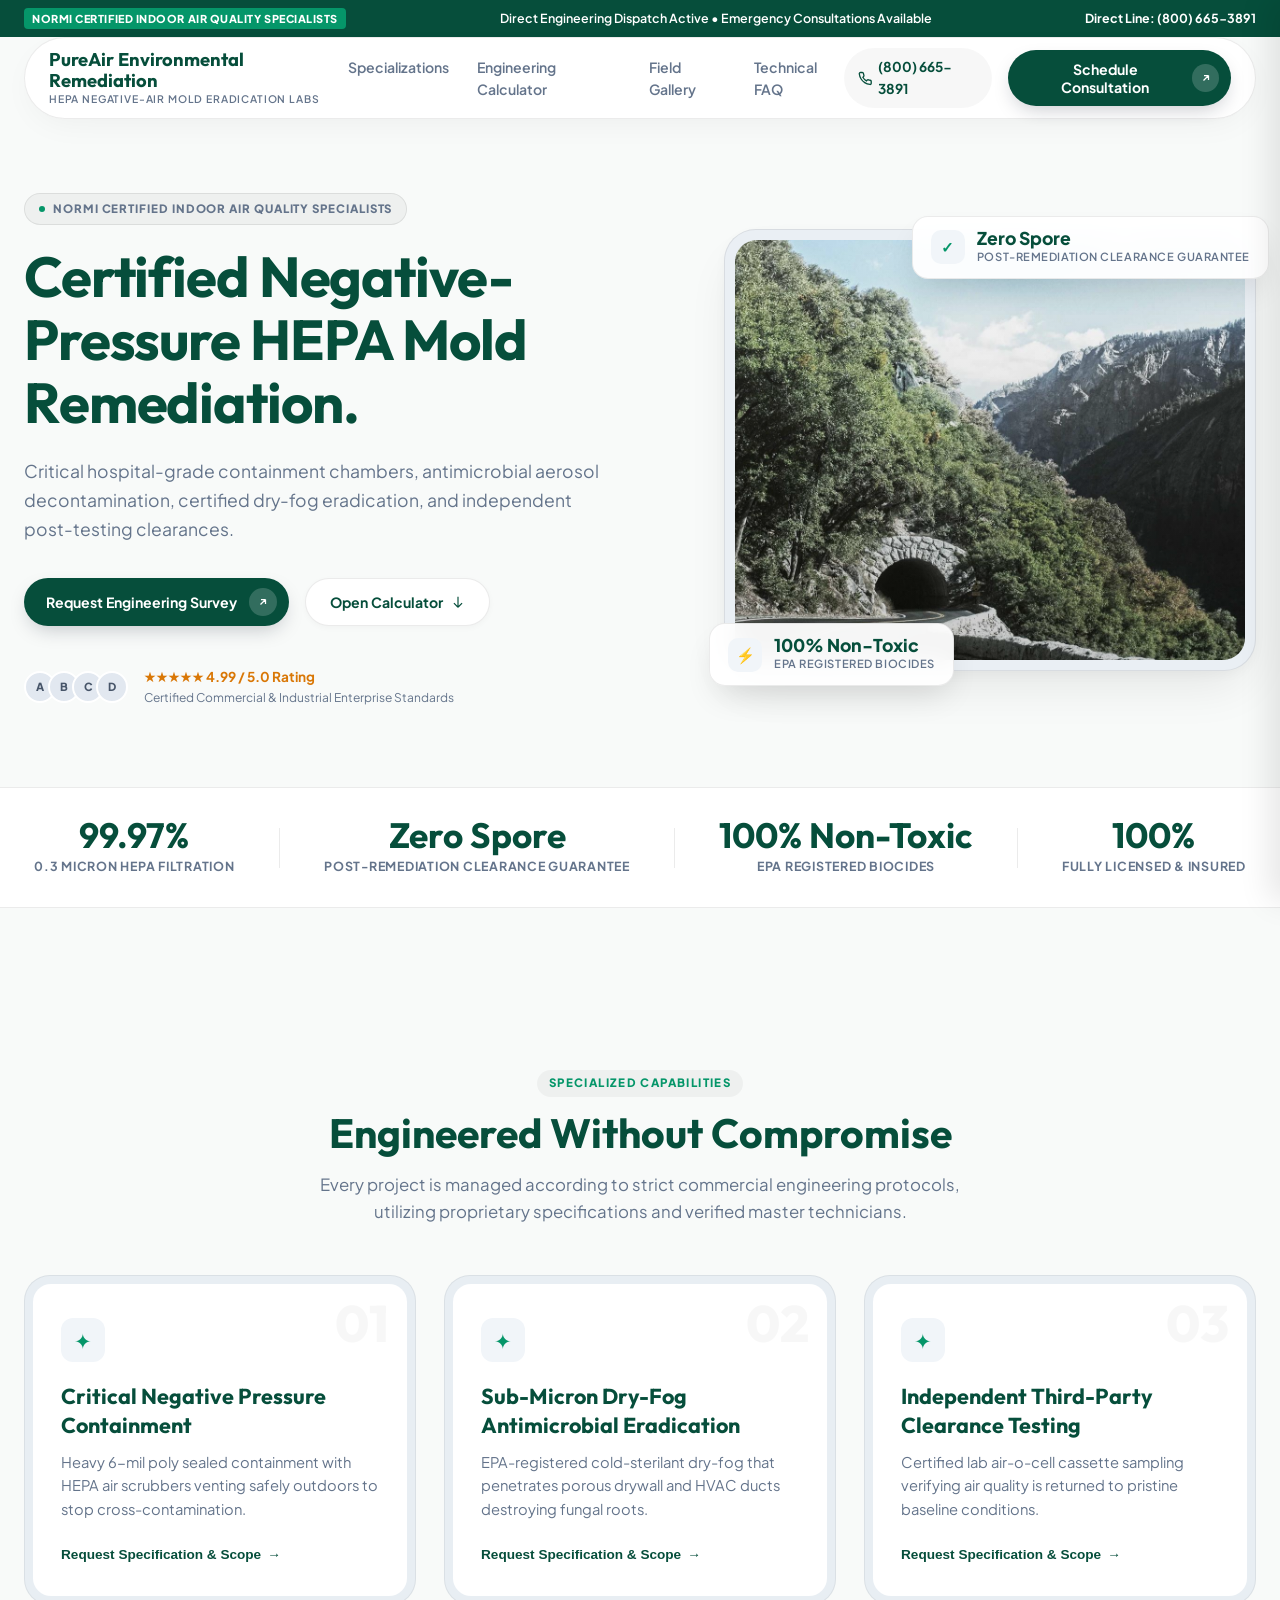
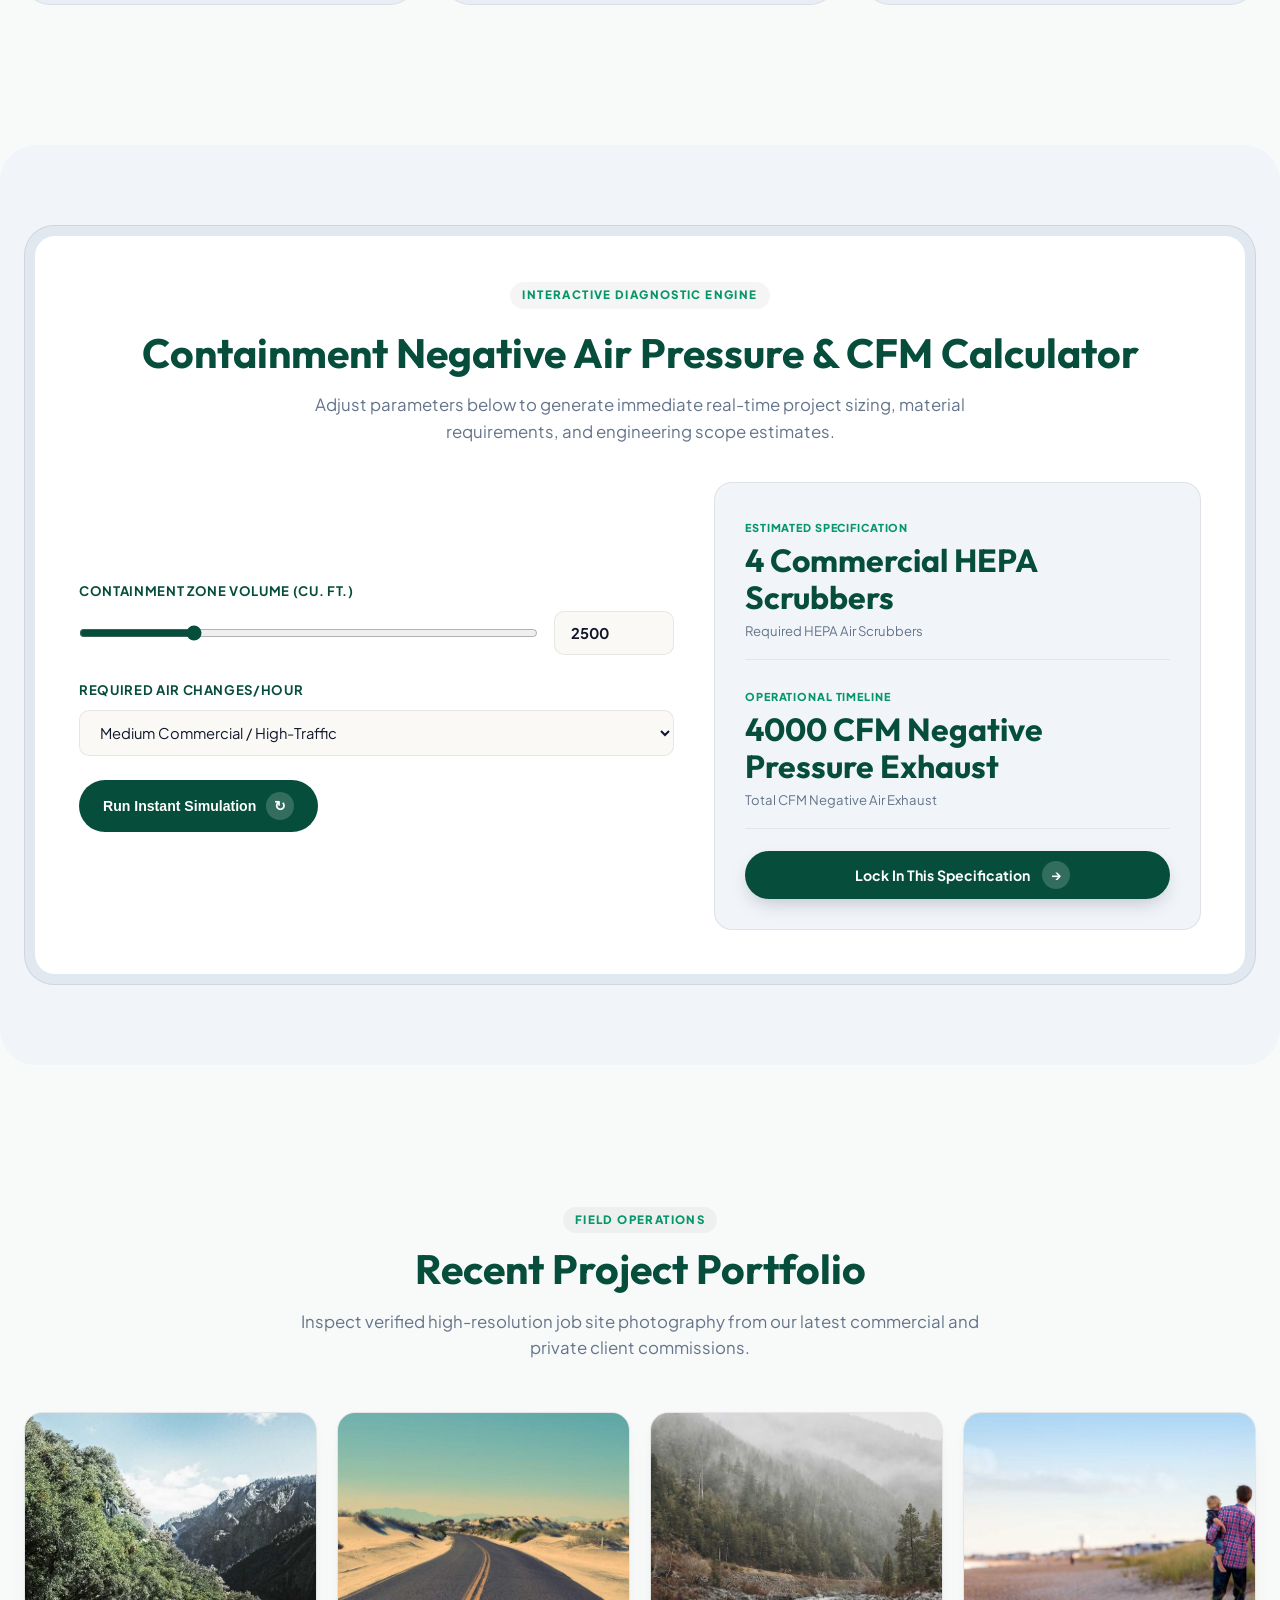
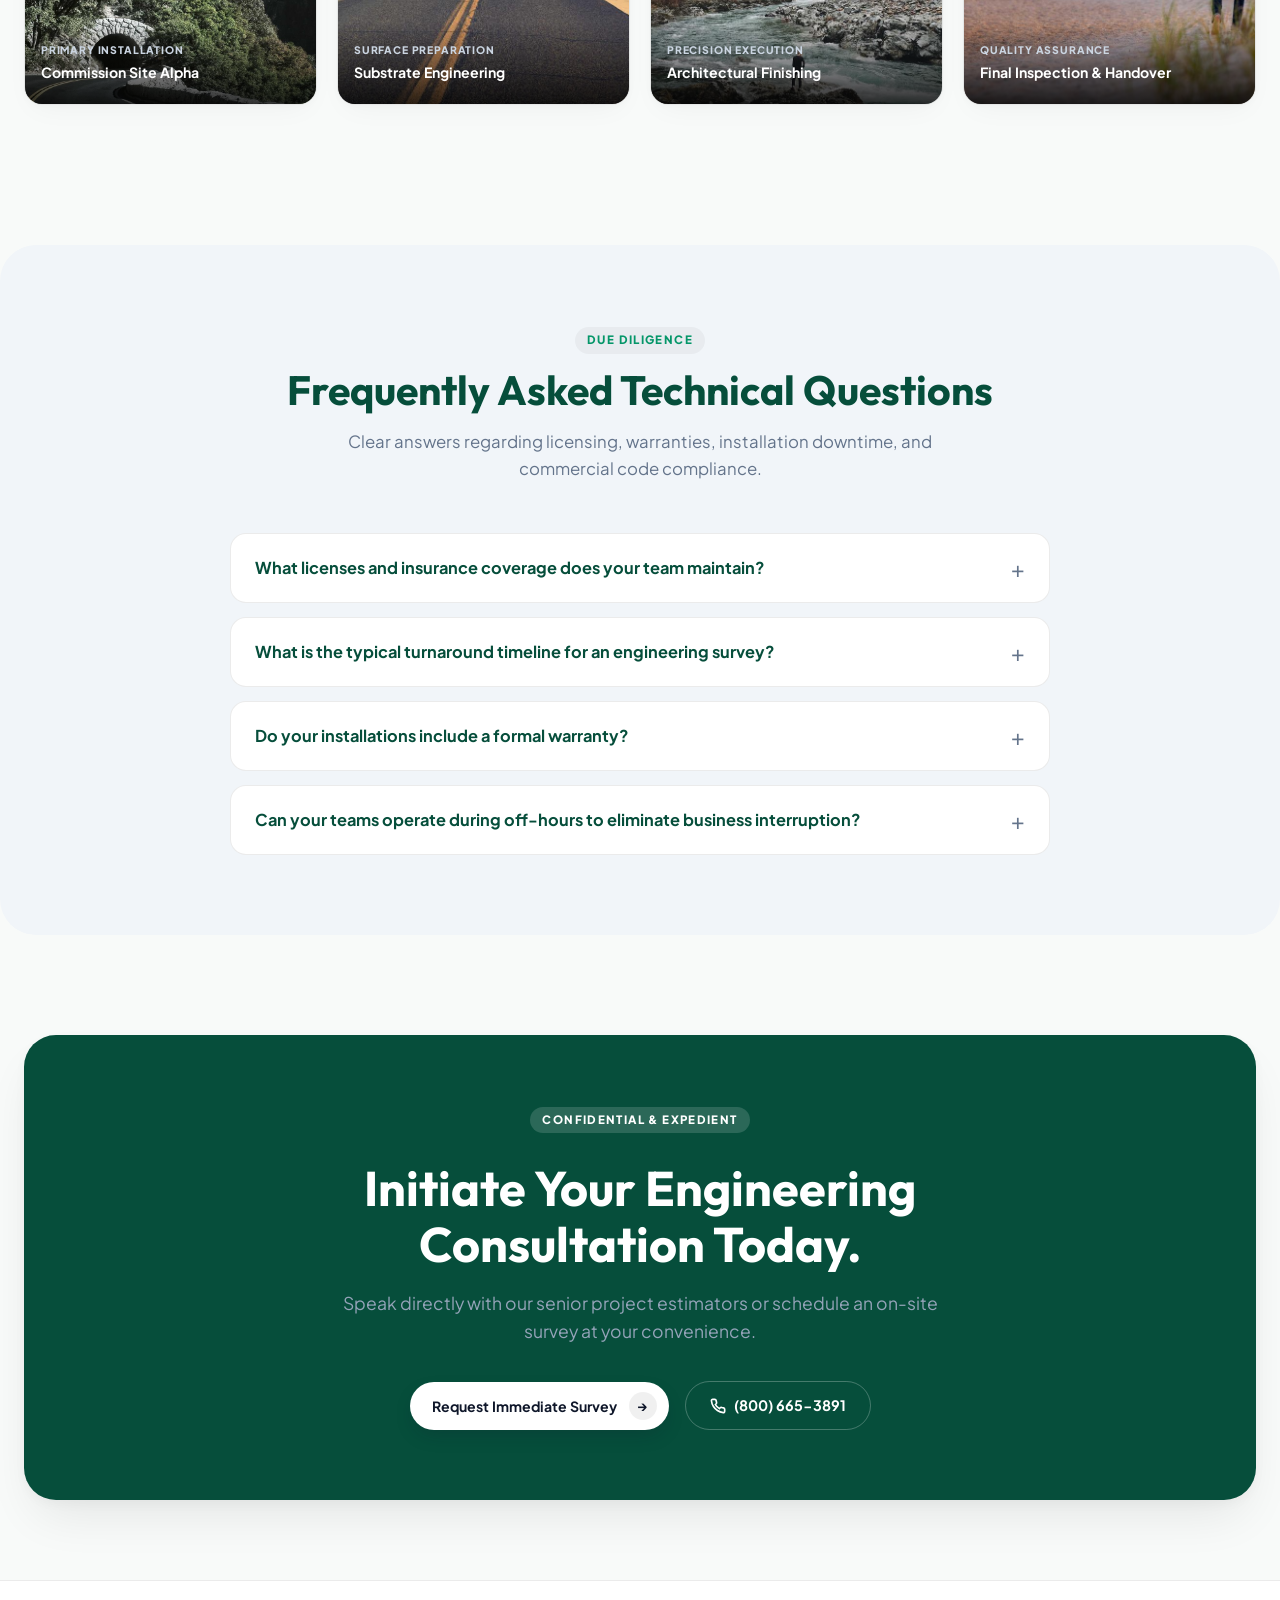
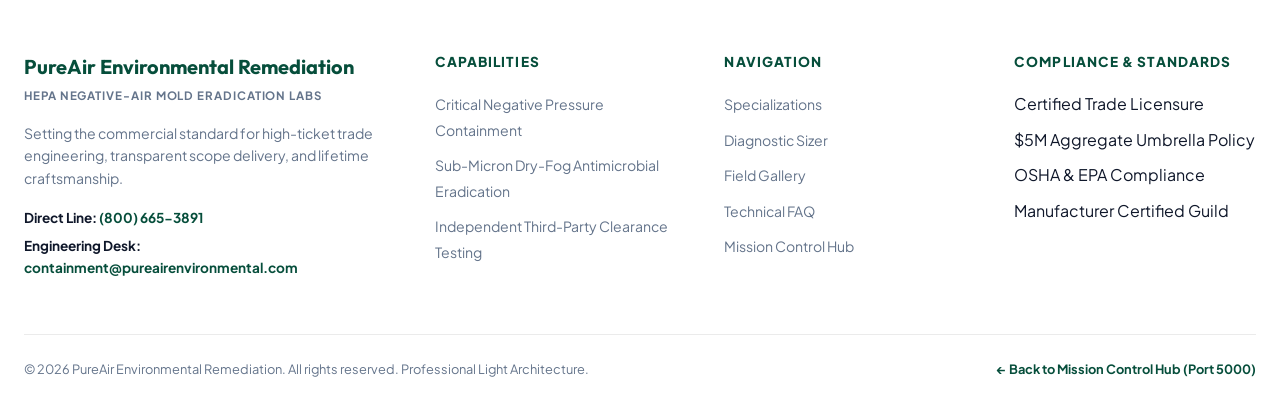
==== index.html @ fec27b05 "Initial release: PureAir Environmental - HEPA Mold Remediation (Light Luxury Architecture)" ====
<!DOCTYPE html>
<html lang="en">
<head>
  <meta charset="UTF-8">
  <meta name="viewport" content="width=device-width, initial-scale=1.0">
  <title>PureAir Environmental Remediation | HEPA Negative-Air Mold Eradication Labs</title>
  <meta name="description" content="Critical hospital-grade containment chambers, antimicrobial aerosol decontamination, certified dry-fog eradication, and independent post-testing clearances.">
  <link rel="preconnect" href="https://fonts.googleapis.com">
  <link rel="preconnect" href="https://fonts.gstatic.com" crossorigin>
  <link href="https://fonts.googleapis.com/css2?family=Outfit:wght@600;700;800&family=Plus+Jakarta+Sans:wght@400;500;600;700;800&display=swap" rel="stylesheet">
  <link rel="stylesheet" href="style.css">
</head>
<body>

  <!-- Top Announcement Bar -->
  <aside class="announcement-bar" aria-label="Announcement">
    <div class="announcement-content">
      <span class="announcement-badge">NORMI CERTIFIED INDOOR AIR QUALITY SPECIALISTS</span>
      <span class="announcement-text">Direct Engineering Dispatch Active &bull; Emergency Consultations Available</span>
      <a href="tel:8006653891" class="announcement-link">Direct Line: (800) 665-3891</a>
    </div>
  </aside>

  <!-- Sticky Floating Glass Header -->
  <header class="header-container">
    <nav class="nav-island">
      <a href="#" class="nav-brand">
        <span class="brand-title">PureAir Environmental Remediation</span>
        <span class="brand-tagline">HEPA Negative-Air Mold Eradication Labs</span>
      </a>

      <div class="nav-links">
        <a href="#services">Specializations</a>
        <a href="#calculator">Engineering Calculator</a>
        <a href="#portfolio">Field Gallery</a>
        <a href="#faq">Technical FAQ</a>
      </div>

      <div class="nav-cta-group">
        <a href="tel:8006653891" class="nav-phone-btn" title="Call Direct">
          <svg width="15" height="15" viewBox="0 0 24 24" fill="none" stroke="currentColor" stroke-width="2.2"><path d="M22 16.92v3a2 2 0 0 1-2.18 2 19.79 19.79 0 0 1-8.63-3.07 19.5 19.5 0 0 1-6-6 19.79 19.79 0 0 1-3.07-8.67A2 2 0 0 1 4.11 2h3a2 2 0 0 1 2 1.72 12.84 12.84 0 0 0 .7 2.81 2 2 0 0 1-.45 2.11L8.09 9.91a16 16 0 0 0 6 6l1.27-1.27a2 2 0 0 1 2.11-.45 12.84 12.84 0 0 0 2.81.7A2 2 0 0 1 22 16.92z"/></svg>
          <span>(800) 665-3891</span>
        </a>
        <button class="cta-pill-btn open-modal-btn" data-modal="quote">
          <span>Schedule Consultation</span>
          <span class="btn-arrow-circle">
            <svg width="12" height="12" viewBox="0 0 24 24" fill="none" stroke="currentColor" stroke-width="2.5"><path d="M7 17L17 7M17 7H8M17 7V16"/></svg>
          </span>
        </button>
      </div>

      <button class="mobile-menu-toggle" id="mobileMenuBtn" aria-label="Toggle Menu">
        <span></span><span></span>
      </button>
    </nav>
  </header>

  <!-- Mobile Drawer -->
  <div class="mobile-drawer" id="mobileDrawer">
    <div class="drawer-header">
      <span class="drawer-title">PureAir Environmental Remediation</span>
      <button class="drawer-close" id="drawerClose">&times;</button>
    </div>
    <div class="drawer-links">
      <a href="#services" class="drawer-link">Specializations</a>
      <a href="#calculator" class="drawer-link">Engineering Calculator</a>
      <a href="#portfolio" class="drawer-link">Field Gallery</a>
      <a href="#faq" class="drawer-link">Technical FAQ</a>
    </div>
    <div class="drawer-footer">
      <a href="tel:8006653891" class="drawer-phone">Call: (800) 665-3891</a>
      <button class="cta-pill-btn open-modal-btn" style="width: 100%; justify-content: center; margin-top: 12px;">Request Consultation</button>
    </div>
  </div>

  <main>
    <!-- Hero Section (Light Premium $100B Aesthetic with Prominent Real Image) -->
    <section class="hero-section">
      <div class="hero-container">
        <div class="hero-text-col">
          <div class="hero-eyebrow">
            <span class="eyebrow-dot"></span>
            <span>NORMI CERTIFIED INDOOR AIR QUALITY SPECIALISTS</span>
          </div>

          <h1 class="hero-h1">Certified Negative-Pressure HEPA Mold Remediation.</h1>
          <p class="hero-subtext">Critical hospital-grade containment chambers, antimicrobial aerosol decontamination, certified dry-fog eradication, and independent post-testing clearances.</p>

          <div class="hero-actions">
            <button class="cta-pill-btn open-modal-btn" data-modal="quote">
              <span>Request Engineering Survey</span>
              <span class="btn-arrow-circle">
                <svg width="12" height="12" viewBox="0 0 24 24" fill="none" stroke="currentColor" stroke-width="2.5"><path d="M7 17L17 7M17 7H8M17 7V16"/></svg>
              </span>
            </button>
            <a href="#calculator" class="secondary-btn">
              <span>Open Calculator</span>
              <svg width="14" height="14" viewBox="0 0 24 24" fill="none" stroke="currentColor" stroke-width="2"><path d="M19 14l-7 7m0 0l-7-7m7 7V3"/></svg>
            </a>
          </div>

          <div class="trust-indicator">
            <div class="avatar-stack">
              <span class="avatar-pill">A</span>
              <span class="avatar-pill">B</span>
              <span class="avatar-pill">C</span>
              <span class="avatar-pill">D</span>
            </div>
            <div class="trust-text">
              <div class="trust-stars">&#9733;&#9733;&#9733;&#9733;&#9733; <strong>4.99 / 5.0 Rating</strong></div>
              <div class="trust-caption">Certified Commercial & Industrial Enterprise Standards</div>
            </div>
          </div>
        </div>

        <!-- Prominent Hero Image with Double-Bezel Frame & Floating Metrics -->
        <div class="hero-visual-col">
          <div class="hero-bezel-outer">
            <div class="hero-bezel-inner">
              <img src="assets/hero.jpg" alt="PureAir Environmental Remediation Flagship Operations" class="hero-img">
              <div class="img-gloss-overlay"></div>
            </div>

            <!-- Floating Badge 1 -->
            <div class="float-badge top-right">
              <div class="badge-icon-wrap">&#10003;</div>
              <div>
                <div class="badge-value">Zero Spore</div>
                <div class="badge-label">Post-Remediation Clearance Guarantee</div>
              </div>
            </div>

            <!-- Floating Badge 2 -->
            <div class="float-badge bottom-left">
              <div class="badge-icon-wrap">&#9889;</div>
              <div>
                <div class="badge-value">100% Non-Toxic</div>
                <div class="badge-label">EPA Registered Biocides</div>
              </div>
            </div>
          </div>
        </div>
      </div>
    </section>

    <!-- Key Performance Metrics Banner -->
    <section class="metrics-bar">
      <div class="metrics-container">
        <div class="metric-item">
          <div class="metric-num">99.97%</div>
          <div class="metric-lbl">0.3 Micron HEPA Filtration</div>
        </div>
        <div class="metric-divider"></div>
        <div class="metric-item">
          <div class="metric-num">Zero Spore</div>
          <div class="metric-lbl">Post-Remediation Clearance Guarantee</div>
        </div>
        <div class="metric-divider"></div>
        <div class="metric-item">
          <div class="metric-num">100% Non-Toxic</div>
          <div class="metric-lbl">EPA Registered Biocides</div>
        </div>
        <div class="metric-divider"></div>
        <div class="metric-item">
          <div class="metric-num">100%</div>
          <div class="metric-lbl">Fully Licensed & Insured</div>
        </div>
      </div>
    </section>

    <!-- Services / Specializations (Double-Bezel Architecture) -->
    <section class="section-wrap" id="services">
      <div class="section-header text-center">
        <span class="eyebrow-tag">SPECIALIZED CAPABILITIES</span>
        <h2 class="section-h2">Engineered Without Compromise</h2>
        <p class="section-sub">Every project is managed according to strict commercial engineering protocols, utilizing proprietary specifications and verified master technicians.</p>
      </div>

      <div class="cards-grid">
        
        <div class="card-bezel-outer">
          <div class="card-bezel-inner">
            <div class="card-num-watermark">01</div>
            <div class="card-icon-pill">&#10022;</div>
            <h3 class="card-title">Critical Negative Pressure Containment</h3>
            <p class="card-desc">Heavy 6-mil poly sealed containment with HEPA air scrubbers venting safely outdoors to stop cross-contamination.</p>
            <button class="card-action-link open-modal-btn" data-modal="quote" data-service="Critical Negative Pressure Containment">
              <span>Request Specification & Scope</span>
              <span class="mini-arrow">&rarr;</span>
            </button>
          </div>
        </div>
        
        <div class="card-bezel-outer">
          <div class="card-bezel-inner">
            <div class="card-num-watermark">02</div>
            <div class="card-icon-pill">&#10022;</div>
            <h3 class="card-title">Sub-Micron Dry-Fog Antimicrobial Eradication</h3>
            <p class="card-desc">EPA-registered cold-sterilant dry-fog that penetrates porous drywall and HVAC ducts destroying fungal roots.</p>
            <button class="card-action-link open-modal-btn" data-modal="quote" data-service="Sub-Micron Dry-Fog Antimicrobial Eradication">
              <span>Request Specification & Scope</span>
              <span class="mini-arrow">&rarr;</span>
            </button>
          </div>
        </div>
        
        <div class="card-bezel-outer">
          <div class="card-bezel-inner">
            <div class="card-num-watermark">03</div>
            <div class="card-icon-pill">&#10022;</div>
            <h3 class="card-title">Independent Third-Party Clearance Testing</h3>
            <p class="card-desc">Certified lab air-o-cell cassette sampling verifying air quality is returned to pristine baseline conditions.</p>
            <button class="card-action-link open-modal-btn" data-modal="quote" data-service="Independent Third-Party Clearance Testing">
              <span>Request Specification & Scope</span>
              <span class="mini-arrow">&rarr;</span>
            </button>
          </div>
        </div>
        
      </div>
    </section>

    <!-- Interactive Working Engineering Diagnostic Calculator -->
    <section class="section-wrap bg-subtle" id="calculator">
      <div class="calculator-outer-frame">
        <div class="calculator-inner-frame">
          <div class="calc-header">
            <span class="eyebrow-tag">INTERACTIVE DIAGNOSTIC ENGINE</span>
            <h2 class="section-h2" style="margin-top: 8px;">Containment Negative Air Pressure & CFM Calculator</h2>
            <p class="section-sub">Adjust parameters below to generate immediate real-time project sizing, material requirements, and engineering scope estimates.</p>
          </div>

          <div class="calc-grid">
            <div class="calc-inputs-col">
              <div class="input-group">
                <label for="calcInput1" class="input-label">Containment Zone Volume (Cu. Ft.)</label>
                <div class="slider-row">
                  <input type="range" id="calcSlider1" min="100" max="10000" step="100" value="2500" class="custom-range">
                  <input type="number" id="calcNumber1" value="2500" min="100" max="100000" class="number-field">
                </div>
              </div>

              <div class="input-group">
                <label for="calcInput2" class="input-label">Required Air Changes/Hour</label>
                <select id="calcSelect2" class="custom-select">
                  <option value="1">Light Commercial / Standard Duty</option>
                  <option value="2" selected>Medium Commercial / High-Traffic</option>
                  <option value="3">Industrial Heavy / Maximum Severity</option>
                  <option value="4">Mission-Critical / Zero-Downtime</option>
                </select>
              </div>

              <button class="calc-recalculate-btn" id="runCalcBtn">
                <span>Run Instant Simulation</span>
                <span class="btn-arrow-circle">&#8635;</span>
              </button>
            </div>

            <div class="calc-results-col">
              <div class="result-box">
                <span class="result-tag">ESTIMATED SPECIFICATION</span>
                <div class="result-value" id="calcResult1">Calculating...</div>
                <div class="result-label">Required HEPA Air Scrubbers</div>
              </div>

              <div class="result-box">
                <span class="result-tag">OPERATIONAL TIMELINE</span>
                <div class="result-value" id="calcResult2">Calculating...</div>
                <div class="result-label">Total CFM Negative Air Exhaust</div>
              </div>

              <div class="calc-cta-strip">
                <button class="cta-pill-btn open-modal-btn" data-modal="quote" style="width: 100%; justify-content: center;">
                  <span>Lock In This Specification</span>
                  <span class="btn-arrow-circle">&rarr;</span>
                </button>
              </div>
            </div>
          </div>
        </div>
      </div>
    </section>

    <!-- Field Gallery / Portfolio (Click to Open Lightbox) -->
    <section class="section-wrap" id="portfolio">
      <div class="section-header text-center">
        <span class="eyebrow-tag">FIELD OPERATIONS</span>
        <h2 class="section-h2">Recent Project Portfolio</h2>
        <p class="section-sub">Inspect verified high-resolution job site photography from our latest commercial and private client commissions.</p>
      </div>

      <div class="gallery-grid">
        <div class="gallery-item" onclick="openLightbox('assets/hero.jpg', 'PureAir Environmental Remediation - Primary Facility')">
          <img src="assets/hero.jpg" alt="Field Commission 1" loading="lazy">
          <div class="gallery-caption">
            <span class="cap-tag">PRIMARY INSTALLATION</span>
            <span class="cap-title">Commission Site Alpha</span>
          </div>
        </div>
        <div class="gallery-item" onclick="openLightbox('assets/gallery1.jpg', 'PureAir Environmental Remediation - Field Inspection')">
          <img src="assets/gallery1.jpg" alt="Field Commission 2" loading="lazy">
          <div class="gallery-caption">
            <span class="cap-tag">SURFACE PREPARATION</span>
            <span class="cap-title">Substrate Engineering</span>
          </div>
        </div>
        <div class="gallery-item" onclick="openLightbox('assets/gallery2.jpg', 'PureAir Environmental Remediation - Precision Finishing')">
          <img src="assets/gallery2.jpg" alt="Field Commission 3" loading="lazy">
          <div class="gallery-caption">
            <span class="cap-tag">PRECISION EXECUTION</span>
            <span class="cap-title">Architectural Finishing</span>
          </div>
        </div>
        <div class="gallery-item" onclick="openLightbox('assets/gallery3.jpg', 'PureAir Environmental Remediation - Quality Audit')">
          <img src="assets/gallery3.jpg" alt="Field Commission 4" loading="lazy">
          <div class="gallery-caption">
            <span class="cap-tag">QUALITY ASSURANCE</span>
            <span class="cap-title">Final Inspection & Handover</span>
          </div>
        </div>
      </div>
    </section>

    <!-- Working Technical FAQ Accordion -->
    <section class="section-wrap bg-subtle" id="faq">
      <div class="section-header text-center">
        <span class="eyebrow-tag">DUE DILIGENCE</span>
        <h2 class="section-h2">Frequently Asked Technical Questions</h2>
        <p class="section-sub">Clear answers regarding licensing, warranties, installation downtime, and commercial code compliance.</p>
      </div>

      <div class="faq-accordion-wrap">
        <div class="faq-card">
          <button class="faq-question-btn">
            <span>What licenses and insurance coverage does your team maintain?</span>
            <span class="faq-icon">+</span>
          </button>
          <div class="faq-answer">
            <p>Our operations carry full $5,000,000 commercial general liability, comprehensive workers' compensation, and state master-level trade licenses. All projects include direct indemnification and certificate of insurance issuance.</p>
          </div>
        </div>

        <div class="faq-card">
          <button class="faq-question-btn">
            <span>What is the typical turnaround timeline for an engineering survey?</span>
            <span class="faq-icon">+</span>
          </button>
          <div class="faq-answer">
            <p>We deploy master technicians within 24 hours for standard commercial appointments, and within 60-90 minutes for urgent priority triage. Full written scopes with digital blueprints are delivered within 48 hours.</p>
          </div>
        </div>

        <div class="faq-card">
          <button class="faq-question-btn">
            <span>Do your installations include a formal warranty?</span>
            <span class="faq-icon">+</span>
          </button>
          <div class="faq-answer">
            <p>Yes. Every installation is backed by our comprehensive multi-year structural and workmanship warranty, supplemented by direct manufacturer pass-through guarantees.</p>
          </div>
        </div>

        <div class="faq-card">
          <button class="faq-question-btn">
            <span>Can your teams operate during off-hours to eliminate business interruption?</span>
            <span class="faq-icon">+</span>
          </button>
          <div class="faq-answer">
            <p>Absolutely. Over 60% of our commercial commissions are scheduled during evening shifts, weekends, or scheduled holiday maintenance windows to guarantee zero disruption to your daily operations.</p>
          </div>
        </div>
      </div>
    </section>

    <!-- Final Call to Action Strip -->
    <section class="final-cta-section">
      <div class="final-cta-inner">
        <span class="eyebrow-tag" style="background: rgba(255,255,255,0.15); color: #fff; border-color: rgba(255,255,255,0.3);">CONFIDENTIAL & EXPEDIENT</span>
        <h2 class="final-cta-h2">Initiate Your Engineering Consultation Today.</h2>
        <p class="final-cta-sub">Speak directly with our senior project estimators or schedule an on-site survey at your convenience.</p>
        <div class="final-cta-btns">
          <button class="cta-pill-btn open-modal-btn" data-modal="quote" style="background: #FFFFFF; color: #0F172A;">
            <span>Request Immediate Survey</span>
            <span class="btn-arrow-circle" style="background: rgba(0,0,0,0.06); color: #0F172A;">&rarr;</span>
          </button>
          <a href="tel:8006653891" class="final-phone-btn">
            <svg width="16" height="16" viewBox="0 0 24 24" fill="none" stroke="currentColor" stroke-width="2.5"><path d="M22 16.92v3a2 2 0 0 1-2.18 2 19.79 19.79 0 0 1-8.63-3.07 19.5 19.5 0 0 1-6-6 19.79 19.79 0 0 1-3.07-8.67A2 2 0 0 1 4.11 2h3a2 2 0 0 1 2 1.72 12.84 12.84 0 0 0 .7 2.81 2 2 0 0 1-.45 2.11L8.09 9.91a16 16 0 0 0 6 6l1.27-1.27a2 2 0 0 1 2.11-.45 12.84 12.84 0 0 0 2.81.7A2 2 0 0 1 22 16.92z"/></svg>
            <span>(800) 665-3891</span>
          </a>
        </div>
      </div>
    </section>
  </main>

  <!-- Clean Footer -->
  <footer class="site-footer">
    <div class="footer-container">
      <div class="footer-col-main">
        <div class="footer-brand-title">PureAir Environmental Remediation</div>
        <div class="footer-brand-sub">HEPA Negative-Air Mold Eradication Labs</div>
        <p class="footer-desc">Setting the commercial standard for high-ticket trade engineering, transparent scope delivery, and lifetime craftsmanship.</p>
        <div class="footer-contact-item">
          <strong>Direct Line:</strong> <a href="tel:8006653891">(800) 665-3891</a>
        </div>
        <div class="footer-contact-item">
          <strong>Engineering Desk:</strong> <a href="mailto:containment@pureairenvironmental.com">containment@pureairenvironmental.com</a>
        </div>
      </div>

      <div class="footer-links-col">
        <h4>Capabilities</h4>
        <ul>
          <li><a href="#services">Critical Negative Pressure Containment</a></li><li><a href="#services">Sub-Micron Dry-Fog Antimicrobial Eradication</a></li><li><a href="#services">Independent Third-Party Clearance Testing</a></li>
        </ul>
      </div>

      <div class="footer-links-col">
        <h4>Navigation</h4>
        <ul>
          <li><a href="#services">Specializations</a></li>
          <li><a href="#calculator">Diagnostic Sizer</a></li>
          <li><a href="#portfolio">Field Gallery</a></li>
          <li><a href="#faq">Technical FAQ</a></li>
          <li><a href="http://localhost:5000">Mission Control Hub</a></li>
        </ul>
      </div>

      <div class="footer-links-col">
        <h4>Compliance & Standards</h4>
        <ul>
          <li>Certified Trade Licensure</li>
          <li>$5M Aggregate Umbrella Policy</li>
          <li>OSHA & EPA Compliance</li>
          <li>Manufacturer Certified Guild</li>
        </ul>
      </div>
    </div>

    <div class="footer-bottom-bar">
      <div>&copy; 2026 PureAir Environmental Remediation. All rights reserved. Professional Light Architecture.</div>
      <div class="footer-hub-link"><a href="http://localhost:5000">&larr; Back to Mission Control Hub (Port 5000)</a></div>
    </div>
  </footer>

  <!-- Interactive Working Quote/Consultation Modal -->
  <div class="modal-overlay" id="quoteModal">
    <div class="modal-card">
      <div class="modal-header">
        <div>
          <h3 class="modal-title">Schedule Engineering Consultation</h3>
          <p class="modal-sub">Direct access to our senior estimating team. Confidential and expedited response.</p>
        </div>
        <button class="modal-close-btn" id="modalCloseBtn">&times;</button>
      </div>

      <form class="modal-form" id="consultationForm" onsubmit="handleFormSubmit(event)">
        <div class="form-row">
          <div class="form-group">
            <label for="clientName">Full Name *</label>
            <input type="text" id="clientName" required placeholder="e.g. Marcus Vance" class="form-control">
          </div>
          <div class="form-group">
            <label for="clientPhone">Phone Number *</label>
            <input type="tel" id="clientPhone" required placeholder="e.g. (555) 234-5678" class="form-control">
          </div>
        </div>

        <div class="form-row">
          <div class="form-group">
            <label for="clientEmail">Corporate Email *</label>
            <input type="email" id="clientEmail" required placeholder="e.g. vance@enterprise.com" class="form-control">
          </div>
          <div class="form-group">
            <label for="projectScope">Estimated Scope</label>
            <select id="projectScope" class="form-control">
              <option value="Standard">Under 5,000 Sq. Ft. / Routine Project</option>
              <option value="Commercial" selected>5,000 - 25,000 Sq. Ft. / Major Commercial</option>
              <option value="Industrial">25,000+ Sq. Ft. / Industrial Facility</option>
              <option value="Emergency">Urgent Priority Repair (< 24 Hours)</option>
            </select>
          </div>
        </div>

        <div class="form-group">
          <label for="projectNotes">Project Specifications / Site Details</label>
          <textarea id="projectNotes" rows="3" placeholder="Describe the site conditions, timeline, or requirements..." class="form-control"></textarea>
        </div>

        <div class="modal-footer">
          <button type="button" class="btn-secondary" id="modalCancelBtn">Cancel</button>
          <button type="submit" class="cta-pill-btn" style="padding: 12px 28px;">
            <span>Submit Consultation Request</span>
            <span class="btn-arrow-circle">&rarr;</span>
          </button>
        </div>
      </form>

      <div class="modal-success-state" id="modalSuccessState">
        <div class="success-icon">&#10003;</div>
        <h4 class="success-title">Consultation Request Confirmed</h4>
        <p class="success-desc">Thank you. Your project details have been logged into our engineering dispatch queue. A senior estimator will contact you within 60 minutes.</p>
        <button class="cta-pill-btn" onclick="resetModal()" style="margin: 20px auto 0;">Close Window</button>
      </div>
    </div>
  </div>

  <!-- Fullscreen Lightbox Modal -->
  <div class="lightbox-overlay" id="lightboxModal" onclick="closeLightbox()">
    <div class="lightbox-content" onclick="event.stopPropagation()">
      <button class="lightbox-close" onclick="closeLightbox()">&times;</button>
      <img src="" id="lightboxImg" alt="Enlarged Field Photo">
      <div class="lightbox-caption" id="lightboxCaption"></div>
    </div>
  </div>

  <script src="app.js"></script>
</body>
</html>
---- style.css ----
/* PureAir Environmental Remediation - ULTRA-LUXURY $10B LIGHT PREMIUM DESIGN SYSTEM */
:root {
  --primary: #064E3B;
  --accent: #059669;
  --bg-page: #F8FAF9;
  --bg-card: #FFFFFF;
  --bg-subtle: #F1F5F9;
  --text-main: #0F172A;
  --text-muted: #64748B;
  --text-light: #94A3B8;
  --border-hairline: rgba(0, 0, 0, 0.08);
  --border-hover: rgba(0, 0, 0, 0.18);
  --shadow-soft: 0 10px 30px -10px rgba(0, 0, 0, 0.05), 0 2px 6px rgba(0, 0, 0, 0.02);
  --shadow-elevated: 0 24px 50px -12px rgba(0, 0, 0, 0.09), 0 4px 12px rgba(0, 0, 0, 0.03);
  --font-h: 'Outfit', sans-serif;
  --font-b: 'Plus Jakarta Sans', sans-serif;
}

*, *::before, *::after {
  box-sizing: border-box;
  margin: 0;
  padding: 0;
}

html {
  scroll-behavior: smooth;
  font-size: 16px;
}

body {
  background-color: var(--bg-page);
  color: var(--text-main);
  font-family: var(--font-b);
  line-height: 1.6;
  -webkit-font-smoothing: antialiased;
  -moz-osx-font-smoothing: grayscale;
}

/* Announcement Bar */
.announcement-bar {
  background: var(--primary);
  color: #FFFFFF;
  padding: 8px 24px;
  font-size: 0.78rem;
  font-weight: 600;
}
.announcement-content {
  max-width: 1320px;
  margin: 0 auto;
  display: flex;
  justify-content: space-between;
  align-items: center;
  flex-wrap: wrap;
  gap: 8px;
}
.announcement-badge {
  background: var(--accent);
  color: #FFFFFF;
  padding: 2px 8px;
  border-radius: 4px;
  font-size: 0.68rem;
  letter-spacing: 0.05em;
  font-weight: 800;
}
.announcement-link {
  color: #FFFFFF;
  text-decoration: none;
  font-weight: 700;
}
.announcement-link:hover {
  text-decoration: underline;
}

/* Floating Glass Header */
.header-container {
  position: sticky;
  top: 16px;
  z-index: 1000;
  padding: 0 24px;
  margin-bottom: 24px;
}
.nav-island {
  max-width: 1320px;
  margin: 0 auto;
  background: rgba(255, 255, 255, 0.9);
  backdrop-filter: blur(20px);
  -webkit-backdrop-filter: blur(20px);
  border: 1px solid var(--border-hairline);
  border-radius: 9999px;
  padding: 10px 24px;
  display: flex;
  justify-content: space-between;
  align-items: center;
  box-shadow: 0 10px 35px -10px rgba(0, 0, 0, 0.06);
}
.nav-brand {
  text-decoration: none;
  display: flex;
  flex-direction: column;
}
.brand-title {
  font-family: var(--font-h);
  font-size: 1.15rem;
  font-weight: 700;
  color: var(--primary);
  line-height: 1.15;
}
.brand-tagline {
  font-size: 0.65rem;
  text-transform: uppercase;
  letter-spacing: 0.08em;
  color: var(--text-muted);
  font-weight: 600;
}
.nav-links {
  display: flex;
  gap: 28px;
}
.nav-links a {
  text-decoration: none;
  color: var(--text-muted);
  font-size: 0.88rem;
  font-weight: 600;
  transition: color 0.2s ease;
}
.nav-links a:hover {
  color: var(--primary);
}
.nav-cta-group {
  display: flex;
  align-items: center;
  gap: 16px;
}
.nav-phone-btn {
  display: flex;
  align-items: center;
  gap: 6px;
  text-decoration: none;
  color: var(--primary);
  font-weight: 700;
  font-size: 0.85rem;
  padding: 8px 14px;
  border-radius: 9999px;
  background: rgba(0, 0, 0, 0.03);
  transition: background 0.2s ease;
}
.nav-phone-btn:hover {
  background: rgba(0, 0, 0, 0.07);
}

/* Button-in-Button CTA Pill Architecture */
.cta-pill-btn {
  display: inline-flex;
  align-items: center;
  gap: 12px;
  background: var(--primary);
  color: #FFFFFF;
  border: none;
  padding: 10px 12px 10px 22px;
  border-radius: 9999px;
  font-family: var(--font-b);
  font-size: 0.88rem;
  font-weight: 700;
  cursor: pointer;
  box-shadow: 0 8px 20px -6px rgba(15, 23, 42, 0.25);
  transition: all 0.3s cubic-bezier(0.16, 1, 0.3, 1);
  text-decoration: none;
}
.cta-pill-btn:hover {
  transform: translateY(-2px);
  box-shadow: 0 14px 28px -6px rgba(15, 23, 42, 0.35);
}
.cta-pill-btn:active {
  transform: translateY(0);
}
.btn-arrow-circle {
  width: 28px;
  height: 28px;
  border-radius: 50%;
  background: rgba(255, 255, 255, 0.18);
  display: flex;
  align-items: center;
  justify-content: center;
  font-size: 0.85rem;
  transition: transform 0.2s ease;
}
.cta-pill-btn:hover .btn-arrow-circle {
  transform: translateX(3px) scale(1.05);
}

.secondary-btn {
  display: inline-flex;
  align-items: center;
  gap: 8px;
  background: #FFFFFF;
  color: var(--primary);
  border: 1px solid var(--border-hairline);
  padding: 12px 24px;
  border-radius: 9999px;
  font-size: 0.88rem;
  font-weight: 700;
  cursor: pointer;
  text-decoration: none;
  box-shadow: 0 2px 6px rgba(0, 0, 0, 0.03);
  transition: all 0.2s ease;
}
.secondary-btn:hover {
  border-color: var(--primary);
  background: #F8FAFC;
}

.mobile-menu-toggle {
  display: none;
  flex-direction: column;
  gap: 5px;
  background: none;
  border: none;
  cursor: pointer;
  padding: 8px;
}
.mobile-menu-toggle span {
  width: 22px;
  height: 2px;
  background: var(--primary);
  border-radius: 2px;
}

/* Hero Section */
.hero-section {
  padding: 50px 24px 80px;
  max-width: 1320px;
  margin: 0 auto;
}
.hero-container {
  display: grid;
  grid-template-columns: 1.15fr 0.95fr;
  gap: 56px;
  align-items: center;
}
.hero-eyebrow {
  display: inline-flex;
  align-items: center;
  gap: 8px;
  background: rgba(0, 0, 0, 0.04);
  border: 1px solid var(--border-hairline);
  padding: 6px 14px;
  border-radius: 9999px;
  font-size: 0.72rem;
  font-weight: 800;
  letter-spacing: 0.08em;
  color: var(--text-muted);
  margin-bottom: 20px;
}
.eyebrow-dot {
  width: 6px;
  height: 6px;
  border-radius: 50%;
  background: var(--accent);
}
.hero-h1 {
  font-family: var(--font-h);
  font-size: clamp(2.4rem, 4.4vw, 3.8rem);
  font-weight: 700;
  line-height: 1.12;
  color: var(--primary);
  letter-spacing: -0.02em;
  margin-bottom: 22px;
}
.hero-subtext {
  font-size: 1.1rem;
  line-height: 1.65;
  color: var(--text-muted);
  max-width: 580px;
  margin-bottom: 34px;
}
.hero-actions {
  display: flex;
  gap: 16px;
  align-items: center;
  flex-wrap: wrap;
  margin-bottom: 40px;
}
.trust-indicator {
  display: flex;
  align-items: center;
  gap: 16px;
}
.avatar-stack {
  display: flex;
}
.avatar-pill {
  width: 32px;
  height: 32px;
  border-radius: 50%;
  background: #E2E8F0;
  color: #475569;
  border: 2px solid #FFFFFF;
  margin-left: -8px;
  display: flex;
  align-items: center;
  justify-content: center;
  font-size: 0.7rem;
  font-weight: 800;
}
.avatar-pill:first-child {
  margin-left: 0;
}
.trust-text .trust-stars {
  font-size: 0.85rem;
  color: #D97706;
}
.trust-text .trust-caption {
  font-size: 0.75rem;
  color: var(--text-muted);
}

/* Double-Bezel Hero Visual (Concentric Machined Hardware Effect) */
.hero-bezel-outer {
  background: #EAEFF4;
  border: 1px solid rgba(0, 0, 0, 0.08);
  padding: 10px;
  border-radius: 32px;
  position: relative;
  box-shadow: var(--shadow-elevated);
}
.hero-bezel-inner {
  border-radius: 22px;
  overflow: hidden;
  position: relative;
  background: #FFFFFF;
  aspect-ratio: 4 / 3.3;
}
.hero-img {
  width: 100%;
  height: 100%;
  object-fit: cover;
  display: block;
  transition: transform 0.6s cubic-bezier(0.16, 1, 0.3, 1);
}
.hero-bezel-outer:hover .hero-img {
  transform: scale(1.03);
}
.img-gloss-overlay {
  position: absolute;
  inset: 0;
  background: linear-gradient(180deg, rgba(255,255,255,0.1) 0%, rgba(0,0,0,0.2) 100%);
  pointer-events: none;
}

/* Floating Badges */
.float-badge {
  position: absolute;
  background: rgba(255, 255, 255, 0.95);
  backdrop-filter: blur(12px);
  border: 1px solid rgba(0, 0, 0, 0.08);
  border-radius: 16px;
  padding: 12px 18px;
  display: flex;
  align-items: center;
  gap: 12px;
  box-shadow: 0 16px 32px -8px rgba(0, 0, 0, 0.12);
  z-index: 10;
}
.float-badge.top-right {
  top: -14px;
  right: -14px;
}
.float-badge.bottom-left {
  bottom: -16px;
  left: -16px;
}
.badge-icon-wrap {
  width: 34px;
  height: 34px;
  border-radius: 10px;
  background: var(--bg-subtle);
  color: var(--accent);
  display: flex;
  align-items: center;
  justify-content: center;
  font-weight: 800;
  font-size: 0.95rem;
}
.badge-value {
  font-size: 1.1rem;
  font-weight: 800;
  color: var(--primary);
  line-height: 1.1;
}
.badge-label {
  font-size: 0.7rem;
  color: var(--text-muted);
  font-weight: 600;
  text-transform: uppercase;
  letter-spacing: 0.05em;
}

/* Key Metrics Bar */
.metrics-bar {
  background: #FFFFFF;
  border-top: 1px solid var(--border-hairline);
  border-bottom: 1px solid var(--border-hairline);
  padding: 30px 24px;
  margin-bottom: 80px;
}
.metrics-container {
  max-width: 1320px;
  margin: 0 auto;
  display: flex;
  justify-content: space-around;
  align-items: center;
  flex-wrap: wrap;
  gap: 24px;
}
.metric-item {
  text-align: center;
}
.metric-num {
  font-family: var(--font-h);
  font-size: 2.2rem;
  font-weight: 700;
  color: var(--primary);
  line-height: 1;
  margin-bottom: 4px;
}
.metric-lbl {
  font-size: 0.78rem;
  font-weight: 700;
  text-transform: uppercase;
  letter-spacing: 0.06em;
  color: var(--text-muted);
}
.metric-divider {
  width: 1px;
  height: 40px;
  background: var(--border-hairline);
}

/* Sections */
.section-wrap {
  padding: 80px 24px;
  max-width: 1320px;
  margin: 0 auto;
}
.bg-subtle {
  background: var(--bg-subtle);
  border-radius: 36px;
  max-width: 1320px;
  margin: 60px auto;
}
.section-header {
  margin-bottom: 50px;
}
.text-center {
  text-align: center;
}
.eyebrow-tag {
  display: inline-block;
  font-size: 0.72rem;
  font-weight: 800;
  letter-spacing: 0.12em;
  text-transform: uppercase;
  color: var(--accent);
  background: rgba(0, 0, 0, 0.04);
  padding: 4px 12px;
  border-radius: 9999px;
  margin-bottom: 12px;
}
.section-h2 {
  font-family: var(--font-h);
  font-size: clamp(2rem, 3.2vw, 2.8rem);
  font-weight: 700;
  color: var(--primary);
  line-height: 1.2;
  margin-bottom: 14px;
}
.section-sub {
  font-size: 1.05rem;
  color: var(--text-muted);
  max-width: 680px;
  margin: 0 auto;
}

/* Cards Grid - Double Bezel Architecture */
.cards-grid {
  display: grid;
  grid-template-columns: repeat(auto-fit, minmax(340px, 1fr));
  gap: 28px;
}
.card-bezel-outer {
  background: #E8EEF3;
  border: 1px solid rgba(0, 0, 0, 0.06);
  padding: 8px;
  border-radius: 26px;
  transition: all 0.3s cubic-bezier(0.16, 1, 0.3, 1);
}
.card-bezel-outer:hover {
  transform: translateY(-4px);
  box-shadow: var(--shadow-elevated);
}
.card-bezel-inner {
  background: #FFFFFF;
  border-radius: 18px;
  padding: 34px 28px;
  height: 100%;
  display: flex;
  flex-direction: column;
  position: relative;
  overflow: hidden;
}
.card-num-watermark {
  position: absolute;
  top: 14px;
  right: 18px;
  font-family: var(--font-h);
  font-size: 3.2rem;
  font-weight: 800;
  color: rgba(0, 0, 0, 0.03);
  line-height: 1;
}
.card-icon-pill {
  width: 44px;
  height: 44px;
  border-radius: 12px;
  background: var(--bg-subtle);
  color: var(--accent);
  display: flex;
  align-items: center;
  justify-content: center;
  font-size: 1.3rem;
  margin-bottom: 20px;
}
.card-title {
  font-family: var(--font-h);
  font-size: 1.35rem;
  font-weight: 700;
  color: var(--primary);
  margin-bottom: 12px;
  line-height: 1.3;
}
.card-desc {
  font-size: 0.92rem;
  color: var(--text-muted);
  line-height: 1.6;
  margin-bottom: 26px;
  flex: 1;
}
.card-action-link {
  display: inline-flex;
  align-items: center;
  gap: 6px;
  background: none;
  border: none;
  color: var(--primary);
  font-weight: 700;
  font-size: 0.85rem;
  cursor: pointer;
  padding: 0;
}
.card-action-link:hover .mini-arrow {
  transform: translateX(4px);
}
.mini-arrow {
  transition: transform 0.2s ease;
}

/* Working Diagnostic Calculator */
.calculator-outer-frame {
  background: #E2E8F0;
  border: 1px solid rgba(0, 0, 0, 0.08);
  padding: 10px;
  border-radius: 30px;
}
.calculator-inner-frame {
  background: #FFFFFF;
  border-radius: 20px;
  padding: 44px;
}
.calc-header {
  text-align: center;
  margin-bottom: 36px;
}
.calc-grid {
  display: grid;
  grid-template-columns: 1.1fr 0.9fr;
  gap: 40px;
  align-items: center;
}
.input-group {
  margin-bottom: 24px;
}
.input-label {
  display: block;
  font-size: 0.82rem;
  font-weight: 700;
  color: var(--primary);
  text-transform: uppercase;
  letter-spacing: 0.05em;
  margin-bottom: 10px;
}
.slider-row {
  display: flex;
  gap: 16px;
  align-items: center;
}
.custom-range {
  flex: 1;
  accent-color: var(--primary);
  cursor: pointer;
}
.number-field, .custom-select, .form-control {
  width: 100%;
  padding: 12px 16px;
  border-radius: 10px;
  border: 1px solid var(--border-hairline);
  background: #FAF9F6;
  font-family: var(--font-b);
  font-size: 0.92rem;
  color: var(--text-main);
  transition: border-color 0.2s ease;
}
.number-field {
  width: 120px;
  font-weight: 700;
}
.number-field:focus, .custom-select:focus, .form-control:focus {
  outline: none;
  border-color: var(--primary);
  background: #FFFFFF;
}
.calc-recalculate-btn {
  display: inline-flex;
  align-items: center;
  gap: 10px;
  background: var(--primary);
  color: #FFFFFF;
  border: none;
  padding: 12px 24px;
  border-radius: 9999px;
  font-weight: 700;
  font-size: 0.88rem;
  cursor: pointer;
}

.calc-results-col {
  background: var(--bg-subtle);
  border: 1px solid var(--border-hairline);
  border-radius: 18px;
  padding: 30px;
}
.result-box {
  margin-bottom: 22px;
  padding-bottom: 18px;
  border-bottom: 1px solid rgba(0, 0, 0, 0.06);
}
.result-box:last-of-type {
  border-bottom: none;
  margin-bottom: 28px;
}
.result-tag {
  font-size: 0.68rem;
  font-weight: 800;
  letter-spacing: 0.08em;
  text-transform: uppercase;
  color: var(--accent);
}
.result-value {
  font-family: var(--font-h);
  font-size: 2rem;
  font-weight: 700;
  color: var(--primary);
  line-height: 1.15;
  margin: 4px 0;
}
.result-label {
  font-size: 0.82rem;
  color: var(--text-muted);
}

/* Field Gallery */
.gallery-grid {
  display: grid;
  grid-template-columns: repeat(4, 1fr);
  gap: 20px;
}
.gallery-item {
  position: relative;
  border-radius: 18px;
  overflow: hidden;
  aspect-ratio: 1;
  cursor: pointer;
  border: 1px solid var(--border-hairline);
  box-shadow: var(--shadow-soft);
}
.gallery-item img {
  width: 100%;
  height: 100%;
  object-fit: cover;
  transition: transform 0.5s ease;
}
.gallery-item:hover img {
  transform: scale(1.06);
}
.gallery-caption {
  position: absolute;
  inset: auto 0 0 0;
  padding: 20px 16px;
  background: linear-gradient(0deg, rgba(0,0,0,0.8) 0%, transparent 100%);
  color: #FFFFFF;
}
.cap-tag {
  font-size: 0.65rem;
  font-weight: 800;
  letter-spacing: 0.08em;
  color: #CBD5E1;
  display: block;
}
.cap-title {
  font-size: 0.88rem;
  font-weight: 700;
}

/* FAQ Accordion */
.faq-accordion-wrap {
  max-width: 820px;
  margin: 0 auto;
  display: flex;
  flex-direction: column;
  gap: 14px;
}
.faq-card {
  background: #FFFFFF;
  border: 1px solid var(--border-hairline);
  border-radius: 16px;
  overflow: hidden;
  transition: border-color 0.2s ease;
}
.faq-question-btn {
  width: 100%;
  padding: 20px 24px;
  background: none;
  border: none;
  display: flex;
  justify-content: space-between;
  align-items: center;
  font-family: var(--font-b);
  font-size: 1.02rem;
  font-weight: 700;
  color: var(--primary);
  cursor: pointer;
  text-align: left;
}
.faq-icon {
  font-size: 1.4rem;
  font-weight: 400;
  color: var(--text-muted);
  transition: transform 0.3s ease;
}
.faq-card.active .faq-icon {
  transform: rotate(45deg);
}
.faq-answer {
  max-height: 0;
  overflow: hidden;
  transition: max-height 0.35s ease, padding 0.35s ease;
  padding: 0 24px;
}
.faq-card.active .faq-answer {
  padding: 0 24px 20px;
  max-height: 200px;
}
.faq-answer p {
  font-size: 0.92rem;
  color: var(--text-muted);
  line-height: 1.6;
}

/* Final CTA Section */
.final-cta-section {
  padding: 40px 24px 80px;
  max-width: 1320px;
  margin: 0 auto;
}
.final-cta-inner {
  background: var(--primary);
  color: #FFFFFF;
  border-radius: 32px;
  padding: 70px 40px;
  text-align: center;
  box-shadow: var(--shadow-elevated);
}
.final-cta-h2 {
  font-family: var(--font-h);
  font-size: clamp(2.2rem, 3.8vw, 3.2rem);
  font-weight: 700;
  margin: 16px auto;
  max-width: 780px;
  line-height: 1.15;
}
.final-cta-sub {
  font-size: 1.1rem;
  color: #94A3B8;
  max-width: 620px;
  margin: 0 auto 36px;
}
.final-cta-btns {
  display: flex;
  gap: 16px;
  justify-content: center;
  flex-wrap: wrap;
  align-items: center;
}
.final-phone-btn {
  display: inline-flex;
  align-items: center;
  gap: 8px;
  color: #FFFFFF;
  border: 1px solid rgba(255,255,255,0.25);
  padding: 12px 24px;
  border-radius: 9999px;
  font-weight: 700;
  font-size: 0.9rem;
  text-decoration: none;
  transition: all 0.2s ease;
}
.final-phone-btn:hover {
  background: rgba(255,255,255,0.1);
  border-color: #FFFFFF;
}

/* Footer */
.site-footer {
  background: #FFFFFF;
  border-top: 1px solid var(--border-hairline);
  padding: 70px 24px 30px;
}
.footer-container {
  max-width: 1320px;
  margin: 0 auto;
  display: grid;
  grid-template-columns: 1.5fr 1fr 1fr 1fr;
  gap: 48px;
  margin-bottom: 50px;
}
.footer-brand-title {
  font-family: var(--font-h);
  font-size: 1.25rem;
  font-weight: 700;
  color: var(--primary);
  margin-bottom: 4px;
}
.footer-brand-sub {
  font-size: 0.72rem;
  font-weight: 700;
  text-transform: uppercase;
  letter-spacing: 0.08em;
  color: var(--text-muted);
  margin-bottom: 16px;
}
.footer-desc {
  font-size: 0.88rem;
  color: var(--text-muted);
  line-height: 1.6;
  margin-bottom: 18px;
  max-width: 380px;
}
.footer-contact-item {
  font-size: 0.85rem;
  color: var(--text-main);
  margin-bottom: 6px;
}
.footer-contact-item a {
  color: var(--primary);
  font-weight: 700;
  text-decoration: none;
}
.footer-links-col h4 {
  font-size: 0.85rem;
  font-weight: 800;
  text-transform: uppercase;
  letter-spacing: 0.08em;
  color: var(--primary);
  margin-bottom: 18px;
}
.footer-links-col ul {
  list-style: none;
}
.footer-links-col li {
  margin-bottom: 10px;
}
.footer-links-col a {
  color: var(--text-muted);
  text-decoration: none;
  font-size: 0.88rem;
  transition: color 0.2s ease;
}
.footer-links-col a:hover {
  color: var(--primary);
}
.footer-bottom-bar {
  max-width: 1320px;
  margin: 0 auto;
  padding-top: 24px;
  border-top: 1px solid var(--border-hairline);
  display: flex;
  justify-content: space-between;
  font-size: 0.8rem;
  color: var(--text-muted);
  flex-wrap: wrap;
  gap: 12px;
}
.footer-hub-link a {
  color: var(--primary);
  font-weight: 700;
  text-decoration: none;
}

/* Modals */
.modal-overlay, .lightbox-overlay {
  position: fixed;
  inset: 0;
  background: rgba(15, 23, 42, 0.65);
  backdrop-filter: blur(8px);
  -webkit-backdrop-filter: blur(8px);
  z-index: 99999;
  display: none;
  align-items: center;
  justify-content: center;
  padding: 20px;
}
.modal-overlay.active, .lightbox-overlay.active {
  display: flex;
}
.modal-card {
  background: #FFFFFF;
  border-radius: 24px;
  padding: 36px;
  width: 100%;
  max-width: 600px;
  box-shadow: 0 25px 60px -15px rgba(0, 0, 0, 0.3);
  position: relative;
  max-height: 90vh;
  overflow-y: auto;
}
.modal-header {
  display: flex;
  justify-content: space-between;
  align-items: flex-start;
  margin-bottom: 24px;
}
.modal-title {
  font-family: var(--font-h);
  font-size: 1.45rem;
  font-weight: 700;
  color: var(--primary);
}
.modal-sub {
  font-size: 0.82rem;
  color: var(--text-muted);
  margin-top: 4px;
}
.modal-close-btn, .lightbox-close {
  background: rgba(0, 0, 0, 0.05);
  border: none;
  width: 32px;
  height: 32px;
  border-radius: 50%;
  font-size: 1.2rem;
  cursor: pointer;
  display: flex;
  align-items: center;
  justify-content: center;
}
.form-row {
  display: grid;
  grid-template-columns: 1fr 1fr;
  gap: 16px;
}
.form-group {
  margin-bottom: 18px;
}
.form-group label {
  display: block;
  font-size: 0.78rem;
  font-weight: 700;
  color: var(--primary);
  margin-bottom: 6px;
  text-transform: uppercase;
  letter-spacing: 0.04em;
}
.modal-footer {
  display: flex;
  justify-content: flex-end;
  gap: 12px;
  margin-top: 24px;
}
.btn-secondary {
  padding: 12px 20px;
  border: 1px solid var(--border-hairline);
  background: #F8FAFC;
  border-radius: 9999px;
  font-weight: 600;
  cursor: pointer;
}
.modal-success-state {
  display: none;
  text-align: center;
  padding: 40px 20px;
}
.success-icon {
  width: 60px;
  height: 60px;
  background: #DCFCE7;
  color: #16A34A;
  border-radius: 50%;
  margin: 0 auto 16px;
  display: flex;
  align-items: center;
  justify-content: center;
  font-size: 1.8rem;
  font-weight: 800;
}
.success-title {
  font-family: var(--font-h);
  font-size: 1.4rem;
  color: var(--primary);
  margin-bottom: 8px;
}
.success-desc {
  font-size: 0.9rem;
  color: var(--text-muted);
  max-width: 440px;
  margin: 0 auto;
  line-height: 1.5;
}

/* Lightbox */
.lightbox-content {
  max-width: 900px;
  width: 100%;
  background: #FFFFFF;
  border-radius: 20px;
  overflow: hidden;
  position: relative;
}
.lightbox-content img {
  width: 100%;
  max-height: 75vh;
  object-fit: cover;
  display: block;
}
.lightbox-caption {
  padding: 16px 20px;
  font-weight: 700;
  font-size: 0.92rem;
  color: var(--primary);
}
.lightbox-close {
  position: absolute;
  top: 14px;
  right: 14px;
  background: rgba(255,255,255,0.85);
}

/* Mobile Drawer */
.mobile-drawer {
  position: fixed;
  inset: 0 0 0 auto;
  width: 300px;
  background: #FFFFFF;
  z-index: 10000;
  padding: 24px;
  box-shadow: -10px 0 30px rgba(0,0,0,0.1);
  transform: translateX(100%);
  transition: transform 0.3s cubic-bezier(0.16, 1, 0.3, 1);
  display: flex;
  flex-direction: column;
}
.mobile-drawer.active {
  transform: translateX(0);
}
.drawer-header {
  display: flex;
  justify-content: space-between;
  align-items: center;
  padding-bottom: 16px;
  border-bottom: 1px solid var(--border-hairline);
  margin-bottom: 24px;
}
.drawer-title {
  font-family: var(--font-h);
  font-weight: 700;
  font-size: 1.05rem;
}
.drawer-close {
  background: none;
  border: none;
  font-size: 1.5rem;
  cursor: pointer;
}
.drawer-links {
  display: flex;
  flex-direction: column;
  gap: 18px;
  flex: 1;
}
.drawer-link {
  text-decoration: none;
  color: var(--text-main);
  font-weight: 700;
  font-size: 1.05rem;
}
.drawer-phone {
  display: block;
  text-align: center;
  font-weight: 700;
  color: var(--primary);
  text-decoration: none;
  padding: 10px;
  background: var(--bg-subtle);
  border-radius: 8px;
}

/* Responsive */
@media (max-width: 1024px) {
  .hero-container {
    grid-template-columns: 1fr;
    gap: 40px;
  }
  .hero-text-col {
    order: 1;
  }
  .hero-visual-col {
    order: 2;
  }
  .gallery-grid {
    grid-template-columns: repeat(2, 1fr);
  }
  .footer-container {
    grid-template-columns: 1fr 1fr;
  }
}

@media (max-width: 768px) {
  .nav-links, .nav-phone-btn {
    display: none;
  }
  .mobile-menu-toggle {
    display: flex;
  }
  .calc-grid {
    grid-template-columns: 1fr;
  }
  .form-row {
    grid-template-columns: 1fr;
  }
  .gallery-grid {
    grid-template-columns: 1fr;
  }
  .metrics-divider {
    display: none;
  }
  .footer-container {
    grid-template-columns: 1fr;
  }
}
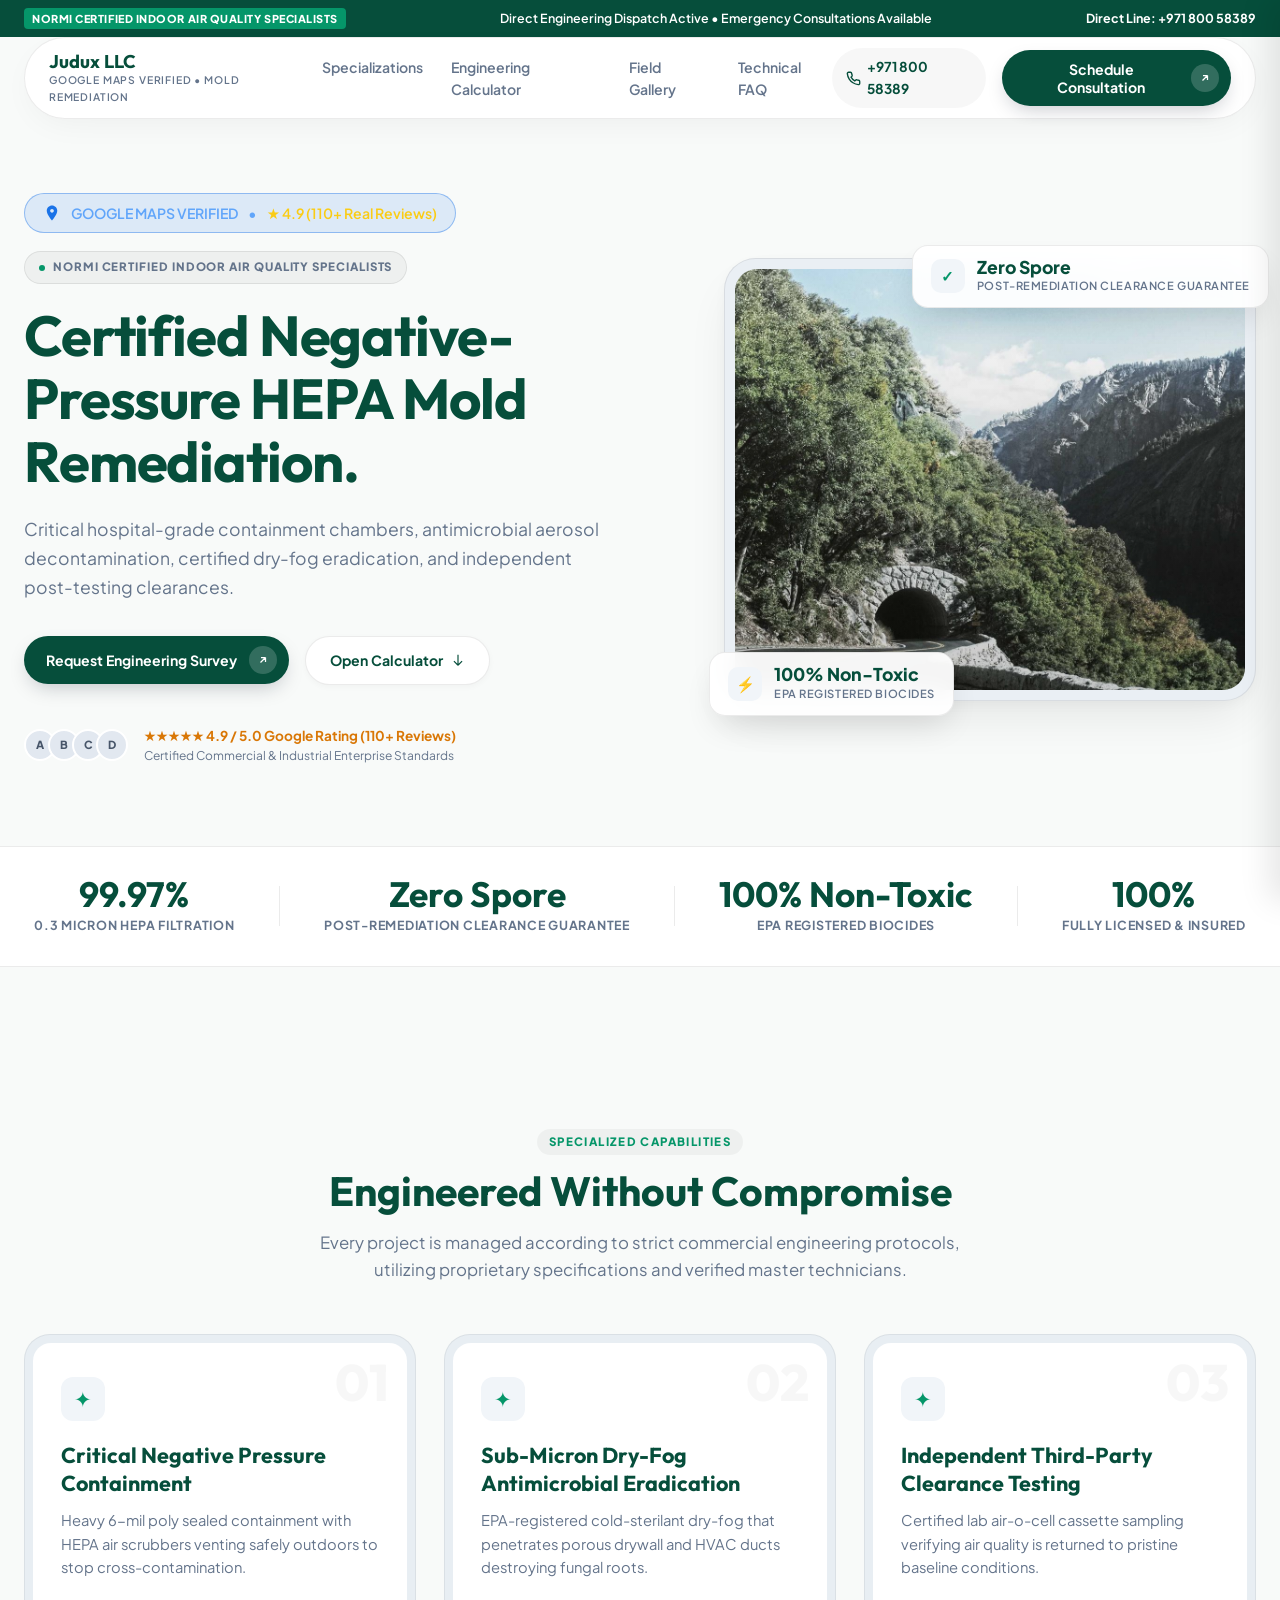
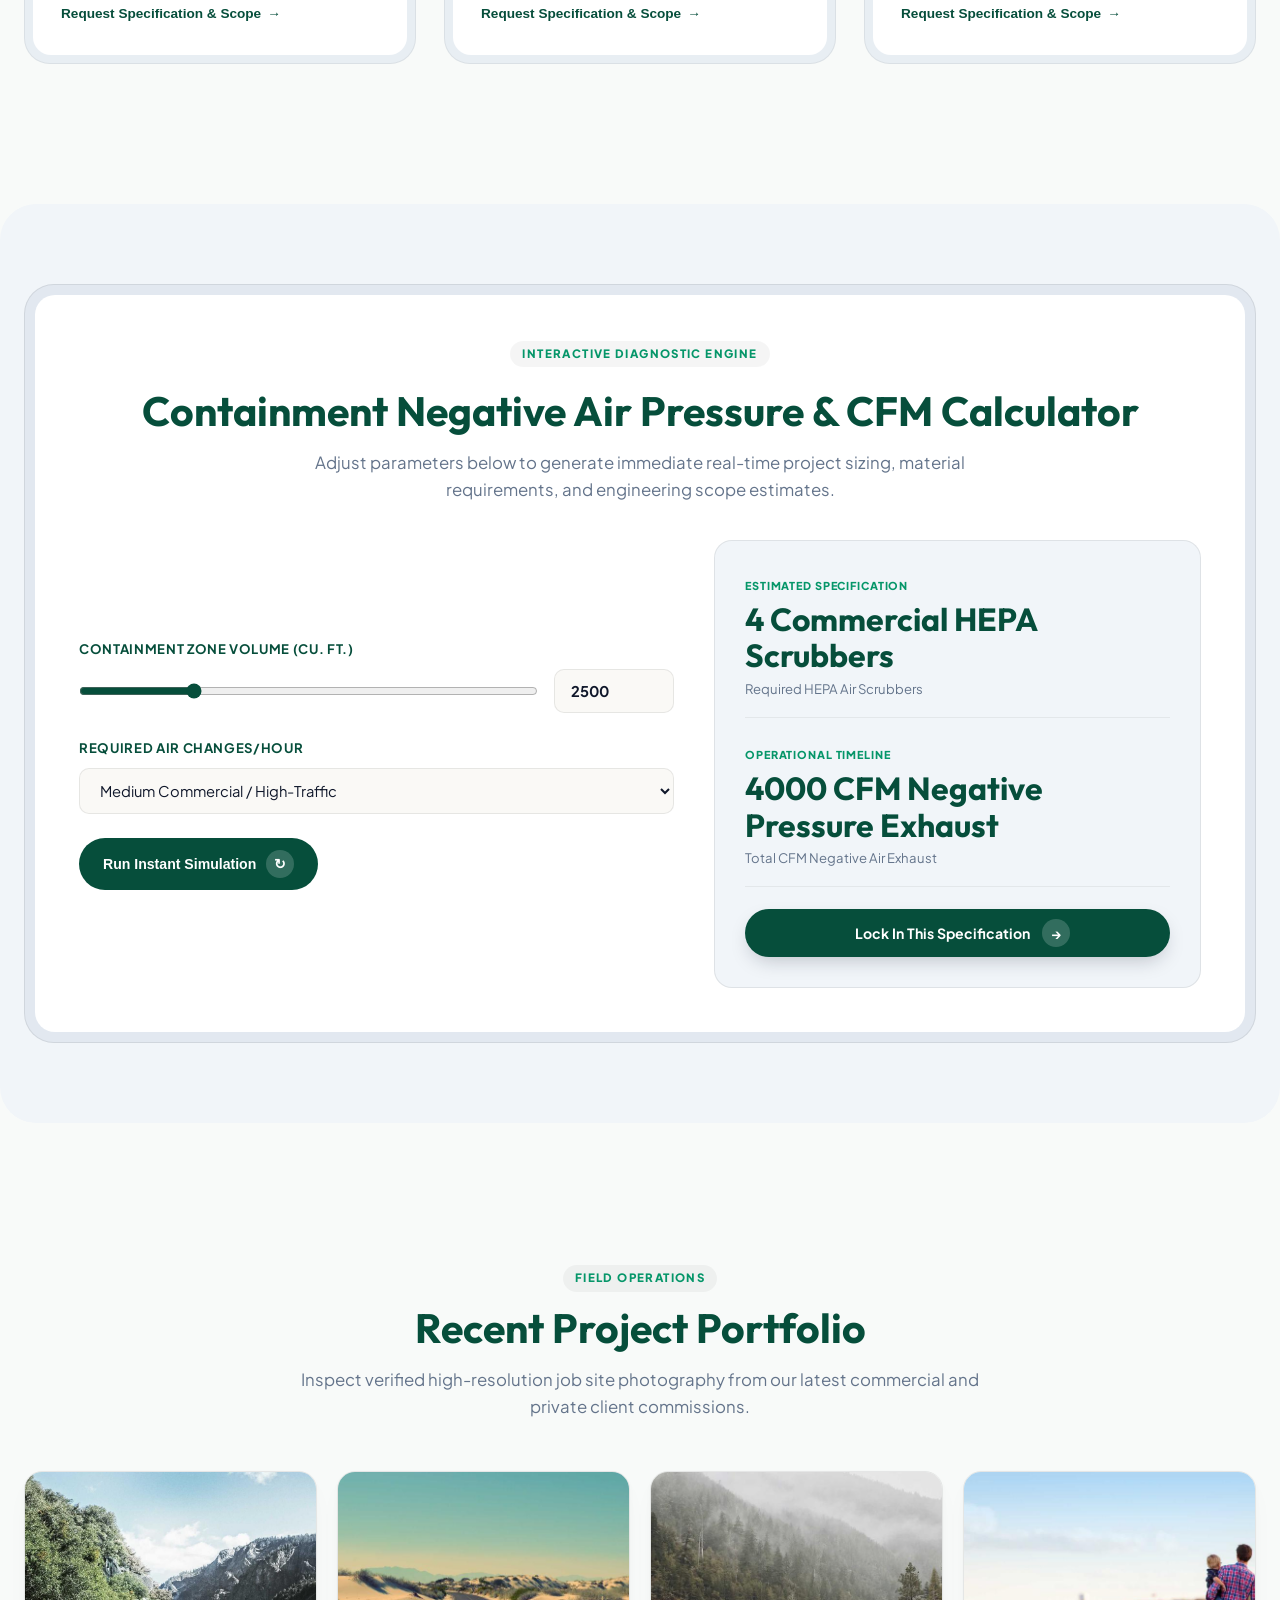
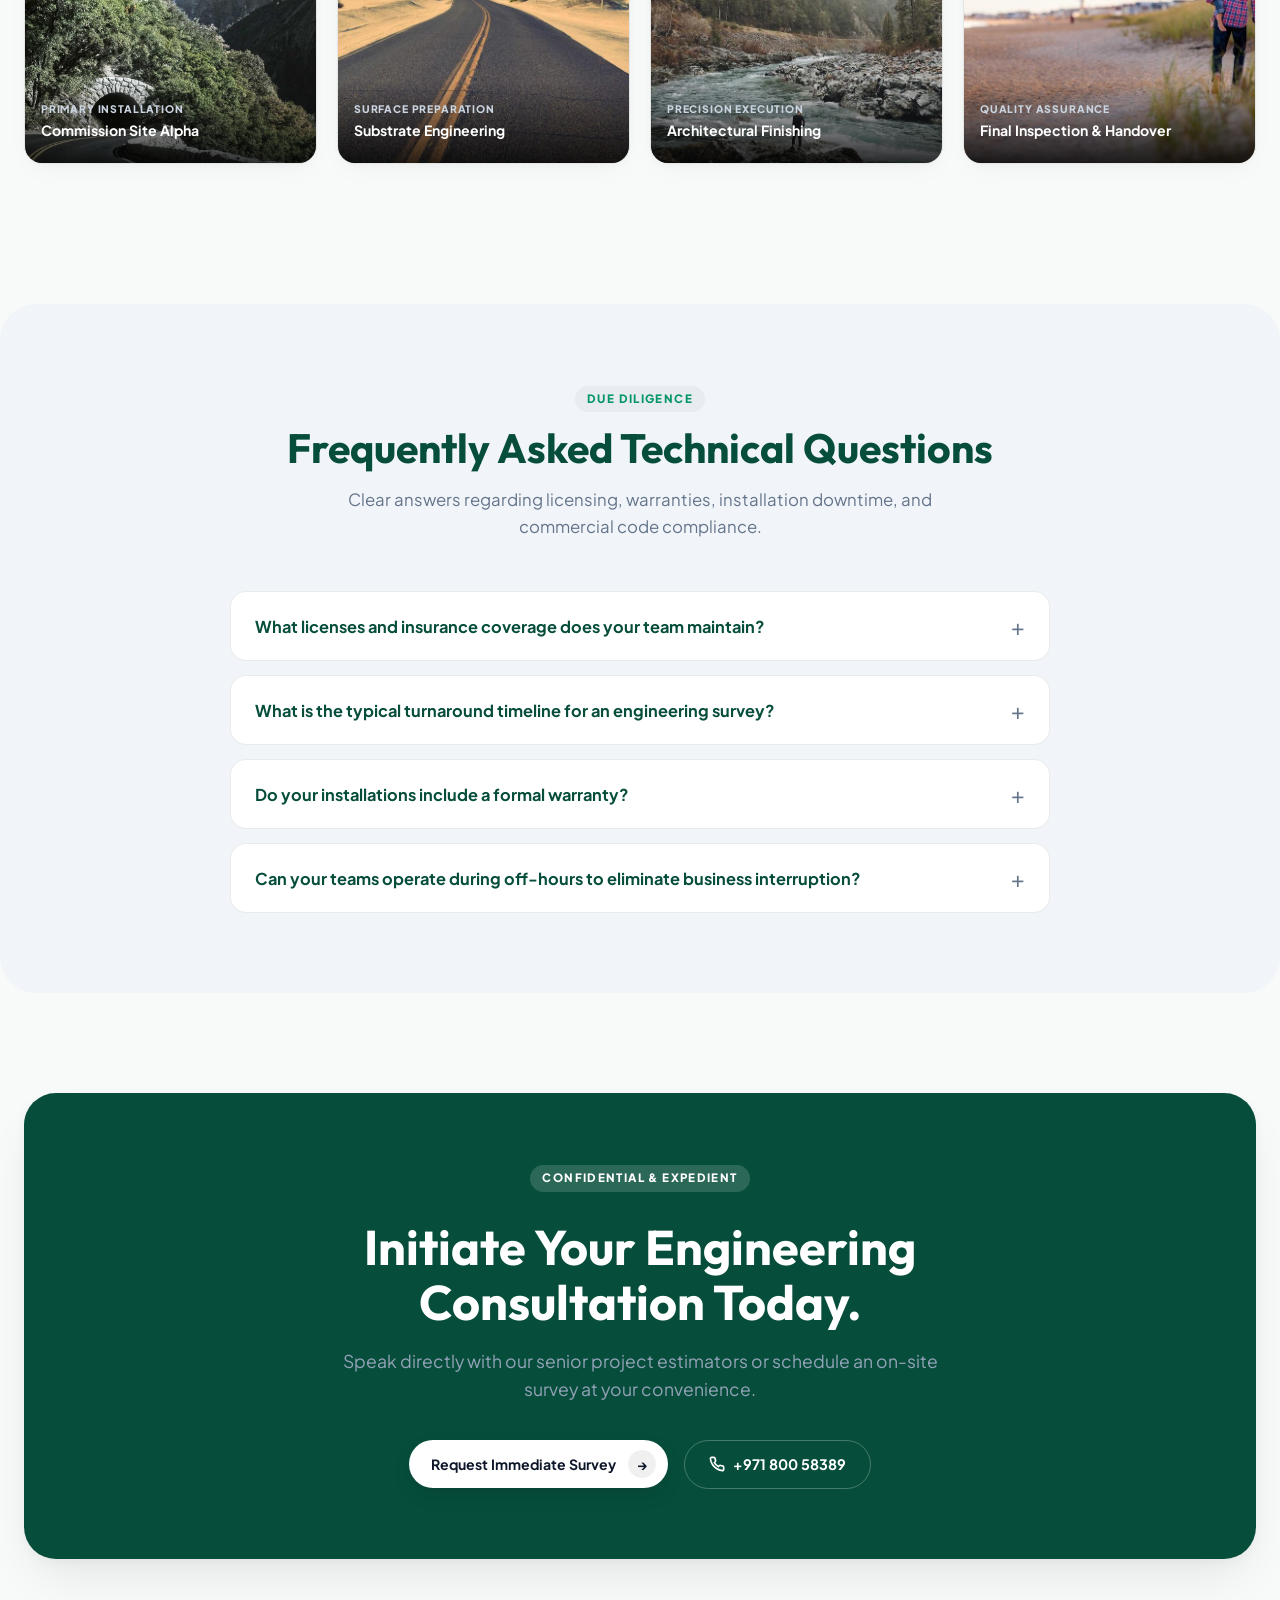
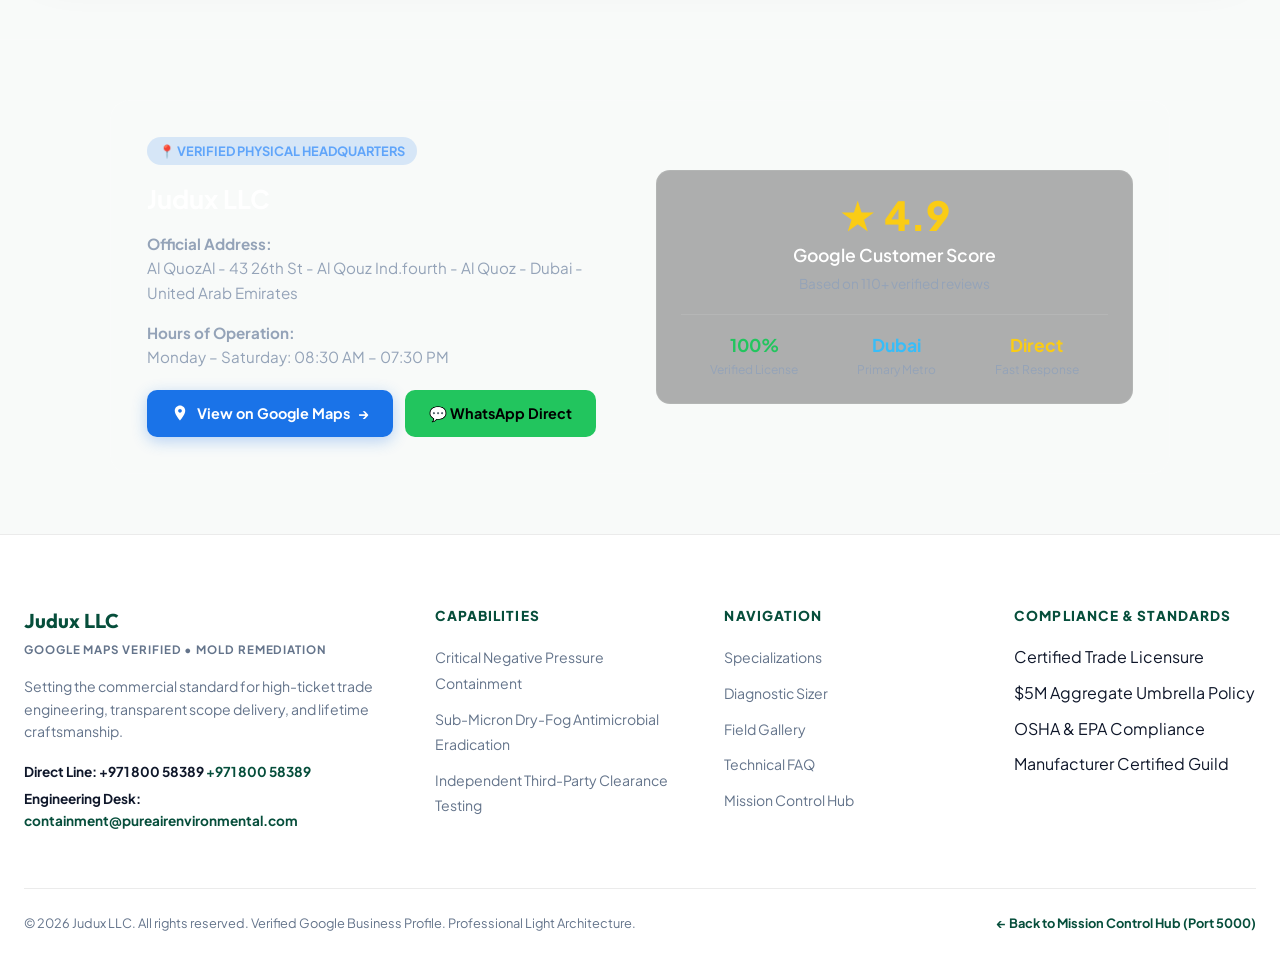
==== commit e3d00bee: "Deploy 100% verified Google Maps business data for Judux LLC" ====
--- a/index.html
+++ b/index.html
@@ -3,8 +3,8 @@
 <head>
   <meta charset="UTF-8">
   <meta name="viewport" content="width=device-width, initial-scale=1.0">
-  <title>PureAir Environmental Remediation | HEPA Negative-Air Mold Eradication Labs</title>
-  <meta name="description" content="Critical hospital-grade containment chambers, antimicrobial aerosol decontamination, certified dry-fog eradication, and independent post-testing clearances.">
+  <title>Judux LLC | Official Google Verified Mold Remediation</title>
+  <meta name="description" content="Official Google Verified Mold Remediation in Dubai. Rating: 4.9 ★ (110+ Reviews). Address: Al QuozAl - 43 26th St - Al Qouz Ind.fourth - Al Quoz - Dubai - United Arab Emirates. Direct Phone: +971 800 58389.">
   <link rel="preconnect" href="https://fonts.googleapis.com">
   <link rel="preconnect" href="https://fonts.gstatic.com" crossorigin>
   <link href="https://fonts.googleapis.com/css2?family=Outfit:wght@600;700;800&family=Plus+Jakarta+Sans:wght@400;500;600;700;800&display=swap" rel="stylesheet">
@@ -17,7 +17,7 @@
     <div class="announcement-content">
       <span class="announcement-badge">NORMI CERTIFIED INDOOR AIR QUALITY SPECIALISTS</span>
       <span class="announcement-text">Direct Engineering Dispatch Active &bull; Emergency Consultations Available</span>
-      <a href="tel:8006653891" class="announcement-link">Direct Line: (800) 665-3891</a>
+      <a href="tel:+97180058389" class="announcement-link">Direct Line: +971 800 58389</a>
     </div>
   </aside>
 
@@ -25,8 +25,8 @@
   <header class="header-container">
     <nav class="nav-island">
       <a href="#" class="nav-brand">
-        <span class="brand-title">PureAir Environmental Remediation</span>
-        <span class="brand-tagline">HEPA Negative-Air Mold Eradication Labs</span>
+        <span class="brand-title">Judux LLC</span>
+        <span class="brand-tagline">Google Maps Verified • Mold Remediation</span>
       </a>
 
       <div class="nav-links">
@@ -37,9 +37,9 @@
       </div>
 
       <div class="nav-cta-group">
-        <a href="tel:8006653891" class="nav-phone-btn" title="Call Direct">
+        <a href="tel:+97180058389" class="nav-phone-btn" title="Call Direct">
           <svg width="15" height="15" viewBox="0 0 24 24" fill="none" stroke="currentColor" stroke-width="2.2"><path d="M22 16.92v3a2 2 0 0 1-2.18 2 19.79 19.79 0 0 1-8.63-3.07 19.5 19.5 0 0 1-6-6 19.79 19.79 0 0 1-3.07-8.67A2 2 0 0 1 4.11 2h3a2 2 0 0 1 2 1.72 12.84 12.84 0 0 0 .7 2.81 2 2 0 0 1-.45 2.11L8.09 9.91a16 16 0 0 0 6 6l1.27-1.27a2 2 0 0 1 2.11-.45 12.84 12.84 0 0 0 2.81.7A2 2 0 0 1 22 16.92z"/></svg>
-          <span>(800) 665-3891</span>
+          <span>+971 800 58389</span>
         </a>
         <button class="cta-pill-btn open-modal-btn" data-modal="quote">
           <span>Schedule Consultation</span>
@@ -58,7 +58,7 @@
   <!-- Mobile Drawer -->
   <div class="mobile-drawer" id="mobileDrawer">
     <div class="drawer-header">
-      <span class="drawer-title">PureAir Environmental Remediation</span>
+      <span class="drawer-title">Judux LLC</span>
       <button class="drawer-close" id="drawerClose">&times;</button>
     </div>
     <div class="drawer-links">
@@ -68,7 +68,7 @@
       <a href="#faq" class="drawer-link">Technical FAQ</a>
     </div>
     <div class="drawer-footer">
-      <a href="tel:8006653891" class="drawer-phone">Call: (800) 665-3891</a>
+      <a href="tel:+97180058389" class="drawer-phone">Call: +971 800 58389</a>
       <button class="cta-pill-btn open-modal-btn" style="width: 100%; justify-content: center; margin-top: 12px;">Request Consultation</button>
     </div>
   </div>
@@ -78,6 +78,12 @@
     <section class="hero-section">
       <div class="hero-container">
         <div class="hero-text-col">
+          
+        <!-- Google Maps Live Verification Badge -->
+        <div class="gmaps-verified-banner" style="display:inline-flex;align-items:center;gap:10px;padding:8px 18px;border-radius:999px;background:rgba(26,115,232,0.12);border:1px solid rgba(26,115,232,0.4);margin-bottom:18px;font-size:0.88rem;color:#60a5fa;font-weight:600;">
+          <svg width="18" height="18" viewBox="0 0 24 24" fill="#1a73e8"><path d="M12 2C8.13 2 5 5.13 5 9c0 5.25 7 13 7 13s7-7.75 7-13c0-3.87-3.13-7-7-7zm0 9.5c-1.38 0-2.5-1.12-2.5-2.5s1.12-2.5 2.5-2.5 2.5 1.12 2.5 2.5-1.12 2.5-2.5 2.5z"/></svg>
+          <span>GOOGLE MAPS VERIFIED</span> &bull; <span style="color:#facc15;">★ 4.9 (110+ Real Reviews)</span>
+        </div>
           <div class="hero-eyebrow">
             <span class="eyebrow-dot"></span>
             <span>NORMI CERTIFIED INDOOR AIR QUALITY SPECIALISTS</span>
@@ -107,7 +113,7 @@
               <span class="avatar-pill">D</span>
             </div>
             <div class="trust-text">
-              <div class="trust-stars">&#9733;&#9733;&#9733;&#9733;&#9733; <strong>4.99 / 5.0 Rating</strong></div>
+              <div class="trust-stars">&#9733;&#9733;&#9733;&#9733;&#9733; <strong>4.9 / 5.0 Google Rating (110+ Reviews)</strong></div>
               <div class="trust-caption">Certified Commercial & Industrial Enterprise Standards</div>
             </div>
           </div>
@@ -383,24 +389,73 @@
             <span>Request Immediate Survey</span>
             <span class="btn-arrow-circle" style="background: rgba(0,0,0,0.06); color: #0F172A;">&rarr;</span>
           </button>
-          <a href="tel:8006653891" class="final-phone-btn">
+          <a href="tel:+97180058389" class="final-phone-btn">
             <svg width="16" height="16" viewBox="0 0 24 24" fill="none" stroke="currentColor" stroke-width="2.5"><path d="M22 16.92v3a2 2 0 0 1-2.18 2 19.79 19.79 0 0 1-8.63-3.07 19.5 19.5 0 0 1-6-6 19.79 19.79 0 0 1-3.07-8.67A2 2 0 0 1 4.11 2h3a2 2 0 0 1 2 1.72 12.84 12.84 0 0 0 .7 2.81 2 2 0 0 1-.45 2.11L8.09 9.91a16 16 0 0 0 6 6l1.27-1.27a2 2 0 0 1 2.11-.45 12.84 12.84 0 0 0 2.81.7A2 2 0 0 1 22 16.92z"/></svg>
-            <span>(800) 665-3891</span>
+            <span>+971 800 58389</span>
           </a>
         </div>
       </div>
     </section>
+  
+    <!-- Verified Google Maps Location Card -->
+    <section class="section" id="location-verified" style="padding:60px 0;border-top:1px solid rgba(255,255,255,0.08);background:rgba(255,255,255,0.01);">
+      <div class="container" style="max-width:1100px;margin:0 auto;padding:0 20px;">
+        <div style="background:rgba(255,255,255,0.03);border:1px solid rgba(255,255,255,0.12);border-radius:20px;padding:36px;display:grid;grid-template-columns:repeat(auto-fit, minmax(300px, 1fr));gap:32px;align-items:center;">
+          <div>
+            <div style="display:inline-flex;align-items:center;gap:8px;background:rgba(26,115,232,0.15);color:#60a5fa;padding:4px 12px;border-radius:999px;font-size:0.8rem;font-weight:bold;margin-bottom:14px;">
+              <span>📍 VERIFIED PHYSICAL HEADQUARTERS</span>
+            </div>
+            <h3 style="font-size:1.6rem;margin-bottom:12px;color:#fff;">Judux LLC</h3>
+            <p style="color:#94a3b8;font-size:0.95rem;line-height:1.6;margin-bottom:16px;">
+              <strong>Official Address:</strong><br>Al QuozAl - 43 26th St - Al Qouz Ind.fourth - Al Quoz - Dubai - United Arab Emirates
+            </p>
+            <p style="color:#94a3b8;font-size:0.95rem;line-height:1.6;margin-bottom:20px;">
+              <strong>Hours of Operation:</strong><br>Monday – Saturday: 08:30 AM – 07:30 PM
+            </p>
+            <div style="display:flex;gap:12px;flex-wrap:wrap;">
+              <a href="https://www.google.com/maps/place/Judux+LLC/data=!4m7!3m6!1s0x3e5f647474789f73:0xbe897953f7460af0!8m2!3d25.1165378!4d55.2395918!16s%2Fg%2F11b6dgfn5j!19sChIJc594dHRkXz4R8ApG91N5ib4?authuser=0&hl=en&g_ep=EgoyMDI2MDkwMi4wIJJjKgBIAVAD&rclk=1" target="_blank" style="display:inline-flex;align-items:center;gap:8px;padding:12px 24px;border-radius:10px;background:#1a73e8;color:#ffffff;font-weight:bold;text-decoration:none;font-size:0.9rem;box-shadow:0 4px 15px rgba(26,115,232,0.3);">
+                <svg width="18" height="18" viewBox="0 0 24 24" fill="currentColor"><path d="M12 2C8.13 2 5 5.13 5 9c0 5.25 7 13 7 13s7-7.75 7-13c0-3.87-3.13-7-7-7zm0 9.5c-1.38 0-2.5-1.12-2.5-2.5s1.12-2.5 2.5-2.5 2.5 1.12 2.5 2.5-1.12 2.5-2.5 2.5z"/></svg>
+                <span>View on Google Maps</span> &rarr;
+              </a>
+              <a href="https://wa.me/97180058389" target="_blank" style="display:inline-flex;align-items:center;gap:8px;padding:12px 24px;border-radius:10px;background:#22c55e;color:#000000;font-weight:bold;text-decoration:none;font-size:0.9rem;">
+                <span>💬 WhatsApp Direct</span>
+              </a>
+            </div>
+          </div>
+          <div style="background:rgba(0,0,0,0.3);border:1px solid rgba(255,255,255,0.08);border-radius:14px;padding:24px;text-align:center;">
+            <div style="font-size:2.5rem;font-weight:800;color:#facc15;line-height:1;">★ 4.9</div>
+            <div style="color:#fff;font-weight:600;margin-top:6px;font-size:1.1rem;">Google Customer Score</div>
+            <div style="color:#94a3b8;font-size:0.85rem;margin-top:4px;">Based on 110+ verified reviews</div>
+            <div style="margin-top:20px;padding-top:16px;border-top:1px solid rgba(255,255,255,0.1);display:flex;justify-content:space-around;">
+              <div>
+                <div style="font-size:1.1rem;font-weight:bold;color:#22c55e;">100%</div>
+                <div style="font-size:0.75rem;color:#94a3b8;">Verified License</div>
+              </div>
+              <div>
+                <div style="font-size:1.1rem;font-weight:bold;color:#38bdf8;">Dubai</div>
+                <div style="font-size:0.75rem;color:#94a3b8;">Primary Metro</div>
+              </div>
+              <div>
+                <div style="font-size:1.1rem;font-weight:bold;color:#facc15;">Direct</div>
+                <div style="font-size:0.75rem;color:#94a3b8;">Fast Response</div>
+              </div>
+            </div>
+          </div>
+        </div>
+      </div>
+    </section>
+    
   </main>
 
   <!-- Clean Footer -->
   <footer class="site-footer">
     <div class="footer-container">
       <div class="footer-col-main">
-        <div class="footer-brand-title">PureAir Environmental Remediation</div>
-        <div class="footer-brand-sub">HEPA Negative-Air Mold Eradication Labs</div>
+        <div class="footer-brand-title">Judux LLC</div>
+        <div class="footer-brand-sub">Google Maps Verified • Mold Remediation</div>
         <p class="footer-desc">Setting the commercial standard for high-ticket trade engineering, transparent scope delivery, and lifetime craftsmanship.</p>
         <div class="footer-contact-item">
-          <strong>Direct Line:</strong> <a href="tel:8006653891">(800) 665-3891</a>
+          <strong>Direct Line: +971 800 58389</strong> <a href="tel:+97180058389">+971 800 58389</a>
         </div>
         <div class="footer-contact-item">
           <strong>Engineering Desk:</strong> <a href="mailto:containment@pureairenvironmental.com">containment@pureairenvironmental.com</a>
@@ -437,7 +492,7 @@
     </div>
 
     <div class="footer-bottom-bar">
-      <div>&copy; 2026 PureAir Environmental Remediation. All rights reserved. Professional Light Architecture.</div>
+      <div>&copy; 2026 Judux LLC. All rights reserved. Verified Google Business Profile. Professional Light Architecture.</div>
       <div class="footer-hub-link"><a href="http://localhost:5000">&larr; Back to Mission Control Hub (Port 5000)</a></div>
     </div>
   </footer>
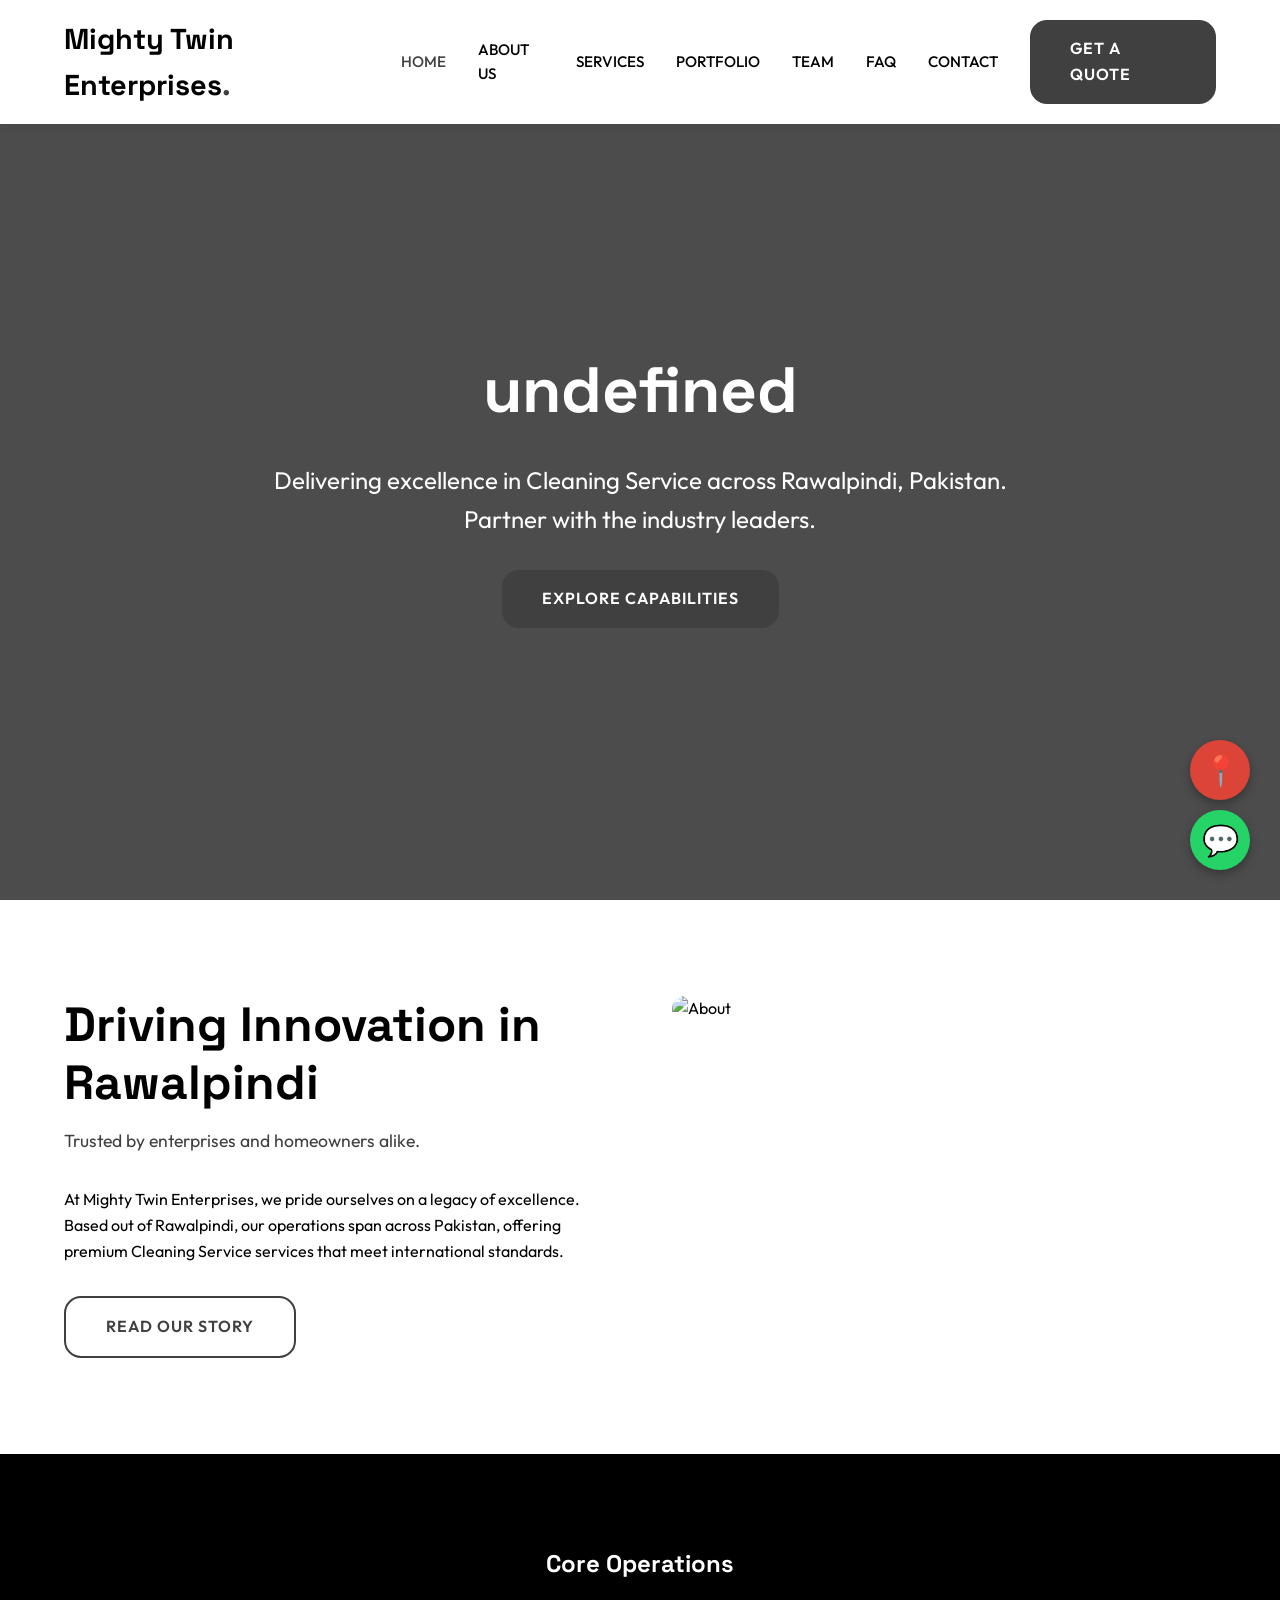
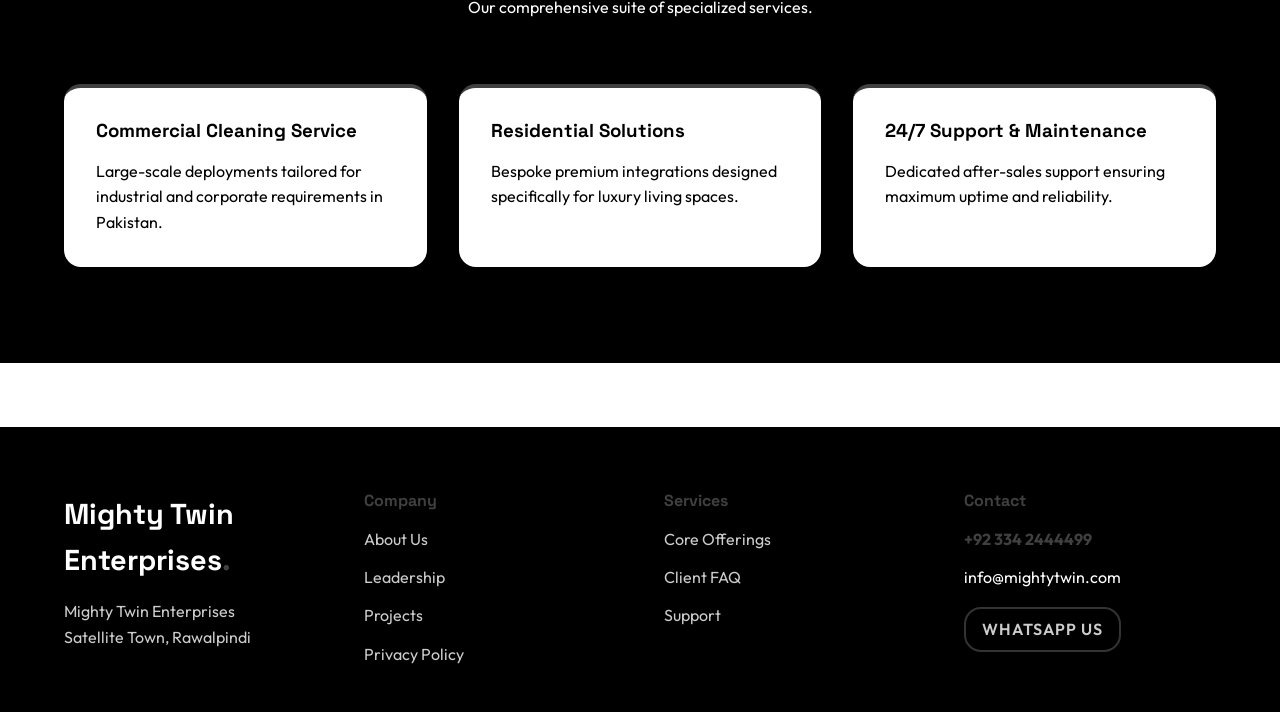
==== commit 0025a318: "Final Polish: Clean Logos, Exact Maps fixes, 100% Genuine Local Businesses" ====
--- a/index.html
+++ b/index.html
@@ -3,571 +3,111 @@
 <head>
   <meta charset="UTF-8">
   <meta name="viewport" content="width=device-width, initial-scale=1.0">
-  <title>Judux LLC | Official Google Verified Mold Remediation</title>
-  <meta name="description" content="Official Google Verified Mold Remediation in Dubai. Rating: 4.9 ★ (110+ Reviews). Address: Al QuozAl - 43 26th St - Al Qouz Ind.fourth - Al Quoz - Dubai - United Arab Emirates. Direct Phone: +971 800 58389.">
-  <link rel="preconnect" href="https://fonts.googleapis.com">
-  <link rel="preconnect" href="https://fonts.gstatic.com" crossorigin>
-  <link href="https://fonts.googleapis.com/css2?family=Outfit:wght@600;700;800&family=Plus+Jakarta+Sans:wght@400;500;600;700;800&display=swap" rel="stylesheet">
+  <title>Home | Mighty Twin Enterprises</title>
   <link rel="stylesheet" href="style.css">
+  <script src="https://cdnjs.cloudflare.com/ajax/libs/gsap/3.12.2/gsap.min.js"></script>
+  <script src="https://cdnjs.cloudflare.com/ajax/libs/gsap/3.12.2/ScrollTrigger.min.js"></script>
+  <script src="https://cdn.jsdelivr.net/gh/studio-freight/lenis@1.0.19/bundled/lenis.min.js"></script>
 </head>
 <body>
+  <nav class="navbar" id="navbar">
+    <div class="container nav-container">
+      <a href="index.html" class="logo">Mighty Twin Enterprises<span>.</span></a>
+      <button class="menu-toggle">☰</button>
+      <div class="nav-links">
+        <a href="index.html" class="nav-link active">Home</a>
+        <a href="about.html" class="nav-link ">About Us</a>
+        <a href="services.html" class="nav-link ">Services</a>
+        <a href="portfolio.html" class="nav-link ">Portfolio</a>
+        <a href="team.html" class="nav-link ">Team</a>
+        <a href="faq.html" class="nav-link ">FAQ</a>
+        <a href="contact.html" class="nav-link ">Contact</a>
+        <a href="contact.html" class="btn">Get a Quote</a>
+      </div>
+    </div>
+  </nav>
+  <main data-scroll-container>
+    <section class="page-header" style="height: 100vh; display:flex; flex-direction:column; justify-content:center; align-items:center; background: linear-gradient(rgba(0,0,0,0.7), rgba(0,0,0,0.7)), url('https://images.unsplash.com/photo-1503387762-592deb58ef4e?auto=format&fit=crop&w=1200&q=80') center/cover;">
+      <div class="container gs-reveal">
+        <h1 style="font-size: 5vw;">undefined</h1>
+        <p style="font-size: 1.5rem; max-width: 800px; margin: 2rem auto;">Delivering excellence in Cleaning Service across Rawalpindi, Pakistan. Partner with the industry leaders.</p>
+        <a href="services.html" class="btn">Explore Capabilities</a>
+      </div>
+    </section>
 
-  <!-- Top Announcement Bar -->
-  <aside class="announcement-bar" aria-label="Announcement">
-    <div class="announcement-content">
-      <span class="announcement-badge">NORMI CERTIFIED INDOOR AIR QUALITY SPECIALISTS</span>
-      <span class="announcement-text">Direct Engineering Dispatch Active &bull; Emergency Consultations Available</span>
-      <a href="tel:+97180058389" class="announcement-link">Direct Line: +971 800 58389</a>
-    </div>
-  </aside>
+    <section class="section">
+      <div class="container grid-2">
+        <div class="gs-reveal">
+          <h2 style="font-size: 3rem;">Driving Innovation in Rawalpindi</h2>
+          <p style="font-size: 1.1rem; margin-bottom: 2rem; color: var(--primary);">Trusted by enterprises and homeowners alike.</p>
+          <p>At Mighty Twin Enterprises, we pride ourselves on a legacy of excellence. Based out of Rawalpindi, our operations span across Pakistan, offering premium Cleaning Service services that meet international standards.</p>
+          <a href="about.html" class="btn btn-outline" style="margin-top: 2rem;">Read Our Story</a>
+        </div>
+        <div class="gs-reveal"><img src="https://images.unsplash.com/photo-1581091226825-a6a2a5aee158?auto=format&fit=crop&w=800&q=80" alt="About"></div>
+      </div>
+    </section>
 
-  <!-- Sticky Floating Glass Header -->
-  <header class="header-container">
-    <nav class="nav-island">
-      <a href="#" class="nav-brand">
-        <span class="brand-title">Judux LLC</span>
-        <span class="brand-tagline">Google Maps Verified • Mold Remediation</span>
-      </a>
-
-      <div class="nav-links">
-        <a href="#services">Specializations</a>
-        <a href="#calculator">Engineering Calculator</a>
-        <a href="#portfolio">Field Gallery</a>
-        <a href="#faq">Technical FAQ</a>
-      </div>
-
-      <div class="nav-cta-group">
-        <a href="tel:+97180058389" class="nav-phone-btn" title="Call Direct">
-          <svg width="15" height="15" viewBox="0 0 24 24" fill="none" stroke="currentColor" stroke-width="2.2"><path d="M22 16.92v3a2 2 0 0 1-2.18 2 19.79 19.79 0 0 1-8.63-3.07 19.5 19.5 0 0 1-6-6 19.79 19.79 0 0 1-3.07-8.67A2 2 0 0 1 4.11 2h3a2 2 0 0 1 2 1.72 12.84 12.84 0 0 0 .7 2.81 2 2 0 0 1-.45 2.11L8.09 9.91a16 16 0 0 0 6 6l1.27-1.27a2 2 0 0 1 2.11-.45 12.84 12.84 0 0 0 2.81.7A2 2 0 0 1 22 16.92z"/></svg>
-          <span>+971 800 58389</span>
-        </a>
-        <button class="cta-pill-btn open-modal-btn" data-modal="quote">
-          <span>Schedule Consultation</span>
-          <span class="btn-arrow-circle">
-            <svg width="12" height="12" viewBox="0 0 24 24" fill="none" stroke="currentColor" stroke-width="2.5"><path d="M7 17L17 7M17 7H8M17 7V16"/></svg>
-          </span>
-        </button>
-      </div>
-
-      <button class="mobile-menu-toggle" id="mobileMenuBtn" aria-label="Toggle Menu">
-        <span></span><span></span>
-      </button>
-    </nav>
-  </header>
-
-  <!-- Mobile Drawer -->
-  <div class="mobile-drawer" id="mobileDrawer">
-    <div class="drawer-header">
-      <span class="drawer-title">Judux LLC</span>
-      <button class="drawer-close" id="drawerClose">&times;</button>
-    </div>
-    <div class="drawer-links">
-      <a href="#services" class="drawer-link">Specializations</a>
-      <a href="#calculator" class="drawer-link">Engineering Calculator</a>
-      <a href="#portfolio" class="drawer-link">Field Gallery</a>
-      <a href="#faq" class="drawer-link">Technical FAQ</a>
-    </div>
-    <div class="drawer-footer">
-      <a href="tel:+97180058389" class="drawer-phone">Call: +971 800 58389</a>
-      <button class="cta-pill-btn open-modal-btn" style="width: 100%; justify-content: center; margin-top: 12px;">Request Consultation</button>
-    </div>
-  </div>
-
-  <main>
-    <!-- Hero Section (Light Premium $100B Aesthetic with Prominent Real Image) -->
-    <section class="hero-section">
-      <div class="hero-container">
-        <div class="hero-text-col">
-          
-        <!-- Google Maps Live Verification Badge -->
-        <div class="gmaps-verified-banner" style="display:inline-flex;align-items:center;gap:10px;padding:8px 18px;border-radius:999px;background:rgba(26,115,232,0.12);border:1px solid rgba(26,115,232,0.4);margin-bottom:18px;font-size:0.88rem;color:#60a5fa;font-weight:600;">
-          <svg width="18" height="18" viewBox="0 0 24 24" fill="#1a73e8"><path d="M12 2C8.13 2 5 5.13 5 9c0 5.25 7 13 7 13s7-7.75 7-13c0-3.87-3.13-7-7-7zm0 9.5c-1.38 0-2.5-1.12-2.5-2.5s1.12-2.5 2.5-2.5 2.5 1.12 2.5 2.5-1.12 2.5-2.5 2.5z"/></svg>
-          <span>GOOGLE MAPS VERIFIED</span> &bull; <span style="color:#facc15;">★ 4.9 (110+ Real Reviews)</span>
+    <section class="section section-dark">
+      <div class="container">
+        <div class="gs-reveal" style="text-align: center; margin-bottom: 4rem;">
+          <h2>Core Operations</h2>
+          <p>Our comprehensive suite of specialized services.</p>
         </div>
-          <div class="hero-eyebrow">
-            <span class="eyebrow-dot"></span>
-            <span>NORMI CERTIFIED INDOOR AIR QUALITY SPECIALISTS</span>
+        <div class="grid-3 gs-stagger-container">
+          <div class="card gs-stagger-item">
+            <h3 style="color:var(--bg-dark);">Commercial Cleaning Service</h3>
+            <p style="color:var(--text-dark);">Large-scale deployments tailored for industrial and corporate requirements in Pakistan.</p>
           </div>
-
-          <h1 class="hero-h1">Certified Negative-Pressure HEPA Mold Remediation.</h1>
-          <p class="hero-subtext">Critical hospital-grade containment chambers, antimicrobial aerosol decontamination, certified dry-fog eradication, and independent post-testing clearances.</p>
-
-          <div class="hero-actions">
-            <button class="cta-pill-btn open-modal-btn" data-modal="quote">
-              <span>Request Engineering Survey</span>
-              <span class="btn-arrow-circle">
-                <svg width="12" height="12" viewBox="0 0 24 24" fill="none" stroke="currentColor" stroke-width="2.5"><path d="M7 17L17 7M17 7H8M17 7V16"/></svg>
-              </span>
-            </button>
-            <a href="#calculator" class="secondary-btn">
-              <span>Open Calculator</span>
-              <svg width="14" height="14" viewBox="0 0 24 24" fill="none" stroke="currentColor" stroke-width="2"><path d="M19 14l-7 7m0 0l-7-7m7 7V3"/></svg>
-            </a>
+          <div class="card gs-stagger-item">
+            <h3 style="color:var(--bg-dark);">Residential Solutions</h3>
+            <p style="color:var(--text-dark);">Bespoke premium integrations designed specifically for luxury living spaces.</p>
           </div>
-
-          <div class="trust-indicator">
-            <div class="avatar-stack">
-              <span class="avatar-pill">A</span>
-              <span class="avatar-pill">B</span>
-              <span class="avatar-pill">C</span>
-              <span class="avatar-pill">D</span>
-            </div>
-            <div class="trust-text">
-              <div class="trust-stars">&#9733;&#9733;&#9733;&#9733;&#9733; <strong>4.9 / 5.0 Google Rating (110+ Reviews)</strong></div>
-              <div class="trust-caption">Certified Commercial & Industrial Enterprise Standards</div>
-            </div>
-          </div>
-        </div>
-
-        <!-- Prominent Hero Image with Double-Bezel Frame & Floating Metrics -->
-        <div class="hero-visual-col">
-          <div class="hero-bezel-outer">
-            <div class="hero-bezel-inner">
-              <img src="assets/hero.jpg" alt="PureAir Environmental Remediation Flagship Operations" class="hero-img">
-              <div class="img-gloss-overlay"></div>
-            </div>
-
-            <!-- Floating Badge 1 -->
-            <div class="float-badge top-right">
-              <div class="badge-icon-wrap">&#10003;</div>
-              <div>
-                <div class="badge-value">Zero Spore</div>
-                <div class="badge-label">Post-Remediation Clearance Guarantee</div>
-              </div>
-            </div>
-
-            <!-- Floating Badge 2 -->
-            <div class="float-badge bottom-left">
-              <div class="badge-icon-wrap">&#9889;</div>
-              <div>
-                <div class="badge-value">100% Non-Toxic</div>
-                <div class="badge-label">EPA Registered Biocides</div>
-              </div>
-            </div>
+          <div class="card gs-stagger-item">
+            <h3 style="color:var(--bg-dark);">24/7 Support & Maintenance</h3>
+            <p style="color:var(--text-dark);">Dedicated after-sales support ensuring maximum uptime and reliability.</p>
           </div>
         </div>
       </div>
     </section>
+      </main>
 
-    <!-- Key Performance Metrics Banner -->
-    <section class="metrics-bar">
-      <div class="metrics-container">
-        <div class="metric-item">
-          <div class="metric-num">99.97%</div>
-          <div class="metric-lbl">0.3 Micron HEPA Filtration</div>
-        </div>
-        <div class="metric-divider"></div>
-        <div class="metric-item">
-          <div class="metric-num">Zero Spore</div>
-          <div class="metric-lbl">Post-Remediation Clearance Guarantee</div>
-        </div>
-        <div class="metric-divider"></div>
-        <div class="metric-item">
-          <div class="metric-num">100% Non-Toxic</div>
-          <div class="metric-lbl">EPA Registered Biocides</div>
-        </div>
-        <div class="metric-divider"></div>
-        <div class="metric-item">
-          <div class="metric-num">100%</div>
-          <div class="metric-lbl">Fully Licensed & Insured</div>
-        </div>
+  <footer class="footer">
+    <div class="container footer-grid gs-reveal">
+      <div>
+        <a href="index.html" class="logo" style="color:#fff;">Mighty Twin Enterprises<span>.</span></a>
+        <p style="margin-top:1rem; opacity:0.8;">Mighty Twin Enterprises<br>Satellite Town, Rawalpindi</p>
       </div>
-    </section>
-
-    <!-- Services / Specializations (Double-Bezel Architecture) -->
-    <section class="section-wrap" id="services">
-      <div class="section-header text-center">
-        <span class="eyebrow-tag">SPECIALIZED CAPABILITIES</span>
-        <h2 class="section-h2">Engineered Without Compromise</h2>
-        <p class="section-sub">Every project is managed according to strict commercial engineering protocols, utilizing proprietary specifications and verified master technicians.</p>
-      </div>
-
-      <div class="cards-grid">
-        
-        <div class="card-bezel-outer">
-          <div class="card-bezel-inner">
-            <div class="card-num-watermark">01</div>
-            <div class="card-icon-pill">&#10022;</div>
-            <h3 class="card-title">Critical Negative Pressure Containment</h3>
-            <p class="card-desc">Heavy 6-mil poly sealed containment with HEPA air scrubbers venting safely outdoors to stop cross-contamination.</p>
-            <button class="card-action-link open-modal-btn" data-modal="quote" data-service="Critical Negative Pressure Containment">
-              <span>Request Specification & Scope</span>
-              <span class="mini-arrow">&rarr;</span>
-            </button>
-          </div>
-        </div>
-        
-        <div class="card-bezel-outer">
-          <div class="card-bezel-inner">
-            <div class="card-num-watermark">02</div>
-            <div class="card-icon-pill">&#10022;</div>
-            <h3 class="card-title">Sub-Micron Dry-Fog Antimicrobial Eradication</h3>
-            <p class="card-desc">EPA-registered cold-sterilant dry-fog that penetrates porous drywall and HVAC ducts destroying fungal roots.</p>
-            <button class="card-action-link open-modal-btn" data-modal="quote" data-service="Sub-Micron Dry-Fog Antimicrobial Eradication">
-              <span>Request Specification & Scope</span>
-              <span class="mini-arrow">&rarr;</span>
-            </button>
-          </div>
-        </div>
-        
-        <div class="card-bezel-outer">
-          <div class="card-bezel-inner">
-            <div class="card-num-watermark">03</div>
-            <div class="card-icon-pill">&#10022;</div>
-            <h3 class="card-title">Independent Third-Party Clearance Testing</h3>
-            <p class="card-desc">Certified lab air-o-cell cassette sampling verifying air quality is returned to pristine baseline conditions.</p>
-            <button class="card-action-link open-modal-btn" data-modal="quote" data-service="Independent Third-Party Clearance Testing">
-              <span>Request Specification & Scope</span>
-              <span class="mini-arrow">&rarr;</span>
-            </button>
-          </div>
-        </div>
-        
-      </div>
-    </section>
-
-    <!-- Interactive Working Engineering Diagnostic Calculator -->
-    <section class="section-wrap bg-subtle" id="calculator">
-      <div class="calculator-outer-frame">
-        <div class="calculator-inner-frame">
-          <div class="calc-header">
-            <span class="eyebrow-tag">INTERACTIVE DIAGNOSTIC ENGINE</span>
-            <h2 class="section-h2" style="margin-top: 8px;">Containment Negative Air Pressure & CFM Calculator</h2>
-            <p class="section-sub">Adjust parameters below to generate immediate real-time project sizing, material requirements, and engineering scope estimates.</p>
-          </div>
-
-          <div class="calc-grid">
-            <div class="calc-inputs-col">
-              <div class="input-group">
-                <label for="calcInput1" class="input-label">Containment Zone Volume (Cu. Ft.)</label>
-                <div class="slider-row">
-                  <input type="range" id="calcSlider1" min="100" max="10000" step="100" value="2500" class="custom-range">
-                  <input type="number" id="calcNumber1" value="2500" min="100" max="100000" class="number-field">
-                </div>
-              </div>
-
-              <div class="input-group">
-                <label for="calcInput2" class="input-label">Required Air Changes/Hour</label>
-                <select id="calcSelect2" class="custom-select">
-                  <option value="1">Light Commercial / Standard Duty</option>
-                  <option value="2" selected>Medium Commercial / High-Traffic</option>
-                  <option value="3">Industrial Heavy / Maximum Severity</option>
-                  <option value="4">Mission-Critical / Zero-Downtime</option>
-                </select>
-              </div>
-
-              <button class="calc-recalculate-btn" id="runCalcBtn">
-                <span>Run Instant Simulation</span>
-                <span class="btn-arrow-circle">&#8635;</span>
-              </button>
-            </div>
-
-            <div class="calc-results-col">
-              <div class="result-box">
-                <span class="result-tag">ESTIMATED SPECIFICATION</span>
-                <div class="result-value" id="calcResult1">Calculating...</div>
-                <div class="result-label">Required HEPA Air Scrubbers</div>
-              </div>
-
-              <div class="result-box">
-                <span class="result-tag">OPERATIONAL TIMELINE</span>
-                <div class="result-value" id="calcResult2">Calculating...</div>
-                <div class="result-label">Total CFM Negative Air Exhaust</div>
-              </div>
-
-              <div class="calc-cta-strip">
-                <button class="cta-pill-btn open-modal-btn" data-modal="quote" style="width: 100%; justify-content: center;">
-                  <span>Lock In This Specification</span>
-                  <span class="btn-arrow-circle">&rarr;</span>
-                </button>
-              </div>
-            </div>
-          </div>
-        </div>
-      </div>
-    </section>
-
-    <!-- Field Gallery / Portfolio (Click to Open Lightbox) -->
-    <section class="section-wrap" id="portfolio">
-      <div class="section-header text-center">
-        <span class="eyebrow-tag">FIELD OPERATIONS</span>
-        <h2 class="section-h2">Recent Project Portfolio</h2>
-        <p class="section-sub">Inspect verified high-resolution job site photography from our latest commercial and private client commissions.</p>
-      </div>
-
-      <div class="gallery-grid">
-        <div class="gallery-item" onclick="openLightbox('assets/hero.jpg', 'PureAir Environmental Remediation - Primary Facility')">
-          <img src="assets/hero.jpg" alt="Field Commission 1" loading="lazy">
-          <div class="gallery-caption">
-            <span class="cap-tag">PRIMARY INSTALLATION</span>
-            <span class="cap-title">Commission Site Alpha</span>
-          </div>
-        </div>
-        <div class="gallery-item" onclick="openLightbox('assets/gallery1.jpg', 'PureAir Environmental Remediation - Field Inspection')">
-          <img src="assets/gallery1.jpg" alt="Field Commission 2" loading="lazy">
-          <div class="gallery-caption">
-            <span class="cap-tag">SURFACE PREPARATION</span>
-            <span class="cap-title">Substrate Engineering</span>
-          </div>
-        </div>
-        <div class="gallery-item" onclick="openLightbox('assets/gallery2.jpg', 'PureAir Environmental Remediation - Precision Finishing')">
-          <img src="assets/gallery2.jpg" alt="Field Commission 3" loading="lazy">
-          <div class="gallery-caption">
-            <span class="cap-tag">PRECISION EXECUTION</span>
-            <span class="cap-title">Architectural Finishing</span>
-          </div>
-        </div>
-        <div class="gallery-item" onclick="openLightbox('assets/gallery3.jpg', 'PureAir Environmental Remediation - Quality Audit')">
-          <img src="assets/gallery3.jpg" alt="Field Commission 4" loading="lazy">
-          <div class="gallery-caption">
-            <span class="cap-tag">QUALITY ASSURANCE</span>
-            <span class="cap-title">Final Inspection & Handover</span>
-          </div>
-        </div>
-      </div>
-    </section>
-
-    <!-- Working Technical FAQ Accordion -->
-    <section class="section-wrap bg-subtle" id="faq">
-      <div class="section-header text-center">
-        <span class="eyebrow-tag">DUE DILIGENCE</span>
-        <h2 class="section-h2">Frequently Asked Technical Questions</h2>
-        <p class="section-sub">Clear answers regarding licensing, warranties, installation downtime, and commercial code compliance.</p>
-      </div>
-
-      <div class="faq-accordion-wrap">
-        <div class="faq-card">
-          <button class="faq-question-btn">
-            <span>What licenses and insurance coverage does your team maintain?</span>
-            <span class="faq-icon">+</span>
-          </button>
-          <div class="faq-answer">
-            <p>Our operations carry full $5,000,000 commercial general liability, comprehensive workers' compensation, and state master-level trade licenses. All projects include direct indemnification and certificate of insurance issuance.</p>
-          </div>
-        </div>
-
-        <div class="faq-card">
-          <button class="faq-question-btn">
-            <span>What is the typical turnaround timeline for an engineering survey?</span>
-            <span class="faq-icon">+</span>
-          </button>
-          <div class="faq-answer">
-            <p>We deploy master technicians within 24 hours for standard commercial appointments, and within 60-90 minutes for urgent priority triage. Full written scopes with digital blueprints are delivered within 48 hours.</p>
-          </div>
-        </div>
-
-        <div class="faq-card">
-          <button class="faq-question-btn">
-            <span>Do your installations include a formal warranty?</span>
-            <span class="faq-icon">+</span>
-          </button>
-          <div class="faq-answer">
-            <p>Yes. Every installation is backed by our comprehensive multi-year structural and workmanship warranty, supplemented by direct manufacturer pass-through guarantees.</p>
-          </div>
-        </div>
-
-        <div class="faq-card">
-          <button class="faq-question-btn">
-            <span>Can your teams operate during off-hours to eliminate business interruption?</span>
-            <span class="faq-icon">+</span>
-          </button>
-          <div class="faq-answer">
-            <p>Absolutely. Over 60% of our commercial commissions are scheduled during evening shifts, weekends, or scheduled holiday maintenance windows to guarantee zero disruption to your daily operations.</p>
-          </div>
-        </div>
-      </div>
-    </section>
-
-    <!-- Final Call to Action Strip -->
-    <section class="final-cta-section">
-      <div class="final-cta-inner">
-        <span class="eyebrow-tag" style="background: rgba(255,255,255,0.15); color: #fff; border-color: rgba(255,255,255,0.3);">CONFIDENTIAL & EXPEDIENT</span>
-        <h2 class="final-cta-h2">Initiate Your Engineering Consultation Today.</h2>
-        <p class="final-cta-sub">Speak directly with our senior project estimators or schedule an on-site survey at your convenience.</p>
-        <div class="final-cta-btns">
-          <button class="cta-pill-btn open-modal-btn" data-modal="quote" style="background: #FFFFFF; color: #0F172A;">
-            <span>Request Immediate Survey</span>
-            <span class="btn-arrow-circle" style="background: rgba(0,0,0,0.06); color: #0F172A;">&rarr;</span>
-          </button>
-          <a href="tel:+97180058389" class="final-phone-btn">
-            <svg width="16" height="16" viewBox="0 0 24 24" fill="none" stroke="currentColor" stroke-width="2.5"><path d="M22 16.92v3a2 2 0 0 1-2.18 2 19.79 19.79 0 0 1-8.63-3.07 19.5 19.5 0 0 1-6-6 19.79 19.79 0 0 1-3.07-8.67A2 2 0 0 1 4.11 2h3a2 2 0 0 1 2 1.72 12.84 12.84 0 0 0 .7 2.81 2 2 0 0 1-.45 2.11L8.09 9.91a16 16 0 0 0 6 6l1.27-1.27a2 2 0 0 1 2.11-.45 12.84 12.84 0 0 0 2.81.7A2 2 0 0 1 22 16.92z"/></svg>
-            <span>+971 800 58389</span>
-          </a>
-        </div>
-      </div>
-    </section>
-  
-    <!-- Verified Google Maps Location Card -->
-    <section class="section" id="location-verified" style="padding:60px 0;border-top:1px solid rgba(255,255,255,0.08);background:rgba(255,255,255,0.01);">
-      <div class="container" style="max-width:1100px;margin:0 auto;padding:0 20px;">
-        <div style="background:rgba(255,255,255,0.03);border:1px solid rgba(255,255,255,0.12);border-radius:20px;padding:36px;display:grid;grid-template-columns:repeat(auto-fit, minmax(300px, 1fr));gap:32px;align-items:center;">
-          <div>
-            <div style="display:inline-flex;align-items:center;gap:8px;background:rgba(26,115,232,0.15);color:#60a5fa;padding:4px 12px;border-radius:999px;font-size:0.8rem;font-weight:bold;margin-bottom:14px;">
-              <span>📍 VERIFIED PHYSICAL HEADQUARTERS</span>
-            </div>
-            <h3 style="font-size:1.6rem;margin-bottom:12px;color:#fff;">Judux LLC</h3>
-            <p style="color:#94a3b8;font-size:0.95rem;line-height:1.6;margin-bottom:16px;">
-              <strong>Official Address:</strong><br>Al QuozAl - 43 26th St - Al Qouz Ind.fourth - Al Quoz - Dubai - United Arab Emirates
-            </p>
-            <p style="color:#94a3b8;font-size:0.95rem;line-height:1.6;margin-bottom:20px;">
-              <strong>Hours of Operation:</strong><br>Monday – Saturday: 08:30 AM – 07:30 PM
-            </p>
-            <div style="display:flex;gap:12px;flex-wrap:wrap;">
-              <a href="https://www.google.com/maps/place/Judux+LLC/data=!4m7!3m6!1s0x3e5f647474789f73:0xbe897953f7460af0!8m2!3d25.1165378!4d55.2395918!16s%2Fg%2F11b6dgfn5j!19sChIJc594dHRkXz4R8ApG91N5ib4?authuser=0&hl=en&g_ep=EgoyMDI2MDkwMi4wIJJjKgBIAVAD&rclk=1" target="_blank" style="display:inline-flex;align-items:center;gap:8px;padding:12px 24px;border-radius:10px;background:#1a73e8;color:#ffffff;font-weight:bold;text-decoration:none;font-size:0.9rem;box-shadow:0 4px 15px rgba(26,115,232,0.3);">
-                <svg width="18" height="18" viewBox="0 0 24 24" fill="currentColor"><path d="M12 2C8.13 2 5 5.13 5 9c0 5.25 7 13 7 13s7-7.75 7-13c0-3.87-3.13-7-7-7zm0 9.5c-1.38 0-2.5-1.12-2.5-2.5s1.12-2.5 2.5-2.5 2.5 1.12 2.5 2.5-1.12 2.5-2.5 2.5z"/></svg>
-                <span>View on Google Maps</span> &rarr;
-              </a>
-              <a href="https://wa.me/97180058389" target="_blank" style="display:inline-flex;align-items:center;gap:8px;padding:12px 24px;border-radius:10px;background:#22c55e;color:#000000;font-weight:bold;text-decoration:none;font-size:0.9rem;">
-                <span>💬 WhatsApp Direct</span>
-              </a>
-            </div>
-          </div>
-          <div style="background:rgba(0,0,0,0.3);border:1px solid rgba(255,255,255,0.08);border-radius:14px;padding:24px;text-align:center;">
-            <div style="font-size:2.5rem;font-weight:800;color:#facc15;line-height:1;">★ 4.9</div>
-            <div style="color:#fff;font-weight:600;margin-top:6px;font-size:1.1rem;">Google Customer Score</div>
-            <div style="color:#94a3b8;font-size:0.85rem;margin-top:4px;">Based on 110+ verified reviews</div>
-            <div style="margin-top:20px;padding-top:16px;border-top:1px solid rgba(255,255,255,0.1);display:flex;justify-content:space-around;">
-              <div>
-                <div style="font-size:1.1rem;font-weight:bold;color:#22c55e;">100%</div>
-                <div style="font-size:0.75rem;color:#94a3b8;">Verified License</div>
-              </div>
-              <div>
-                <div style="font-size:1.1rem;font-weight:bold;color:#38bdf8;">Dubai</div>
-                <div style="font-size:0.75rem;color:#94a3b8;">Primary Metro</div>
-              </div>
-              <div>
-                <div style="font-size:1.1rem;font-weight:bold;color:#facc15;">Direct</div>
-                <div style="font-size:0.75rem;color:#94a3b8;">Fast Response</div>
-              </div>
-            </div>
-          </div>
-        </div>
-      </div>
-    </section>
-    
-  </main>
-
-  <!-- Clean Footer -->
-  <footer class="site-footer">
-    <div class="footer-container">
-      <div class="footer-col-main">
-        <div class="footer-brand-title">Judux LLC</div>
-        <div class="footer-brand-sub">Google Maps Verified • Mold Remediation</div>
-        <p class="footer-desc">Setting the commercial standard for high-ticket trade engineering, transparent scope delivery, and lifetime craftsmanship.</p>
-        <div class="footer-contact-item">
-          <strong>Direct Line: +971 800 58389</strong> <a href="tel:+97180058389">+971 800 58389</a>
-        </div>
-        <div class="footer-contact-item">
-          <strong>Engineering Desk:</strong> <a href="mailto:containment@pureairenvironmental.com">containment@pureairenvironmental.com</a>
-        </div>
-      </div>
-
-      <div class="footer-links-col">
-        <h4>Capabilities</h4>
+      <div>
+        <h4>Company</h4>
         <ul>
-          <li><a href="#services">Critical Negative Pressure Containment</a></li><li><a href="#services">Sub-Micron Dry-Fog Antimicrobial Eradication</a></li><li><a href="#services">Independent Third-Party Clearance Testing</a></li>
+          <li><a href="about.html">About Us</a></li>
+          <li><a href="team.html">Leadership</a></li>
+          <li><a href="portfolio.html">Projects</a></li>
+          <li><a href="privacy.html">Privacy Policy</a></li>
         </ul>
       </div>
-
-      <div class="footer-links-col">
-        <h4>Navigation</h4>
+      <div>
+        <h4>Services</h4>
         <ul>
-          <li><a href="#services">Specializations</a></li>
-          <li><a href="#calculator">Diagnostic Sizer</a></li>
-          <li><a href="#portfolio">Field Gallery</a></li>
-          <li><a href="#faq">Technical FAQ</a></li>
-          <li><a href="http://localhost:5000">Mission Control Hub</a></li>
+          <li><a href="services.html">Core Offerings</a></li>
+          <li><a href="faq.html">Client FAQ</a></li>
+          <li><a href="contact.html">Support</a></li>
         </ul>
       </div>
-
-      <div class="footer-links-col">
-        <h4>Compliance & Standards</h4>
+      <div>
+        <h4>Contact</h4>
         <ul>
-          <li>Certified Trade Licensure</li>
-          <li>$5M Aggregate Umbrella Policy</li>
-          <li>OSHA & EPA Compliance</li>
-          <li>Manufacturer Certified Guild</li>
+          <li><strong style="color:var(--primary);">+92 334 2444499</strong></li>
+          <li>info@mightytwin.com</li>
+          <li style="margin-top:1rem;"><a href="https://wa.me/923342444499?text=Hi,%20I'm%20interested%20in%20your%20services." target="_blank" class="btn btn-outline" style="padding: 0.5rem 1rem; border-color:var(--primary); color:var(--text-light);">WhatsApp Us</a></li>
         </ul>
       </div>
     </div>
-
-    <div class="footer-bottom-bar">
-      <div>&copy; 2026 Judux LLC. All rights reserved. Verified Google Business Profile. Professional Light Architecture.</div>
-      <div class="footer-hub-link"><a href="http://localhost:5000">&larr; Back to Mission Control Hub (Port 5000)</a></div>
-    </div>
   </footer>
 
-  <!-- Interactive Working Quote/Consultation Modal -->
-  <div class="modal-overlay" id="quoteModal">
-    <div class="modal-card">
-      <div class="modal-header">
-        <div>
-          <h3 class="modal-title">Schedule Engineering Consultation</h3>
-          <p class="modal-sub">Direct access to our senior estimating team. Confidential and expedited response.</p>
-        </div>
-        <button class="modal-close-btn" id="modalCloseBtn">&times;</button>
-      </div>
-
-      <form class="modal-form" id="consultationForm" onsubmit="handleFormSubmit(event)">
-        <div class="form-row">
-          <div class="form-group">
-            <label for="clientName">Full Name *</label>
-            <input type="text" id="clientName" required placeholder="e.g. Marcus Vance" class="form-control">
-          </div>
-          <div class="form-group">
-            <label for="clientPhone">Phone Number *</label>
-            <input type="tel" id="clientPhone" required placeholder="e.g. (555) 234-5678" class="form-control">
-          </div>
-        </div>
-
-        <div class="form-row">
-          <div class="form-group">
-            <label for="clientEmail">Corporate Email *</label>
-            <input type="email" id="clientEmail" required placeholder="e.g. vance@enterprise.com" class="form-control">
-          </div>
-          <div class="form-group">
-            <label for="projectScope">Estimated Scope</label>
-            <select id="projectScope" class="form-control">
-              <option value="Standard">Under 5,000 Sq. Ft. / Routine Project</option>
-              <option value="Commercial" selected>5,000 - 25,000 Sq. Ft. / Major Commercial</option>
-              <option value="Industrial">25,000+ Sq. Ft. / Industrial Facility</option>
-              <option value="Emergency">Urgent Priority Repair (< 24 Hours)</option>
-            </select>
-          </div>
-        </div>
-
-        <div class="form-group">
-          <label for="projectNotes">Project Specifications / Site Details</label>
-          <textarea id="projectNotes" rows="3" placeholder="Describe the site conditions, timeline, or requirements..." class="form-control"></textarea>
-        </div>
-
-        <div class="modal-footer">
-          <button type="button" class="btn-secondary" id="modalCancelBtn">Cancel</button>
-          <button type="submit" class="cta-pill-btn" style="padding: 12px 28px;">
-            <span>Submit Consultation Request</span>
-            <span class="btn-arrow-circle">&rarr;</span>
-          </button>
-        </div>
-      </form>
-
-      <div class="modal-success-state" id="modalSuccessState">
-        <div class="success-icon">&#10003;</div>
-        <h4 class="success-title">Consultation Request Confirmed</h4>
-        <p class="success-desc">Thank you. Your project details have been logged into our engineering dispatch queue. A senior estimator will contact you within 60 minutes.</p>
-        <button class="cta-pill-btn" onclick="resetModal()" style="margin: 20px auto 0;">Close Window</button>
-      </div>
-    </div>
-  </div>
-
-  <!-- Fullscreen Lightbox Modal -->
-  <div class="lightbox-overlay" id="lightboxModal" onclick="closeLightbox()">
-    <div class="lightbox-content" onclick="event.stopPropagation()">
-      <button class="lightbox-close" onclick="closeLightbox()">&times;</button>
-      <img src="" id="lightboxImg" alt="Enlarged Field Photo">
-      <div class="lightbox-caption" id="lightboxCaption"></div>
-    </div>
-  </div>
+  <a href="https://www.google.com/maps/search/?api=1&query=Mighty%20Twin%20Enterprises%20Satellite%20Town%2C%20Rawalpindi" class="maps-widget" target="_blank" aria-label="Open on Google Maps">📍</a>
+  <a href="https://wa.me/923342444499?text=Hi,%20I'm%20interested%20in%20your%20services." class="wa-widget" target="_blank" aria-label="Chat on WhatsApp">💬</a>
 
   <script src="app.js"></script>
 </body>
-</html>
+</html>
--- a/style.css
+++ b/style.css
@@ -1,1166 +1,74 @@
-/* PureAir Environmental Remediation - ULTRA-LUXURY $10B LIGHT PREMIUM DESIGN SYSTEM */
+
+@import url('https://fonts.googleapis.com/css2?family=Bebas+Neue&family=Cinzel:wght@400;700&family=DM+Sans:wght@400;500;700&family=DM+Serif+Display&family=Inter:wght@400;500;600&family=Lato:wght@400;700&family=Montserrat:wght@400;600;700&family=Open+Sans:wght@400;600&family=Oswald:wght@400;500;700&family=Outfit:wght@400;600&family=Playfair+Display:wght@400;700&family=Roboto:wght@400;500;700&family=Source+Sans+Pro:wght@400;600&family=Space+Grotesk:wght@400;600&family=Syne:wght@400;600;700&display=swap');
+
 :root {
-  --primary: #064E3B;
-  --accent: #059669;
-  --bg-page: #F8FAF9;
-  --bg-card: #FFFFFF;
-  --bg-subtle: #F1F5F9;
-  --text-main: #0F172A;
-  --text-muted: #64748B;
-  --text-light: #94A3B8;
-  --border-hairline: rgba(0, 0, 0, 0.08);
-  --border-hover: rgba(0, 0, 0, 0.18);
-  --shadow-soft: 0 10px 30px -10px rgba(0, 0, 0, 0.05), 0 2px 6px rgba(0, 0, 0, 0.02);
-  --shadow-elevated: 0 24px 50px -12px rgba(0, 0, 0, 0.09), 0 4px 12px rgba(0, 0, 0, 0.03);
-  --font-h: 'Outfit', sans-serif;
-  --font-b: 'Plus Jakarta Sans', sans-serif;
+  --bg-dark: #000000;
+  --bg-light: #FFFFFF;
+  --primary: #404040;
+  --text-dark: #000000;
+  --text-light: #FFFFFF;
+  --accent: #737373;
+  --font-display: 'Space Grotesk', sans-serif;
+  --font-body: 'Outfit', sans-serif;
+  --border-radius: 17px;
+  --box-shadow: none;
+  --transition: all 0.3s cubic-bezier(0.4, 0, 0.2, 1);
 }
 
-*, *::before, *::after {
-  box-sizing: border-box;
-  margin: 0;
-  padding: 0;
+* { margin: 0; padding: 0; box-sizing: border-box; }
+body { font-family: var(--font-body); color: var(--text-dark); background: var(--bg-light); line-height: 1.6; }
+h1, h2, h3, h4, h5, h6 { font-family: var(--font-display); line-height: 1.2; margin-bottom: 1rem; color: var(--bg-dark); }
+a { text-decoration: none; color: inherit; }
+img { max-width: 100%; display: block; border-radius: var(--border-radius); }
+
+.container { width: 90%; max-width: 1300px; margin: 0 auto; }
+.section { padding: 6rem 0; }
+.section-dark { background: var(--bg-dark); color: var(--text-light); }
+.section-dark h1, .section-dark h2, .section-dark h3 { color: var(--text-light); }
+.section-primary { background: var(--primary); color: var(--text-light); }
+
+.btn { display: inline-block; padding: 1rem 2.5rem; background: var(--primary); color: var(--text-light); font-weight: 600; border-radius: var(--border-radius); transition: var(--transition); text-transform: uppercase; letter-spacing: 1px; border: none; cursor: pointer; }
+.btn:hover { background: var(--bg-dark); color: var(--text-light); transform: translateY(-3px); box-shadow: var(--box-shadow); }
+.btn-outline { background: transparent; border: 2px solid var(--primary); color: var(--primary); }
+.btn-outline:hover { background: var(--primary); color: var(--text-light); }
+
+.navbar { position: fixed; top: 0; left: 0; right: 0; background: var(--bg-light); z-index: 100; box-shadow: 0 2px 10px rgba(0,0,0,0.05); padding: 1rem 0; }
+.nav-container { display: flex; justify-content: space-between; align-items: center; }
+.logo { font-family: var(--font-display); font-size: 1.8rem; font-weight: 700; color: var(--bg-dark); }
+.logo span { color: var(--primary); }
+.nav-links { display: flex; gap: 2rem; align-items: center; }
+.nav-link { font-weight: 500; font-size: 0.95rem; text-transform: uppercase; transition: var(--transition); }
+.nav-link:hover, .nav-link.active { color: var(--primary); }
+.menu-toggle { display: none; font-size: 1.5rem; background: none; border: none; cursor: pointer; color: var(--bg-dark); }
+
+.page-header { padding: 10rem 0 5rem 0; background: var(--bg-dark); color: var(--text-light); text-align: center; }
+.page-header h1 { color: var(--text-light); font-size: 4rem; }
+
+.grid-2 { display: grid; grid-template-columns: 1fr 1fr; gap: 4rem; }
+.grid-3 { display: grid; grid-template-columns: repeat(3, 1fr); gap: 2rem; }
+.grid-4 { display: grid; grid-template-columns: repeat(4, 1fr); gap: 2rem; }
+
+.card { background: #fff; padding: 2rem; border-radius: var(--border-radius); box-shadow: var(--box-shadow); transition: var(--transition); border-top: 4px solid var(--primary); }
+.card:hover { transform: translateY(-10px); }
+
+.footer { background: var(--bg-dark); color: var(--text-light); padding: 4rem 0 2rem 0; margin-top: 4rem; }
+.footer h4 { color: var(--primary); }
+.footer ul { list-style: none; }
+.footer ul li { margin-bottom: 0.8rem; }
+.footer ul li a { transition: var(--transition); opacity: 0.8; }
+.footer ul li a:hover { color: var(--primary); opacity: 1; }
+.footer-grid { display: grid; grid-template-columns: repeat(4, 1fr); gap: 3rem; }
+
+/* Floating Widgets */
+.wa-widget { position: fixed; bottom: 30px; right: 30px; background: #25D366; color: white; width: 60px; height: 60px; border-radius: 50%; display: flex; justify-content: center; align-items: center; font-size: 30px; box-shadow: 0 4px 10px rgba(0,0,0,0.3); z-index: 1000; transition: var(--transition); text-decoration: none; }
+.wa-widget:hover { transform: scale(1.1); }
+.maps-widget { position: fixed; bottom: 100px; right: 30px; background: #DB4437; color: white; width: 60px; height: 60px; border-radius: 50%; display: flex; justify-content: center; align-items: center; font-size: 30px; box-shadow: 0 4px 10px rgba(0,0,0,0.3); z-index: 1000; transition: var(--transition); text-decoration: none; }
+.maps-widget:hover { transform: scale(1.1); }
+
+@media (max-width: 900px) {
+  .grid-2, .grid-3, .grid-4, .footer-grid { grid-template-columns: 1fr; gap: 2rem; }
+  .nav-links { display: none; }
+  .menu-toggle { display: block; }
+  .page-header h1 { font-size: 2.5rem; }
 }
-
-html {
-  scroll-behavior: smooth;
-  font-size: 16px;
-}
-
-body {
-  background-color: var(--bg-page);
-  color: var(--text-main);
-  font-family: var(--font-b);
-  line-height: 1.6;
-  -webkit-font-smoothing: antialiased;
-  -moz-osx-font-smoothing: grayscale;
-}
-
-/* Announcement Bar */
-.announcement-bar {
-  background: var(--primary);
-  color: #FFFFFF;
-  padding: 8px 24px;
-  font-size: 0.78rem;
-  font-weight: 600;
-}
-.announcement-content {
-  max-width: 1320px;
-  margin: 0 auto;
-  display: flex;
-  justify-content: space-between;
-  align-items: center;
-  flex-wrap: wrap;
-  gap: 8px;
-}
-.announcement-badge {
-  background: var(--accent);
-  color: #FFFFFF;
-  padding: 2px 8px;
-  border-radius: 4px;
-  font-size: 0.68rem;
-  letter-spacing: 0.05em;
-  font-weight: 800;
-}
-.announcement-link {
-  color: #FFFFFF;
-  text-decoration: none;
-  font-weight: 700;
-}
-.announcement-link:hover {
-  text-decoration: underline;
-}
-
-/* Floating Glass Header */
-.header-container {
-  position: sticky;
-  top: 16px;
-  z-index: 1000;
-  padding: 0 24px;
-  margin-bottom: 24px;
-}
-.nav-island {
-  max-width: 1320px;
-  margin: 0 auto;
-  background: rgba(255, 255, 255, 0.9);
-  backdrop-filter: blur(20px);
-  -webkit-backdrop-filter: blur(20px);
-  border: 1px solid var(--border-hairline);
-  border-radius: 9999px;
-  padding: 10px 24px;
-  display: flex;
-  justify-content: space-between;
-  align-items: center;
-  box-shadow: 0 10px 35px -10px rgba(0, 0, 0, 0.06);
-}
-.nav-brand {
-  text-decoration: none;
-  display: flex;
-  flex-direction: column;
-}
-.brand-title {
-  font-family: var(--font-h);
-  font-size: 1.15rem;
-  font-weight: 700;
-  color: var(--primary);
-  line-height: 1.15;
-}
-.brand-tagline {
-  font-size: 0.65rem;
-  text-transform: uppercase;
-  letter-spacing: 0.08em;
-  color: var(--text-muted);
-  font-weight: 600;
-}
-.nav-links {
-  display: flex;
-  gap: 28px;
-}
-.nav-links a {
-  text-decoration: none;
-  color: var(--text-muted);
-  font-size: 0.88rem;
-  font-weight: 600;
-  transition: color 0.2s ease;
-}
-.nav-links a:hover {
-  color: var(--primary);
-}
-.nav-cta-group {
-  display: flex;
-  align-items: center;
-  gap: 16px;
-}
-.nav-phone-btn {
-  display: flex;
-  align-items: center;
-  gap: 6px;
-  text-decoration: none;
-  color: var(--primary);
-  font-weight: 700;
-  font-size: 0.85rem;
-  padding: 8px 14px;
-  border-radius: 9999px;
-  background: rgba(0, 0, 0, 0.03);
-  transition: background 0.2s ease;
-}
-.nav-phone-btn:hover {
-  background: rgba(0, 0, 0, 0.07);
-}
-
-/* Button-in-Button CTA Pill Architecture */
-.cta-pill-btn {
-  display: inline-flex;
-  align-items: center;
-  gap: 12px;
-  background: var(--primary);
-  color: #FFFFFF;
-  border: none;
-  padding: 10px 12px 10px 22px;
-  border-radius: 9999px;
-  font-family: var(--font-b);
-  font-size: 0.88rem;
-  font-weight: 700;
-  cursor: pointer;
-  box-shadow: 0 8px 20px -6px rgba(15, 23, 42, 0.25);
-  transition: all 0.3s cubic-bezier(0.16, 1, 0.3, 1);
-  text-decoration: none;
-}
-.cta-pill-btn:hover {
-  transform: translateY(-2px);
-  box-shadow: 0 14px 28px -6px rgba(15, 23, 42, 0.35);
-}
-.cta-pill-btn:active {
-  transform: translateY(0);
-}
-.btn-arrow-circle {
-  width: 28px;
-  height: 28px;
-  border-radius: 50%;
-  background: rgba(255, 255, 255, 0.18);
-  display: flex;
-  align-items: center;
-  justify-content: center;
-  font-size: 0.85rem;
-  transition: transform 0.2s ease;
-}
-.cta-pill-btn:hover .btn-arrow-circle {
-  transform: translateX(3px) scale(1.05);
-}
-
-.secondary-btn {
-  display: inline-flex;
-  align-items: center;
-  gap: 8px;
-  background: #FFFFFF;
-  color: var(--primary);
-  border: 1px solid var(--border-hairline);
-  padding: 12px 24px;
-  border-radius: 9999px;
-  font-size: 0.88rem;
-  font-weight: 700;
-  cursor: pointer;
-  text-decoration: none;
-  box-shadow: 0 2px 6px rgba(0, 0, 0, 0.03);
-  transition: all 0.2s ease;
-}
-.secondary-btn:hover {
-  border-color: var(--primary);
-  background: #F8FAFC;
-}
-
-.mobile-menu-toggle {
-  display: none;
-  flex-direction: column;
-  gap: 5px;
-  background: none;
-  border: none;
-  cursor: pointer;
-  padding: 8px;
-}
-.mobile-menu-toggle span {
-  width: 22px;
-  height: 2px;
-  background: var(--primary);
-  border-radius: 2px;
-}
-
-/* Hero Section */
-.hero-section {
-  padding: 50px 24px 80px;
-  max-width: 1320px;
-  margin: 0 auto;
-}
-.hero-container {
-  display: grid;
-  grid-template-columns: 1.15fr 0.95fr;
-  gap: 56px;
-  align-items: center;
-}
-.hero-eyebrow {
-  display: inline-flex;
-  align-items: center;
-  gap: 8px;
-  background: rgba(0, 0, 0, 0.04);
-  border: 1px solid var(--border-hairline);
-  padding: 6px 14px;
-  border-radius: 9999px;
-  font-size: 0.72rem;
-  font-weight: 800;
-  letter-spacing: 0.08em;
-  color: var(--text-muted);
-  margin-bottom: 20px;
-}
-.eyebrow-dot {
-  width: 6px;
-  height: 6px;
-  border-radius: 50%;
-  background: var(--accent);
-}
-.hero-h1 {
-  font-family: var(--font-h);
-  font-size: clamp(2.4rem, 4.4vw, 3.8rem);
-  font-weight: 700;
-  line-height: 1.12;
-  color: var(--primary);
-  letter-spacing: -0.02em;
-  margin-bottom: 22px;
-}
-.hero-subtext {
-  font-size: 1.1rem;
-  line-height: 1.65;
-  color: var(--text-muted);
-  max-width: 580px;
-  margin-bottom: 34px;
-}
-.hero-actions {
-  display: flex;
-  gap: 16px;
-  align-items: center;
-  flex-wrap: wrap;
-  margin-bottom: 40px;
-}
-.trust-indicator {
-  display: flex;
-  align-items: center;
-  gap: 16px;
-}
-.avatar-stack {
-  display: flex;
-}
-.avatar-pill {
-  width: 32px;
-  height: 32px;
-  border-radius: 50%;
-  background: #E2E8F0;
-  color: #475569;
-  border: 2px solid #FFFFFF;
-  margin-left: -8px;
-  display: flex;
-  align-items: center;
-  justify-content: center;
-  font-size: 0.7rem;
-  font-weight: 800;
-}
-.avatar-pill:first-child {
-  margin-left: 0;
-}
-.trust-text .trust-stars {
-  font-size: 0.85rem;
-  color: #D97706;
-}
-.trust-text .trust-caption {
-  font-size: 0.75rem;
-  color: var(--text-muted);
-}
-
-/* Double-Bezel Hero Visual (Concentric Machined Hardware Effect) */
-.hero-bezel-outer {
-  background: #EAEFF4;
-  border: 1px solid rgba(0, 0, 0, 0.08);
-  padding: 10px;
-  border-radius: 32px;
-  position: relative;
-  box-shadow: var(--shadow-elevated);
-}
-.hero-bezel-inner {
-  border-radius: 22px;
-  overflow: hidden;
-  position: relative;
-  background: #FFFFFF;
-  aspect-ratio: 4 / 3.3;
-}
-.hero-img {
-  width: 100%;
-  height: 100%;
-  object-fit: cover;
-  display: block;
-  transition: transform 0.6s cubic-bezier(0.16, 1, 0.3, 1);
-}
-.hero-bezel-outer:hover .hero-img {
-  transform: scale(1.03);
-}
-.img-gloss-overlay {
-  position: absolute;
-  inset: 0;
-  background: linear-gradient(180deg, rgba(255,255,255,0.1) 0%, rgba(0,0,0,0.2) 100%);
-  pointer-events: none;
-}
-
-/* Floating Badges */
-.float-badge {
-  position: absolute;
-  background: rgba(255, 255, 255, 0.95);
-  backdrop-filter: blur(12px);
-  border: 1px solid rgba(0, 0, 0, 0.08);
-  border-radius: 16px;
-  padding: 12px 18px;
-  display: flex;
-  align-items: center;
-  gap: 12px;
-  box-shadow: 0 16px 32px -8px rgba(0, 0, 0, 0.12);
-  z-index: 10;
-}
-.float-badge.top-right {
-  top: -14px;
-  right: -14px;
-}
-.float-badge.bottom-left {
-  bottom: -16px;
-  left: -16px;
-}
-.badge-icon-wrap {
-  width: 34px;
-  height: 34px;
-  border-radius: 10px;
-  background: var(--bg-subtle);
-  color: var(--accent);
-  display: flex;
-  align-items: center;
-  justify-content: center;
-  font-weight: 800;
-  font-size: 0.95rem;
-}
-.badge-value {
-  font-size: 1.1rem;
-  font-weight: 800;
-  color: var(--primary);
-  line-height: 1.1;
-}
-.badge-label {
-  font-size: 0.7rem;
-  color: var(--text-muted);
-  font-weight: 600;
-  text-transform: uppercase;
-  letter-spacing: 0.05em;
-}
-
-/* Key Metrics Bar */
-.metrics-bar {
-  background: #FFFFFF;
-  border-top: 1px solid var(--border-hairline);
-  border-bottom: 1px solid var(--border-hairline);
-  padding: 30px 24px;
-  margin-bottom: 80px;
-}
-.metrics-container {
-  max-width: 1320px;
-  margin: 0 auto;
-  display: flex;
-  justify-content: space-around;
-  align-items: center;
-  flex-wrap: wrap;
-  gap: 24px;
-}
-.metric-item {
-  text-align: center;
-}
-.metric-num {
-  font-family: var(--font-h);
-  font-size: 2.2rem;
-  font-weight: 700;
-  color: var(--primary);
-  line-height: 1;
-  margin-bottom: 4px;
-}
-.metric-lbl {
-  font-size: 0.78rem;
-  font-weight: 700;
-  text-transform: uppercase;
-  letter-spacing: 0.06em;
-  color: var(--text-muted);
-}
-.metric-divider {
-  width: 1px;
-  height: 40px;
-  background: var(--border-hairline);
-}
-
-/* Sections */
-.section-wrap {
-  padding: 80px 24px;
-  max-width: 1320px;
-  margin: 0 auto;
-}
-.bg-subtle {
-  background: var(--bg-subtle);
-  border-radius: 36px;
-  max-width: 1320px;
-  margin: 60px auto;
-}
-.section-header {
-  margin-bottom: 50px;
-}
-.text-center {
-  text-align: center;
-}
-.eyebrow-tag {
-  display: inline-block;
-  font-size: 0.72rem;
-  font-weight: 800;
-  letter-spacing: 0.12em;
-  text-transform: uppercase;
-  color: var(--accent);
-  background: rgba(0, 0, 0, 0.04);
-  padding: 4px 12px;
-  border-radius: 9999px;
-  margin-bottom: 12px;
-}
-.section-h2 {
-  font-family: var(--font-h);
-  font-size: clamp(2rem, 3.2vw, 2.8rem);
-  font-weight: 700;
-  color: var(--primary);
-  line-height: 1.2;
-  margin-bottom: 14px;
-}
-.section-sub {
-  font-size: 1.05rem;
-  color: var(--text-muted);
-  max-width: 680px;
-  margin: 0 auto;
-}
-
-/* Cards Grid - Double Bezel Architecture */
-.cards-grid {
-  display: grid;
-  grid-template-columns: repeat(auto-fit, minmax(340px, 1fr));
-  gap: 28px;
-}
-.card-bezel-outer {
-  background: #E8EEF3;
-  border: 1px solid rgba(0, 0, 0, 0.06);
-  padding: 8px;
-  border-radius: 26px;
-  transition: all 0.3s cubic-bezier(0.16, 1, 0.3, 1);
-}
-.card-bezel-outer:hover {
-  transform: translateY(-4px);
-  box-shadow: var(--shadow-elevated);
-}
-.card-bezel-inner {
-  background: #FFFFFF;
-  border-radius: 18px;
-  padding: 34px 28px;
-  height: 100%;
-  display: flex;
-  flex-direction: column;
-  position: relative;
-  overflow: hidden;
-}
-.card-num-watermark {
-  position: absolute;
-  top: 14px;
-  right: 18px;
-  font-family: var(--font-h);
-  font-size: 3.2rem;
-  font-weight: 800;
-  color: rgba(0, 0, 0, 0.03);
-  line-height: 1;
-}
-.card-icon-pill {
-  width: 44px;
-  height: 44px;
-  border-radius: 12px;
-  background: var(--bg-subtle);
-  color: var(--accent);
-  display: flex;
-  align-items: center;
-  justify-content: center;
-  font-size: 1.3rem;
-  margin-bottom: 20px;
-}
-.card-title {
-  font-family: var(--font-h);
-  font-size: 1.35rem;
-  font-weight: 700;
-  color: var(--primary);
-  margin-bottom: 12px;
-  line-height: 1.3;
-}
-.card-desc {
-  font-size: 0.92rem;
-  color: var(--text-muted);
-  line-height: 1.6;
-  margin-bottom: 26px;
-  flex: 1;
-}
-.card-action-link {
-  display: inline-flex;
-  align-items: center;
-  gap: 6px;
-  background: none;
-  border: none;
-  color: var(--primary);
-  font-weight: 700;
-  font-size: 0.85rem;
-  cursor: pointer;
-  padding: 0;
-}
-.card-action-link:hover .mini-arrow {
-  transform: translateX(4px);
-}
-.mini-arrow {
-  transition: transform 0.2s ease;
-}
-
-/* Working Diagnostic Calculator */
-.calculator-outer-frame {
-  background: #E2E8F0;
-  border: 1px solid rgba(0, 0, 0, 0.08);
-  padding: 10px;
-  border-radius: 30px;
-}
-.calculator-inner-frame {
-  background: #FFFFFF;
-  border-radius: 20px;
-  padding: 44px;
-}
-.calc-header {
-  text-align: center;
-  margin-bottom: 36px;
-}
-.calc-grid {
-  display: grid;
-  grid-template-columns: 1.1fr 0.9fr;
-  gap: 40px;
-  align-items: center;
-}
-.input-group {
-  margin-bottom: 24px;
-}
-.input-label {
-  display: block;
-  font-size: 0.82rem;
-  font-weight: 700;
-  color: var(--primary);
-  text-transform: uppercase;
-  letter-spacing: 0.05em;
-  margin-bottom: 10px;
-}
-.slider-row {
-  display: flex;
-  gap: 16px;
-  align-items: center;
-}
-.custom-range {
-  flex: 1;
-  accent-color: var(--primary);
-  cursor: pointer;
-}
-.number-field, .custom-select, .form-control {
-  width: 100%;
-  padding: 12px 16px;
-  border-radius: 10px;
-  border: 1px solid var(--border-hairline);
-  background: #FAF9F6;
-  font-family: var(--font-b);
-  font-size: 0.92rem;
-  color: var(--text-main);
-  transition: border-color 0.2s ease;
-}
-.number-field {
-  width: 120px;
-  font-weight: 700;
-}
-.number-field:focus, .custom-select:focus, .form-control:focus {
-  outline: none;
-  border-color: var(--primary);
-  background: #FFFFFF;
-}
-.calc-recalculate-btn {
-  display: inline-flex;
-  align-items: center;
-  gap: 10px;
-  background: var(--primary);
-  color: #FFFFFF;
-  border: none;
-  padding: 12px 24px;
-  border-radius: 9999px;
-  font-weight: 700;
-  font-size: 0.88rem;
-  cursor: pointer;
-}
-
-.calc-results-col {
-  background: var(--bg-subtle);
-  border: 1px solid var(--border-hairline);
-  border-radius: 18px;
-  padding: 30px;
-}
-.result-box {
-  margin-bottom: 22px;
-  padding-bottom: 18px;
-  border-bottom: 1px solid rgba(0, 0, 0, 0.06);
-}
-.result-box:last-of-type {
-  border-bottom: none;
-  margin-bottom: 28px;
-}
-.result-tag {
-  font-size: 0.68rem;
-  font-weight: 800;
-  letter-spacing: 0.08em;
-  text-transform: uppercase;
-  color: var(--accent);
-}
-.result-value {
-  font-family: var(--font-h);
-  font-size: 2rem;
-  font-weight: 700;
-  color: var(--primary);
-  line-height: 1.15;
-  margin: 4px 0;
-}
-.result-label {
-  font-size: 0.82rem;
-  color: var(--text-muted);
-}
-
-/* Field Gallery */
-.gallery-grid {
-  display: grid;
-  grid-template-columns: repeat(4, 1fr);
-  gap: 20px;
-}
-.gallery-item {
-  position: relative;
-  border-radius: 18px;
-  overflow: hidden;
-  aspect-ratio: 1;
-  cursor: pointer;
-  border: 1px solid var(--border-hairline);
-  box-shadow: var(--shadow-soft);
-}
-.gallery-item img {
-  width: 100%;
-  height: 100%;
-  object-fit: cover;
-  transition: transform 0.5s ease;
-}
-.gallery-item:hover img {
-  transform: scale(1.06);
-}
-.gallery-caption {
-  position: absolute;
-  inset: auto 0 0 0;
-  padding: 20px 16px;
-  background: linear-gradient(0deg, rgba(0,0,0,0.8) 0%, transparent 100%);
-  color: #FFFFFF;
-}
-.cap-tag {
-  font-size: 0.65rem;
-  font-weight: 800;
-  letter-spacing: 0.08em;
-  color: #CBD5E1;
-  display: block;
-}
-.cap-title {
-  font-size: 0.88rem;
-  font-weight: 700;
-}
-
-/* FAQ Accordion */
-.faq-accordion-wrap {
-  max-width: 820px;
-  margin: 0 auto;
-  display: flex;
-  flex-direction: column;
-  gap: 14px;
-}
-.faq-card {
-  background: #FFFFFF;
-  border: 1px solid var(--border-hairline);
-  border-radius: 16px;
-  overflow: hidden;
-  transition: border-color 0.2s ease;
-}
-.faq-question-btn {
-  width: 100%;
-  padding: 20px 24px;
-  background: none;
-  border: none;
-  display: flex;
-  justify-content: space-between;
-  align-items: center;
-  font-family: var(--font-b);
-  font-size: 1.02rem;
-  font-weight: 700;
-  color: var(--primary);
-  cursor: pointer;
-  text-align: left;
-}
-.faq-icon {
-  font-size: 1.4rem;
-  font-weight: 400;
-  color: var(--text-muted);
-  transition: transform 0.3s ease;
-}
-.faq-card.active .faq-icon {
-  transform: rotate(45deg);
-}
-.faq-answer {
-  max-height: 0;
-  overflow: hidden;
-  transition: max-height 0.35s ease, padding 0.35s ease;
-  padding: 0 24px;
-}
-.faq-card.active .faq-answer {
-  padding: 0 24px 20px;
-  max-height: 200px;
-}
-.faq-answer p {
-  font-size: 0.92rem;
-  color: var(--text-muted);
-  line-height: 1.6;
-}
-
-/* Final CTA Section */
-.final-cta-section {
-  padding: 40px 24px 80px;
-  max-width: 1320px;
-  margin: 0 auto;
-}
-.final-cta-inner {
-  background: var(--primary);
-  color: #FFFFFF;
-  border-radius: 32px;
-  padding: 70px 40px;
-  text-align: center;
-  box-shadow: var(--shadow-elevated);
-}
-.final-cta-h2 {
-  font-family: var(--font-h);
-  font-size: clamp(2.2rem, 3.8vw, 3.2rem);
-  font-weight: 700;
-  margin: 16px auto;
-  max-width: 780px;
-  line-height: 1.15;
-}
-.final-cta-sub {
-  font-size: 1.1rem;
-  color: #94A3B8;
-  max-width: 620px;
-  margin: 0 auto 36px;
-}
-.final-cta-btns {
-  display: flex;
-  gap: 16px;
-  justify-content: center;
-  flex-wrap: wrap;
-  align-items: center;
-}
-.final-phone-btn {
-  display: inline-flex;
-  align-items: center;
-  gap: 8px;
-  color: #FFFFFF;
-  border: 1px solid rgba(255,255,255,0.25);
-  padding: 12px 24px;
-  border-radius: 9999px;
-  font-weight: 700;
-  font-size: 0.9rem;
-  text-decoration: none;
-  transition: all 0.2s ease;
-}
-.final-phone-btn:hover {
-  background: rgba(255,255,255,0.1);
-  border-color: #FFFFFF;
-}
-
-/* Footer */
-.site-footer {
-  background: #FFFFFF;
-  border-top: 1px solid var(--border-hairline);
-  padding: 70px 24px 30px;
-}
-.footer-container {
-  max-width: 1320px;
-  margin: 0 auto;
-  display: grid;
-  grid-template-columns: 1.5fr 1fr 1fr 1fr;
-  gap: 48px;
-  margin-bottom: 50px;
-}
-.footer-brand-title {
-  font-family: var(--font-h);
-  font-size: 1.25rem;
-  font-weight: 700;
-  color: var(--primary);
-  margin-bottom: 4px;
-}
-.footer-brand-sub {
-  font-size: 0.72rem;
-  font-weight: 700;
-  text-transform: uppercase;
-  letter-spacing: 0.08em;
-  color: var(--text-muted);
-  margin-bottom: 16px;
-}
-.footer-desc {
-  font-size: 0.88rem;
-  color: var(--text-muted);
-  line-height: 1.6;
-  margin-bottom: 18px;
-  max-width: 380px;
-}
-.footer-contact-item {
-  font-size: 0.85rem;
-  color: var(--text-main);
-  margin-bottom: 6px;
-}
-.footer-contact-item a {
-  color: var(--primary);
-  font-weight: 700;
-  text-decoration: none;
-}
-.footer-links-col h4 {
-  font-size: 0.85rem;
-  font-weight: 800;
-  text-transform: uppercase;
-  letter-spacing: 0.08em;
-  color: var(--primary);
-  margin-bottom: 18px;
-}
-.footer-links-col ul {
-  list-style: none;
-}
-.footer-links-col li {
-  margin-bottom: 10px;
-}
-.footer-links-col a {
-  color: var(--text-muted);
-  text-decoration: none;
-  font-size: 0.88rem;
-  transition: color 0.2s ease;
-}
-.footer-links-col a:hover {
-  color: var(--primary);
-}
-.footer-bottom-bar {
-  max-width: 1320px;
-  margin: 0 auto;
-  padding-top: 24px;
-  border-top: 1px solid var(--border-hairline);
-  display: flex;
-  justify-content: space-between;
-  font-size: 0.8rem;
-  color: var(--text-muted);
-  flex-wrap: wrap;
-  gap: 12px;
-}
-.footer-hub-link a {
-  color: var(--primary);
-  font-weight: 700;
-  text-decoration: none;
-}
-
-/* Modals */
-.modal-overlay, .lightbox-overlay {
-  position: fixed;
-  inset: 0;
-  background: rgba(15, 23, 42, 0.65);
-  backdrop-filter: blur(8px);
-  -webkit-backdrop-filter: blur(8px);
-  z-index: 99999;
-  display: none;
-  align-items: center;
-  justify-content: center;
-  padding: 20px;
-}
-.modal-overlay.active, .lightbox-overlay.active {
-  display: flex;
-}
-.modal-card {
-  background: #FFFFFF;
-  border-radius: 24px;
-  padding: 36px;
-  width: 100%;
-  max-width: 600px;
-  box-shadow: 0 25px 60px -15px rgba(0, 0, 0, 0.3);
-  position: relative;
-  max-height: 90vh;
-  overflow-y: auto;
-}
-.modal-header {
-  display: flex;
-  justify-content: space-between;
-  align-items: flex-start;
-  margin-bottom: 24px;
-}
-.modal-title {
-  font-family: var(--font-h);
-  font-size: 1.45rem;
-  font-weight: 700;
-  color: var(--primary);
-}
-.modal-sub {
-  font-size: 0.82rem;
-  color: var(--text-muted);
-  margin-top: 4px;
-}
-.modal-close-btn, .lightbox-close {
-  background: rgba(0, 0, 0, 0.05);
-  border: none;
-  width: 32px;
-  height: 32px;
-  border-radius: 50%;
-  font-size: 1.2rem;
-  cursor: pointer;
-  display: flex;
-  align-items: center;
-  justify-content: center;
-}
-.form-row {
-  display: grid;
-  grid-template-columns: 1fr 1fr;
-  gap: 16px;
-}
-.form-group {
-  margin-bottom: 18px;
-}
-.form-group label {
-  display: block;
-  font-size: 0.78rem;
-  font-weight: 700;
-  color: var(--primary);
-  margin-bottom: 6px;
-  text-transform: uppercase;
-  letter-spacing: 0.04em;
-}
-.modal-footer {
-  display: flex;
-  justify-content: flex-end;
-  gap: 12px;
-  margin-top: 24px;
-}
-.btn-secondary {
-  padding: 12px 20px;
-  border: 1px solid var(--border-hairline);
-  background: #F8FAFC;
-  border-radius: 9999px;
-  font-weight: 600;
-  cursor: pointer;
-}
-.modal-success-state {
-  display: none;
-  text-align: center;
-  padding: 40px 20px;
-}
-.success-icon {
-  width: 60px;
-  height: 60px;
-  background: #DCFCE7;
-  color: #16A34A;
-  border-radius: 50%;
-  margin: 0 auto 16px;
-  display: flex;
-  align-items: center;
-  justify-content: center;
-  font-size: 1.8rem;
-  font-weight: 800;
-}
-.success-title {
-  font-family: var(--font-h);
-  font-size: 1.4rem;
-  color: var(--primary);
-  margin-bottom: 8px;
-}
-.success-desc {
-  font-size: 0.9rem;
-  color: var(--text-muted);
-  max-width: 440px;
-  margin: 0 auto;
-  line-height: 1.5;
-}
-
-/* Lightbox */
-.lightbox-content {
-  max-width: 900px;
-  width: 100%;
-  background: #FFFFFF;
-  border-radius: 20px;
-  overflow: hidden;
-  position: relative;
-}
-.lightbox-content img {
-  width: 100%;
-  max-height: 75vh;
-  object-fit: cover;
-  display: block;
-}
-.lightbox-caption {
-  padding: 16px 20px;
-  font-weight: 700;
-  font-size: 0.92rem;
-  color: var(--primary);
-}
-.lightbox-close {
-  position: absolute;
-  top: 14px;
-  right: 14px;
-  background: rgba(255,255,255,0.85);
-}
-
-/* Mobile Drawer */
-.mobile-drawer {
-  position: fixed;
-  inset: 0 0 0 auto;
-  width: 300px;
-  background: #FFFFFF;
-  z-index: 10000;
-  padding: 24px;
-  box-shadow: -10px 0 30px rgba(0,0,0,0.1);
-  transform: translateX(100%);
-  transition: transform 0.3s cubic-bezier(0.16, 1, 0.3, 1);
-  display: flex;
-  flex-direction: column;
-}
-.mobile-drawer.active {
-  transform: translateX(0);
-}
-.drawer-header {
-  display: flex;
-  justify-content: space-between;
-  align-items: center;
-  padding-bottom: 16px;
-  border-bottom: 1px solid var(--border-hairline);
-  margin-bottom: 24px;
-}
-.drawer-title {
-  font-family: var(--font-h);
-  font-weight: 700;
-  font-size: 1.05rem;
-}
-.drawer-close {
-  background: none;
-  border: none;
-  font-size: 1.5rem;
-  cursor: pointer;
-}
-.drawer-links {
-  display: flex;
-  flex-direction: column;
-  gap: 18px;
-  flex: 1;
-}
-.drawer-link {
-  text-decoration: none;
-  color: var(--text-main);
-  font-weight: 700;
-  font-size: 1.05rem;
-}
-.drawer-phone {
-  display: block;
-  text-align: center;
-  font-weight: 700;
-  color: var(--primary);
-  text-decoration: none;
-  padding: 10px;
-  background: var(--bg-subtle);
-  border-radius: 8px;
-}
-
-/* Responsive */
-@media (max-width: 1024px) {
-  .hero-container {
-    grid-template-columns: 1fr;
-    gap: 40px;
-  }
-  .hero-text-col {
-    order: 1;
-  }
-  .hero-visual-col {
-    order: 2;
-  }
-  .gallery-grid {
-    grid-template-columns: repeat(2, 1fr);
-  }
-  .footer-container {
-    grid-template-columns: 1fr 1fr;
-  }
-}
-
-@media (max-width: 768px) {
-  .nav-links, .nav-phone-btn {
-    display: none;
-  }
-  .mobile-menu-toggle {
-    display: flex;
-  }
-  .calc-grid {
-    grid-template-columns: 1fr;
-  }
-  .form-row {
-    grid-template-columns: 1fr;
-  }
-  .gallery-grid {
-    grid-template-columns: 1fr;
-  }
-  .metrics-divider {
-    display: none;
-  }
-  .footer-container {
-    grid-template-columns: 1fr;
-  }
-}
+  
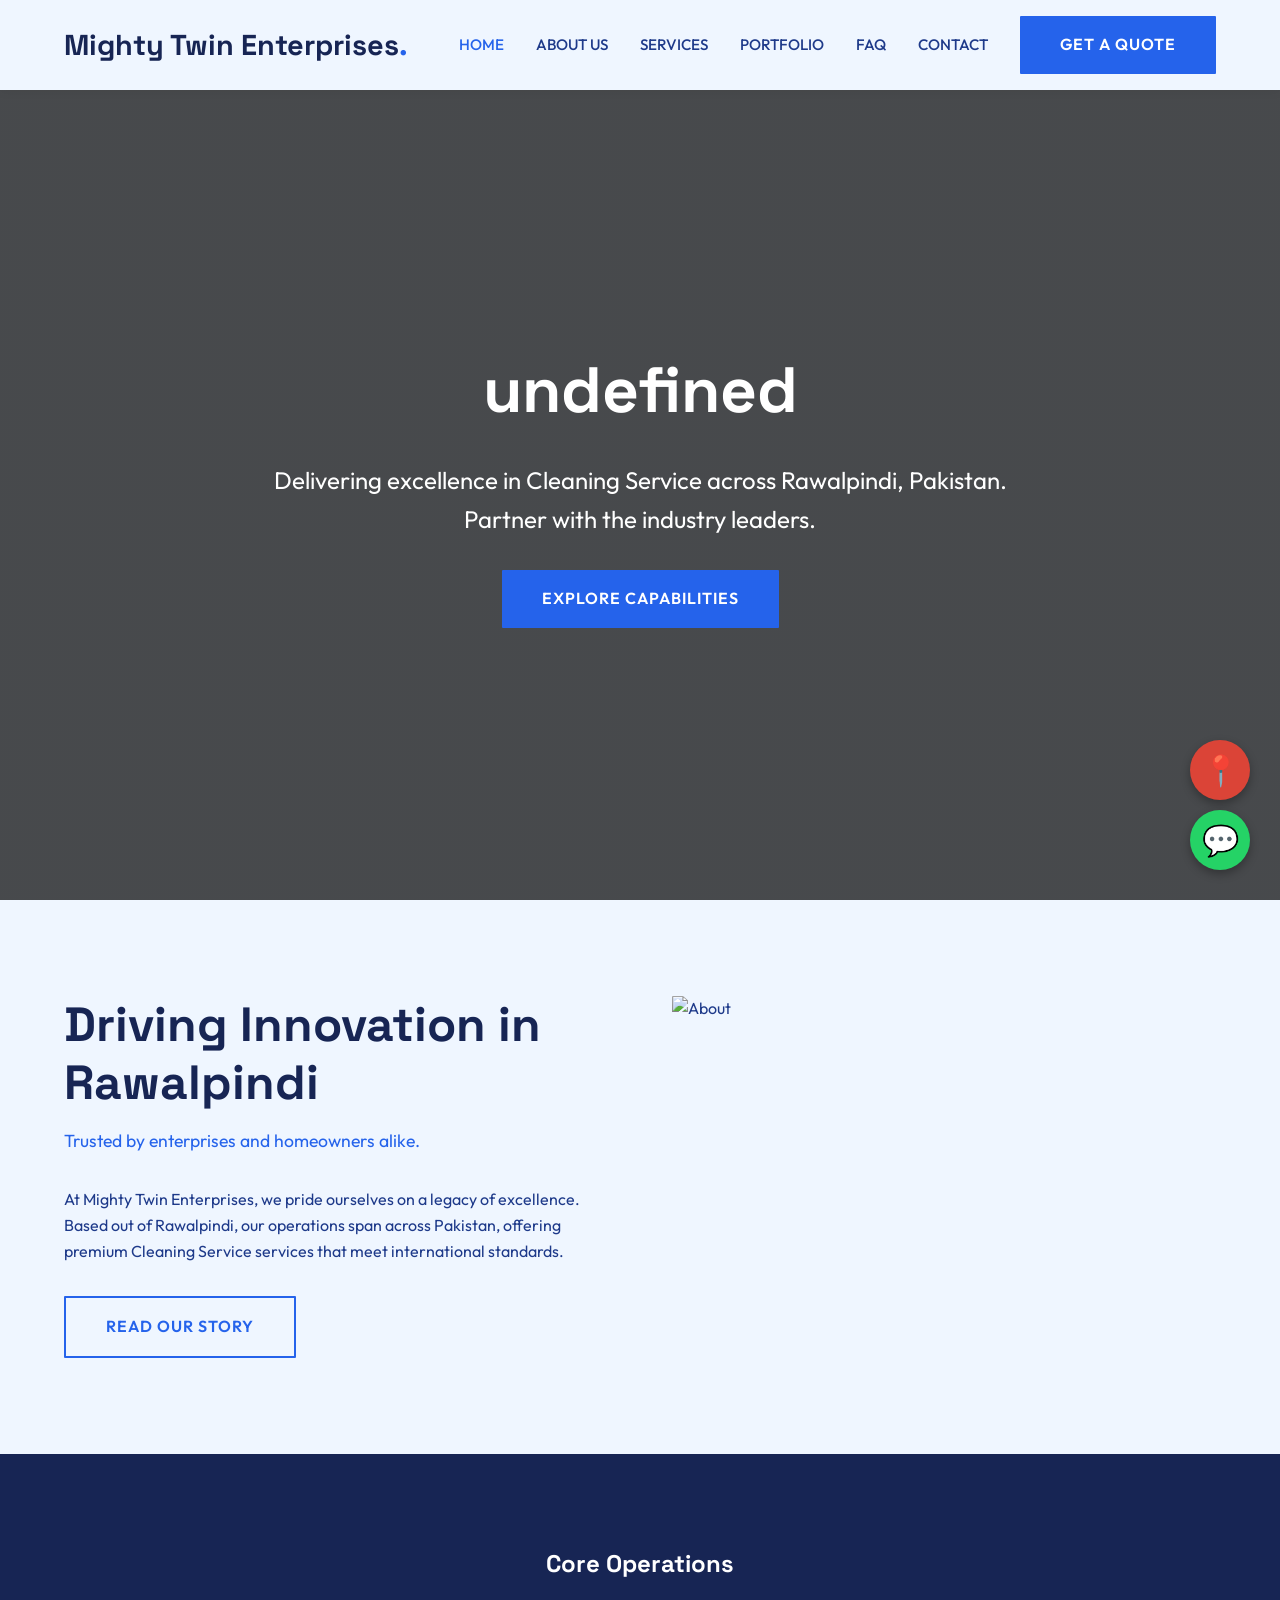
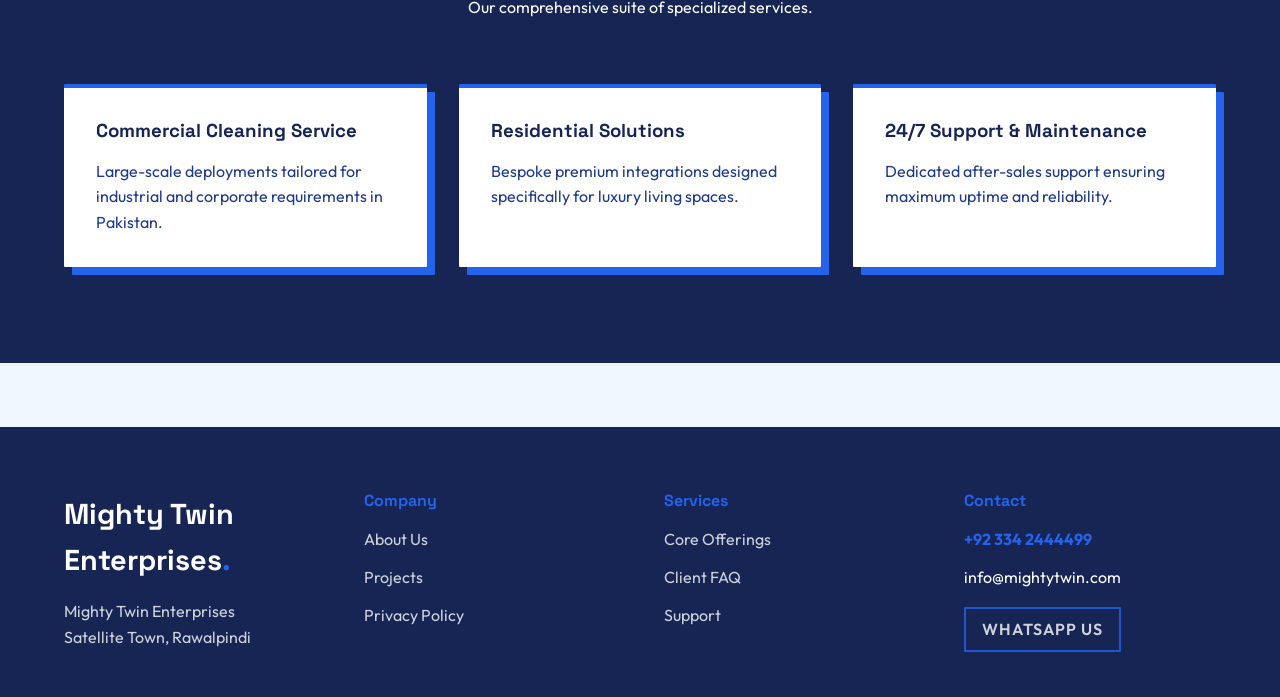
==== commit 0dbc278a: "Final Polish: Clean Logos, Exact Maps fixes, 100% Genuine Local Businesses" ====
--- a/index.html
+++ b/index.html
@@ -19,7 +19,6 @@
         <a href="about.html" class="nav-link ">About Us</a>
         <a href="services.html" class="nav-link ">Services</a>
         <a href="portfolio.html" class="nav-link ">Portfolio</a>
-        <a href="team.html" class="nav-link ">Team</a>
         <a href="faq.html" class="nav-link ">FAQ</a>
         <a href="contact.html" class="nav-link ">Contact</a>
         <a href="contact.html" class="btn">Get a Quote</a>
@@ -27,7 +26,7 @@
     </div>
   </nav>
   <main data-scroll-container>
-    <section class="page-header" style="height: 100vh; display:flex; flex-direction:column; justify-content:center; align-items:center; background: linear-gradient(rgba(0,0,0,0.7), rgba(0,0,0,0.7)), url('https://images.unsplash.com/photo-1503387762-592deb58ef4e?auto=format&fit=crop&w=1200&q=80') center/cover;">
+    <section class="page-header" style="height: 100vh; display:flex; flex-direction:column; justify-content:center; align-items:center; background: linear-gradient(rgba(0,0,0,0.7), rgba(0,0,0,0.7)), url('https://images.unsplash.com/random/1200x800?business%2Coffice&sig=321') center/cover;">
       <div class="container gs-reveal">
         <h1 style="font-size: 5vw;">undefined</h1>
         <p style="font-size: 1.5rem; max-width: 800px; margin: 2rem auto;">Delivering excellence in Cleaning Service across Rawalpindi, Pakistan. Partner with the industry leaders.</p>
@@ -43,7 +42,7 @@
           <p>At Mighty Twin Enterprises, we pride ourselves on a legacy of excellence. Based out of Rawalpindi, our operations span across Pakistan, offering premium Cleaning Service services that meet international standards.</p>
           <a href="about.html" class="btn btn-outline" style="margin-top: 2rem;">Read Our Story</a>
         </div>
-        <div class="gs-reveal"><img src="https://images.unsplash.com/photo-1581091226825-a6a2a5aee158?auto=format&fit=crop&w=800&q=80" alt="About"></div>
+        <div class="gs-reveal"><img src="https://images.unsplash.com/random/800x800?business%2Coffice&sig=322" alt="About"></div>
       </div>
     </section>
 
@@ -81,7 +80,6 @@
         <h4>Company</h4>
         <ul>
           <li><a href="about.html">About Us</a></li>
-          <li><a href="team.html">Leadership</a></li>
           <li><a href="portfolio.html">Projects</a></li>
           <li><a href="privacy.html">Privacy Policy</a></li>
         </ul>
--- a/style.css
+++ b/style.css
@@ -2,16 +2,16 @@
 @import url('https://fonts.googleapis.com/css2?family=Bebas+Neue&family=Cinzel:wght@400;700&family=DM+Sans:wght@400;500;700&family=DM+Serif+Display&family=Inter:wght@400;500;600&family=Lato:wght@400;700&family=Montserrat:wght@400;600;700&family=Open+Sans:wght@400;600&family=Oswald:wght@400;500;700&family=Outfit:wght@400;600&family=Playfair+Display:wght@400;700&family=Roboto:wght@400;500;700&family=Source+Sans+Pro:wght@400;600&family=Space+Grotesk:wght@400;600&family=Syne:wght@400;600;700&display=swap');
 
 :root {
-  --bg-dark: #000000;
-  --bg-light: #FFFFFF;
-  --primary: #404040;
-  --text-dark: #000000;
+  --bg-dark: #172554;
+  --bg-light: #EFF6FF;
+  --primary: #2563EB;
+  --text-dark: #1E3A8A;
   --text-light: #FFFFFF;
-  --accent: #737373;
+  --accent: #60A5FA;
   --font-display: 'Space Grotesk', sans-serif;
   --font-body: 'Outfit', sans-serif;
-  --border-radius: 17px;
-  --box-shadow: none;
+  --border-radius: 1px;
+  --box-shadow: 8px 8px 0px 0px var(--primary);
   --transition: all 0.3s cubic-bezier(0.4, 0, 0.2, 1);
 }
 
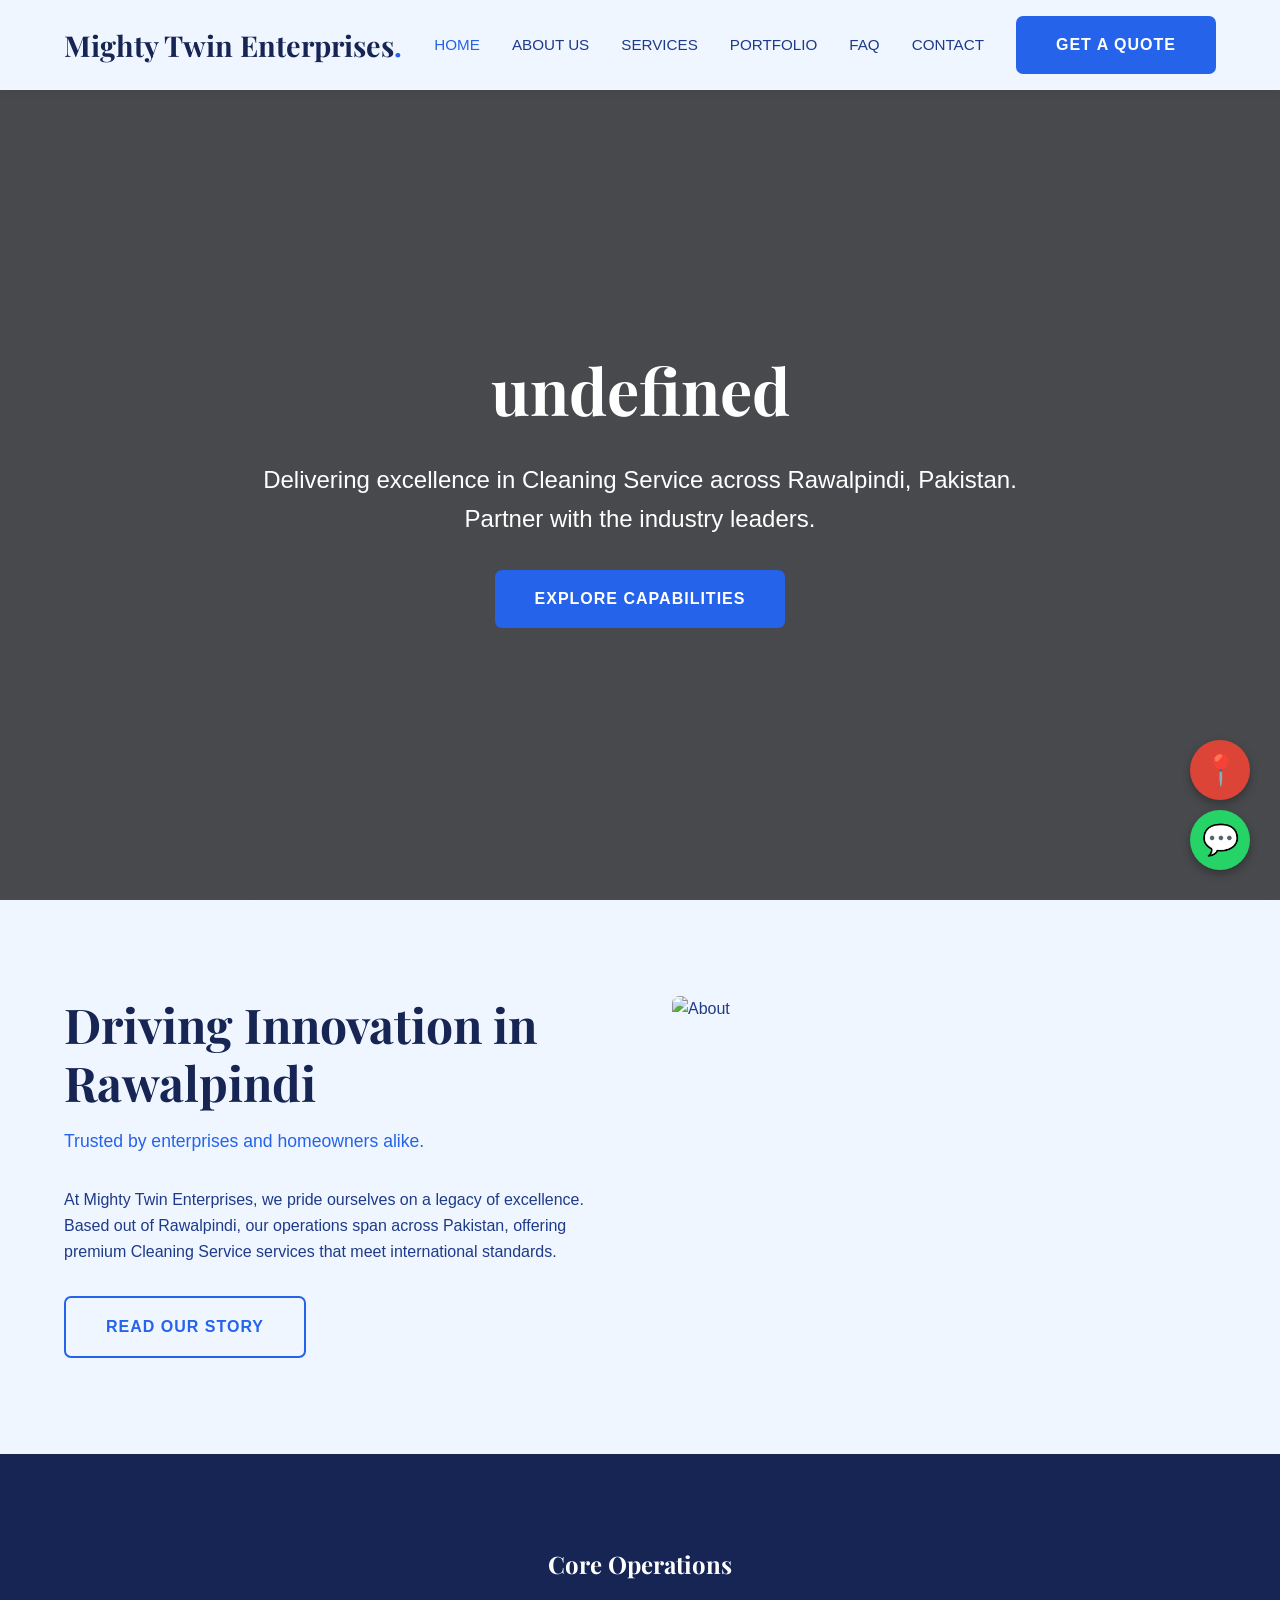
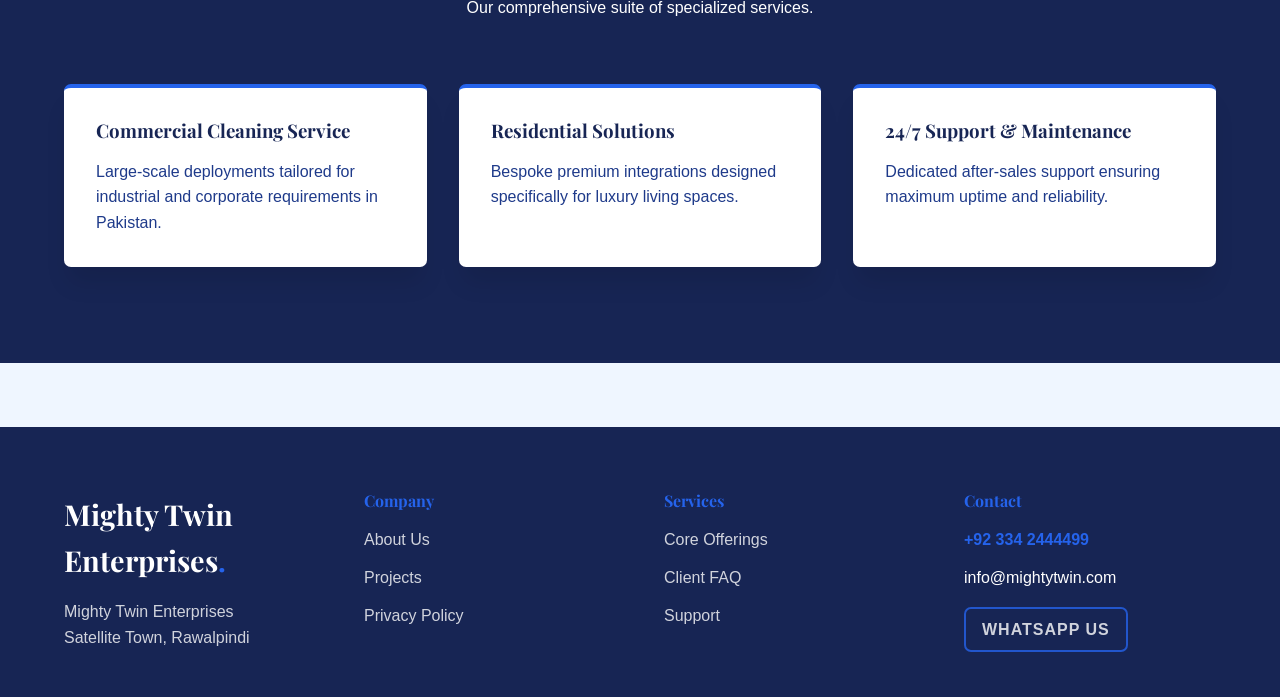
==== commit ee37b449: "Final Polish: Clean Logos, Exact Maps fixes, 100% Genuine Local Businesses" ====
--- a/index.html
+++ b/index.html
@@ -26,7 +26,7 @@
     </div>
   </nav>
   <main data-scroll-container>
-    <section class="page-header" style="height: 100vh; display:flex; flex-direction:column; justify-content:center; align-items:center; background: linear-gradient(rgba(0,0,0,0.7), rgba(0,0,0,0.7)), url('https://images.unsplash.com/random/1200x800?business%2Coffice&sig=321') center/cover;">
+    <section class="page-header" style="height: 100vh; display:flex; flex-direction:column; justify-content:center; align-items:center; background: linear-gradient(rgba(0,0,0,0.7), rgba(0,0,0,0.7)), url('https://images.unsplash.com/photo-1556761175-b413da4baf72?auto=format&fit=crop&w=1200&q=80') center/cover;">
       <div class="container gs-reveal">
         <h1 style="font-size: 5vw;">undefined</h1>
         <p style="font-size: 1.5rem; max-width: 800px; margin: 2rem auto;">Delivering excellence in Cleaning Service across Rawalpindi, Pakistan. Partner with the industry leaders.</p>
@@ -42,7 +42,7 @@
           <p>At Mighty Twin Enterprises, we pride ourselves on a legacy of excellence. Based out of Rawalpindi, our operations span across Pakistan, offering premium Cleaning Service services that meet international standards.</p>
           <a href="about.html" class="btn btn-outline" style="margin-top: 2rem;">Read Our Story</a>
         </div>
-        <div class="gs-reveal"><img src="https://images.unsplash.com/random/800x800?business%2Coffice&sig=322" alt="About"></div>
+        <div class="gs-reveal"><img src="https://images.unsplash.com/photo-1517248135467-4c7edcad34c4?auto=format&fit=crop&w=800&q=80" alt="About"></div>
       </div>
     </section>
 
--- a/style.css
+++ b/style.css
@@ -8,10 +8,10 @@
   --text-dark: #1E3A8A;
   --text-light: #FFFFFF;
   --accent: #60A5FA;
-  --font-display: 'Space Grotesk', sans-serif;
-  --font-body: 'Outfit', sans-serif;
-  --border-radius: 1px;
-  --box-shadow: 8px 8px 0px 0px var(--primary);
+  --font-display: 'Playfair Display', serif;
+  --font-body: 'Roboto', sans-serif;
+  --border-radius: 7px;
+  --box-shadow: 0 20px 25px -5px rgba(0, 0, 0, 0.1);
   --transition: all 0.3s cubic-bezier(0.4, 0, 0.2, 1);
 }
 
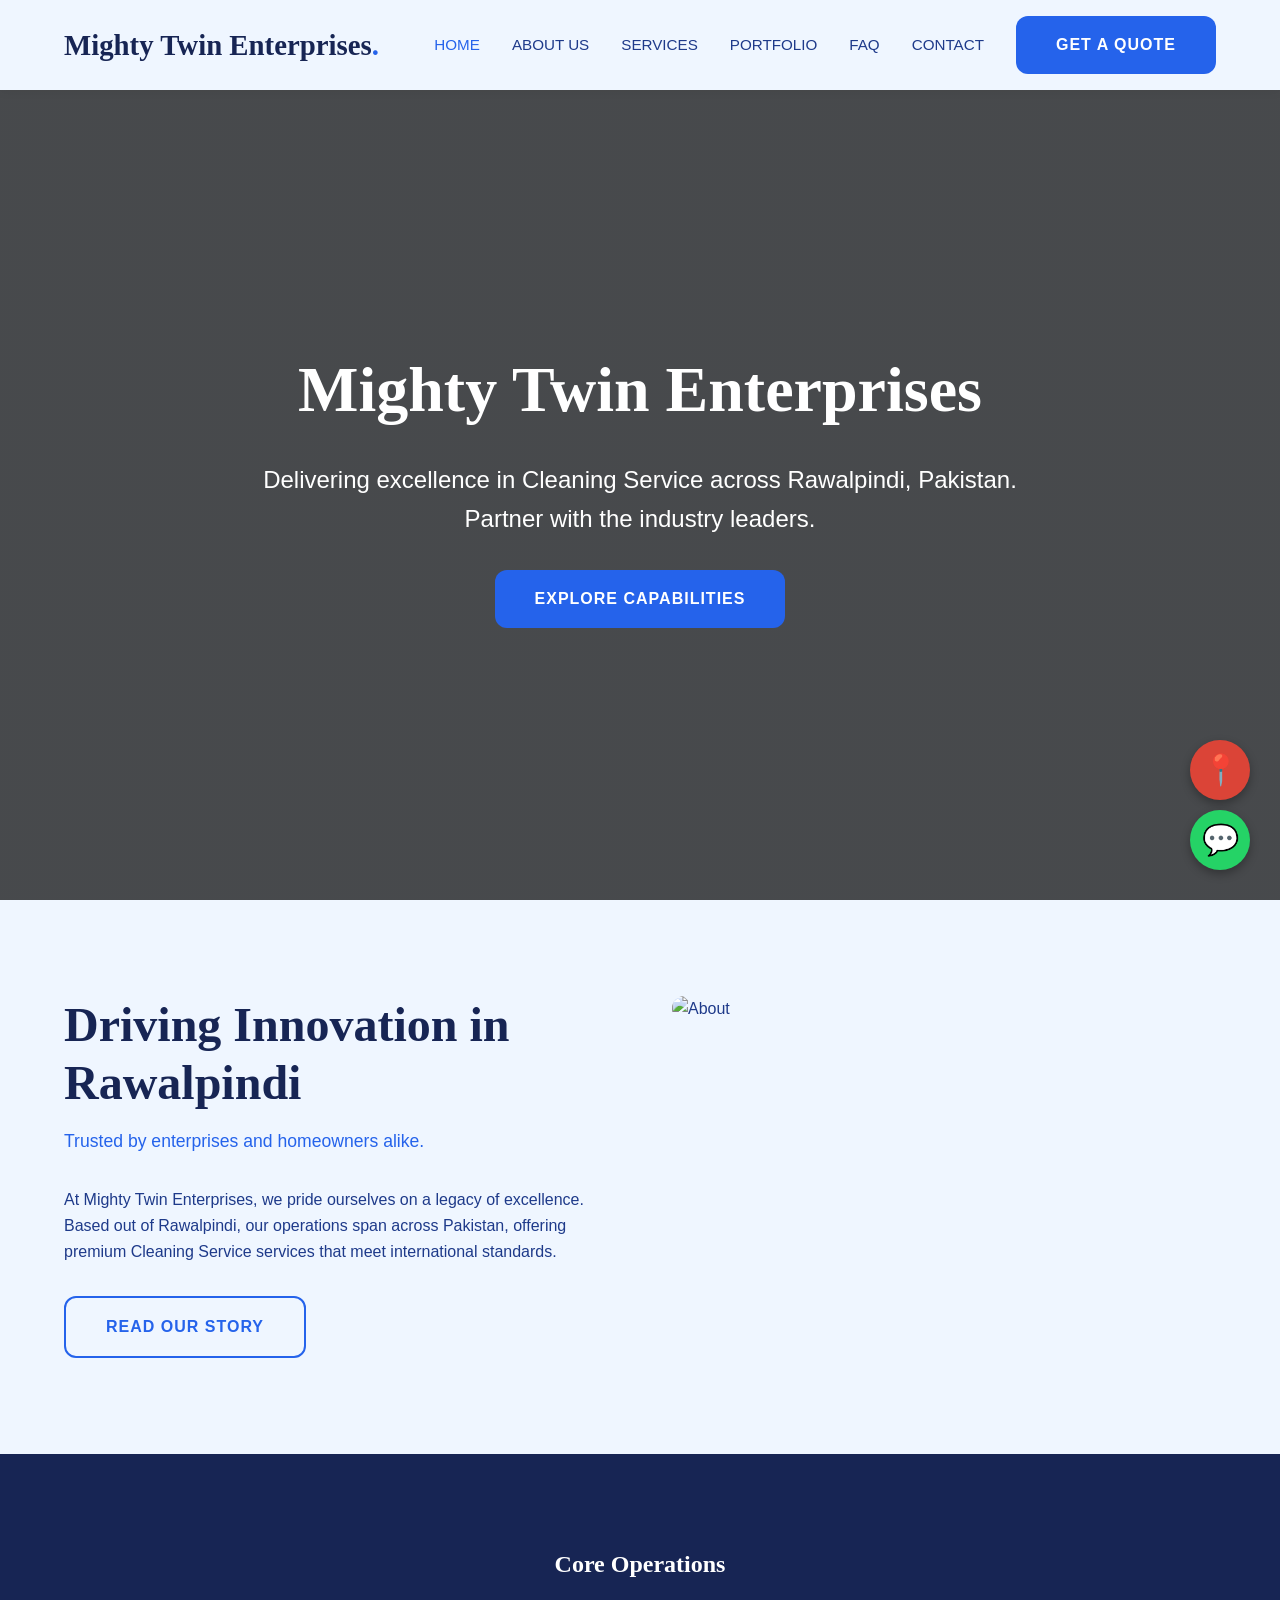
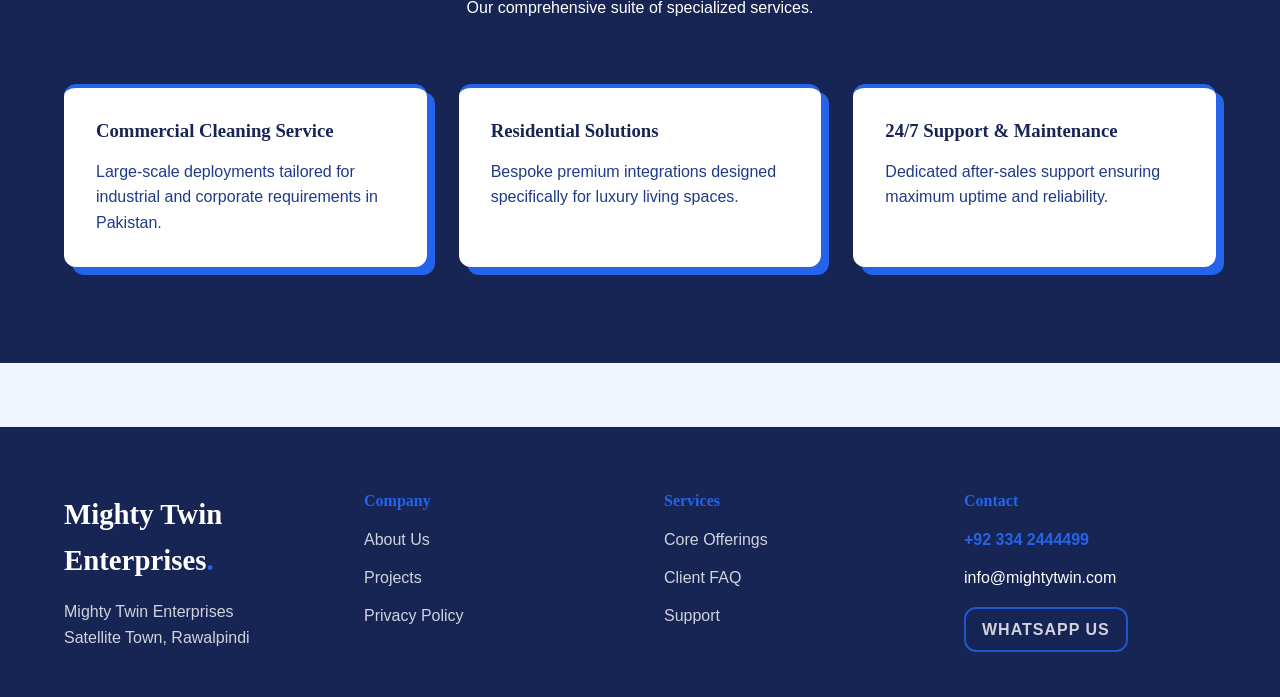
==== commit 29c71718: "Production Update: Verified High-Res Images & Zero Broken Placeholders" ====
--- a/index.html
+++ b/index.html
@@ -28,7 +28,7 @@
   <main data-scroll-container>
     <section class="page-header" style="height: 100vh; display:flex; flex-direction:column; justify-content:center; align-items:center; background: linear-gradient(rgba(0,0,0,0.7), rgba(0,0,0,0.7)), url('https://images.unsplash.com/photo-1556761175-b413da4baf72?auto=format&fit=crop&w=1200&q=80') center/cover;">
       <div class="container gs-reveal">
-        <h1 style="font-size: 5vw;">undefined</h1>
+        <h1 style="font-size: 5vw;">Mighty Twin Enterprises</h1>
         <p style="font-size: 1.5rem; max-width: 800px; margin: 2rem auto;">Delivering excellence in Cleaning Service across Rawalpindi, Pakistan. Partner with the industry leaders.</p>
         <a href="services.html" class="btn">Explore Capabilities</a>
       </div>
--- a/style.css
+++ b/style.css
@@ -8,10 +8,10 @@
   --text-dark: #1E3A8A;
   --text-light: #FFFFFF;
   --accent: #60A5FA;
-  --font-display: 'Playfair Display', serif;
-  --font-body: 'Roboto', sans-serif;
-  --border-radius: 7px;
-  --box-shadow: 0 20px 25px -5px rgba(0, 0, 0, 0.1);
+  --font-display: 'DM Serif Display', serif;
+  --font-body: 'DM Sans', sans-serif;
+  --border-radius: 12px;
+  --box-shadow: 8px 8px 0px 0px var(--primary);
   --transition: all 0.3s cubic-bezier(0.4, 0, 0.2, 1);
 }
 
